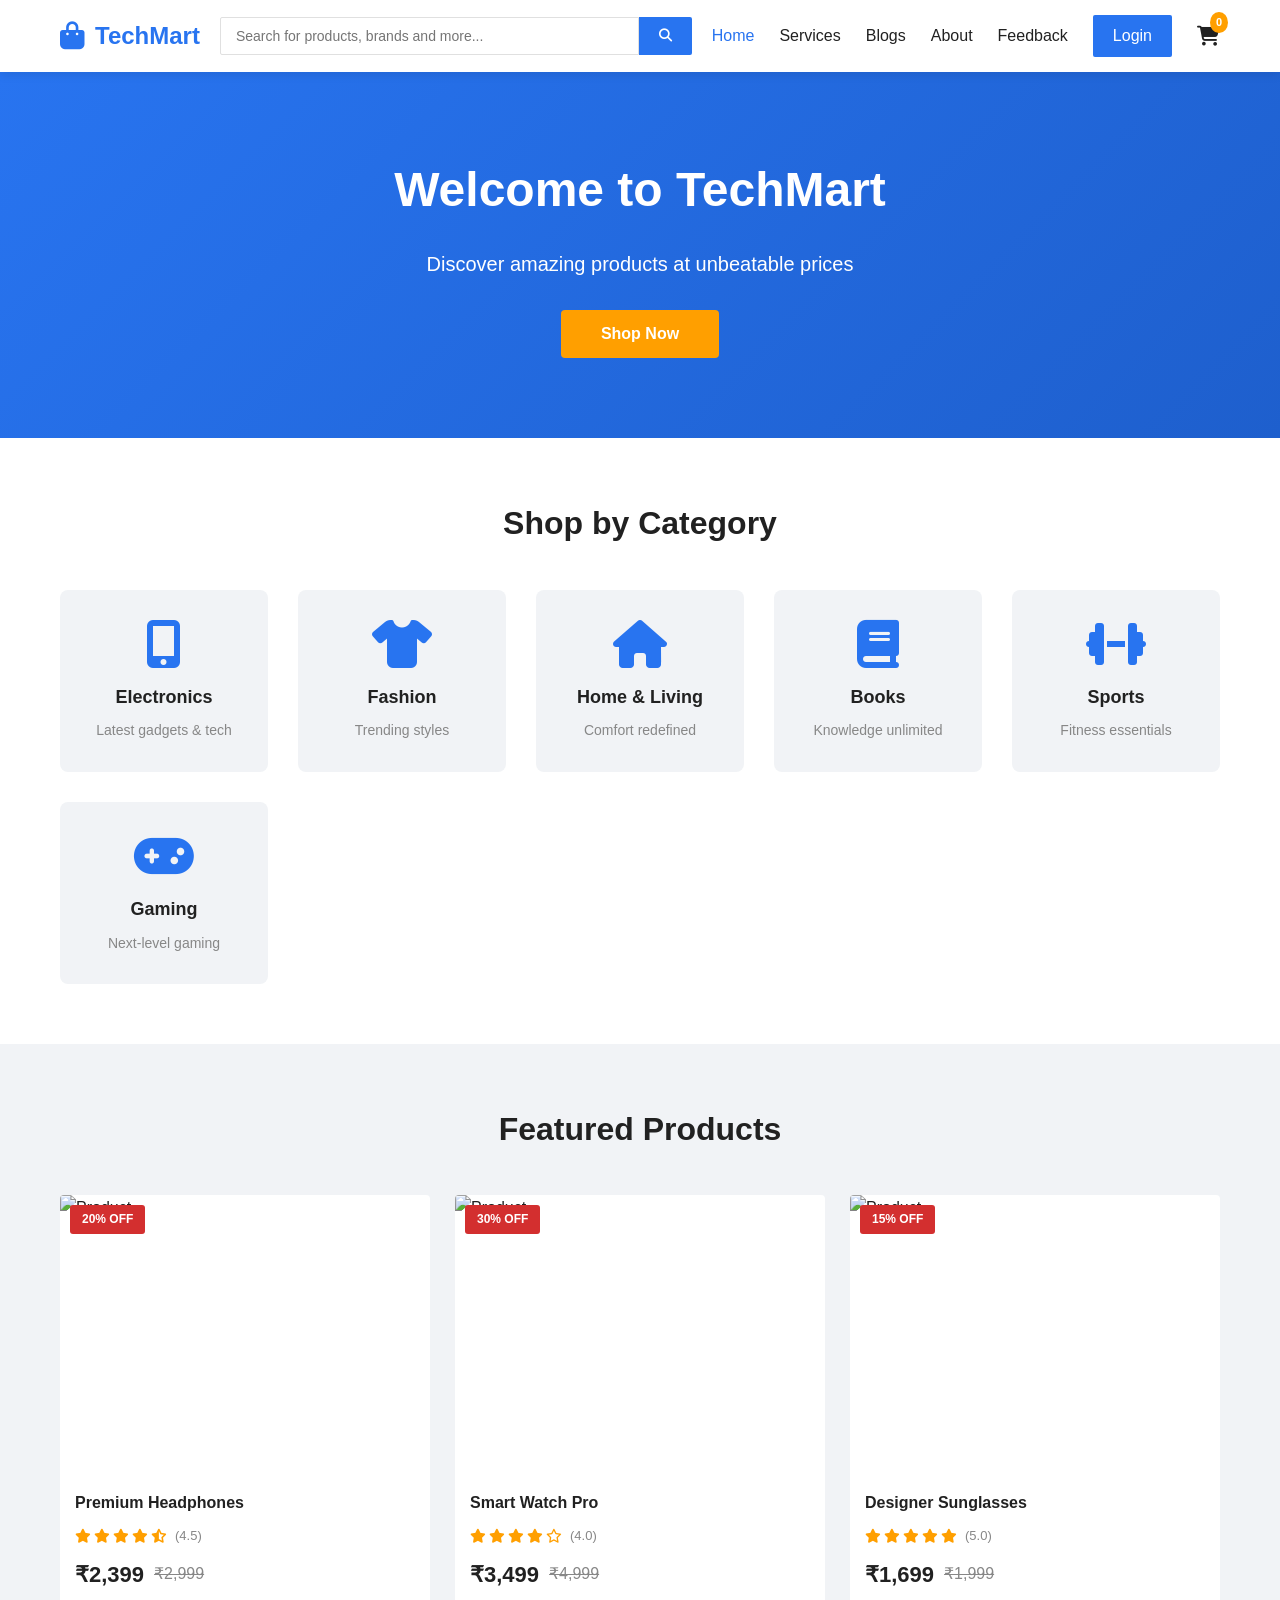
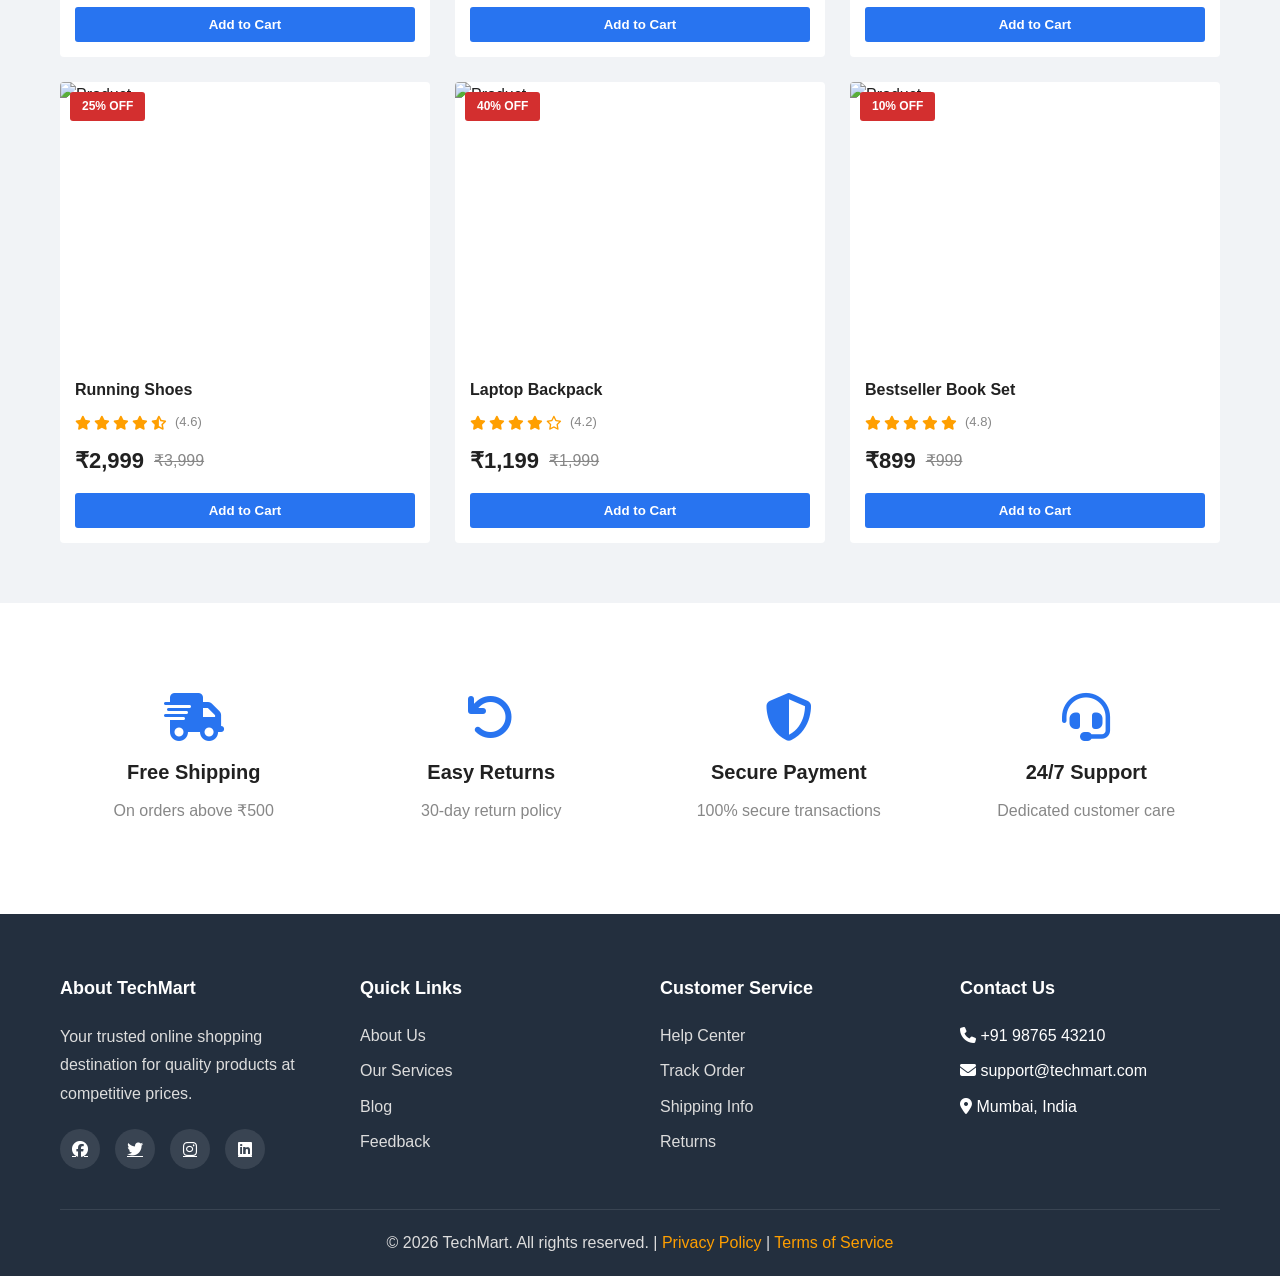
==== index.html @ 2dc1d065 "Add complete professional e-commerce website with all pages and functionality" ====
<!DOCTYPE html>
<html lang="en">
<head>
    <meta charset="UTF-8">
    <meta name="viewport" content="width=device-width, initial-scale=1.0">
    <title>TechMart - Your Ultimate Shopping Destination</title>
    <link rel="stylesheet" href="css/style.css">
    <link rel="stylesheet" href="https://cdnjs.cloudflare.com/ajax/libs/font-awesome/6.4.0/css/all.min.css">
</head>
<body>
    <!-- Navigation -->
    <nav class="navbar">
        <div class="container">
            <div class="nav-wrapper">
                <div class="logo">
                    <i class="fas fa-shopping-bag"></i>
                    <span>TechMart</span>
                </div>
                <div class="search-bar">
                    <input type="text" placeholder="Search for products, brands and more...">
                    <button><i class="fas fa-search"></i></button>
                </div>
                <div class="nav-links">
                    <a href="index.html" class="active">Home</a>
                    <a href="services.html">Services</a>
                    <a href="blogs.html">Blogs</a>
                    <a href="about.html">About</a>
                    <a href="feedback.html">Feedback</a>
                    <a href="login.html" class="login-btn" id="authBtn">Login</a>
                    <a href="#" class="cart-btn"><i class="fas fa-shopping-cart"></i><span class="cart-count">0</span></a>
                </div>
                <div class="hamburger">
                    <span></span>
                    <span></span>
                    <span></span>
                </div>
            </div>
        </div>
    </nav>

    <!-- Hero Section -->
    <section class="hero">
        <div class="container">
            <div class="hero-content">
                <h1>Welcome to TechMart</h1>
                <p>Discover amazing products at unbeatable prices</p>
                <button class="cta-btn">Shop Now</button>
            </div>
        </div>
    </section>

    <!-- Categories -->
    <section class="categories">
        <div class="container">
            <h2 class="section-title">Shop by Category</h2>
            <div class="category-grid">
                <div class="category-card">
                    <i class="fas fa-mobile-alt"></i>
                    <h3>Electronics</h3>
                    <p>Latest gadgets & tech</p>
                </div>
                <div class="category-card">
                    <i class="fas fa-tshirt"></i>
                    <h3>Fashion</h3>
                    <p>Trending styles</p>
                </div>
                <div class="category-card">
                    <i class="fas fa-home"></i>
                    <h3>Home & Living</h3>
                    <p>Comfort redefined</p>
                </div>
                <div class="category-card">
                    <i class="fas fa-book"></i>
                    <h3>Books</h3>
                    <p>Knowledge unlimited</p>
                </div>
                <div class="category-card">
                    <i class="fas fa-dumbbell"></i>
                    <h3>Sports</h3>
                    <p>Fitness essentials</p>
                </div>
                <div class="category-card">
                    <i class="fas fa-gamepad"></i>
                    <h3>Gaming</h3>
                    <p>Next-level gaming</p>
                </div>
            </div>
        </div>
    </section>

    <!-- Featured Products -->
    <section class="products">
        <div class="container">
            <h2 class="section-title">Featured Products</h2>
            <div class="product-grid">
                <div class="product-card">
                    <div class="product-image">
                        <img src="https://images.unsplash.com/photo-1505740420928-5e560c06d30e?w=400&h=400&fit=crop" alt="Product">
                        <span class="discount-badge">20% OFF</span>
                    </div>
                    <div class="product-info">
                        <h3>Premium Headphones</h3>
                        <div class="rating">
                            <i class="fas fa-star"></i>
                            <i class="fas fa-star"></i>
                            <i class="fas fa-star"></i>
                            <i class="fas fa-star"></i>
                            <i class="fas fa-star-half-alt"></i>
                            <span>(4.5)</span>
                        </div>
                        <div class="price">
                            <span class="current-price">₹2,399</span>
                            <span class="original-price">₹2,999</span>
                        </div>
                        <button class="add-to-cart">Add to Cart</button>
                    </div>
                </div>

                <div class="product-card">
                    <div class="product-image">
                        <img src="https://images.unsplash.com/photo-1523275335684-37898b6baf30?w=400&h=400&fit=crop" alt="Product">
                        <span class="discount-badge">30% OFF</span>
                    </div>
                    <div class="product-info">
                        <h3>Smart Watch Pro</h3>
                        <div class="rating">
                            <i class="fas fa-star"></i>
                            <i class="fas fa-star"></i>
                            <i class="fas fa-star"></i>
                            <i class="fas fa-star"></i>
                            <i class="far fa-star"></i>
                            <span>(4.0)</span>
                        </div>
                        <div class="price">
                            <span class="current-price">₹3,499</span>
                            <span class="original-price">₹4,999</span>
                        </div>
                        <button class="add-to-cart">Add to Cart</button>
                    </div>
                </div>

                <div class="product-card">
                    <div class="product-image">
                        <img src="https://images.unsplash.com/photo-1572635196237-14b3f281503f?w=400&h=400&fit=crop" alt="Product">
                        <span class="discount-badge">15% OFF</span>
                    </div>
                    <div class="product-info">
                        <h3>Designer Sunglasses</h3>
                        <div class="rating">
                            <i class="fas fa-star"></i>
                            <i class="fas fa-star"></i>
                            <i class="fas fa-star"></i>
                            <i class="fas fa-star"></i>
                            <i class="fas fa-star"></i>
                            <span>(5.0)</span>
                        </div>
                        <div class="price">
                            <span class="current-price">₹1,699</span>
                            <span class="original-price">₹1,999</span>
                        </div>
                        <button class="add-to-cart">Add to Cart</button>
                    </div>
                </div>

                <div class="product-card">
                    <div class="product-image">
                        <img src="https://images.unsplash.com/photo-1491553895911-0055eca6402d?w=400&h=400&fit=crop" alt="Product">
                        <span class="discount-badge">25% OFF</span>
                    </div>
                    <div class="product-info">
                        <h3>Running Shoes</h3>
                        <div class="rating">
                            <i class="fas fa-star"></i>
                            <i class="fas fa-star"></i>
                            <i class="fas fa-star"></i>
                            <i class="fas fa-star"></i>
                            <i class="fas fa-star-half-alt"></i>
                            <span>(4.6)</span>
                        </div>
                        <div class="price">
                            <span class="current-price">₹2,999</span>
                            <span class="original-price">₹3,999</span>
                        </div>
                        <button class="add-to-cart">Add to Cart</button>
                    </div>
                </div>

                <div class="product-card">
                    <div class="product-image">
                        <img src="https://images.unsplash.com/photo-1585386959984-a4155224a1ad?w=400&h=400&fit=crop" alt="Product">
                        <span class="discount-badge">40% OFF</span>
                    </div>
                    <div class="product-info">
                        <h3>Laptop Backpack</h3>
                        <div class="rating">
                            <i class="fas fa-star"></i>
                            <i class="fas fa-star"></i>
                            <i class="fas fa-star"></i>
                            <i class="fas fa-star"></i>
                            <i class="far fa-star"></i>
                            <span>(4.2)</span>
                        </div>
                        <div class="price">
                            <span class="current-price">₹1,199</span>
                            <span class="original-price">₹1,999</span>
                        </div>
                        <button class="add-to-cart">Add to Cart</button>
                    </div>
                </div>

                <div class="product-card">
                    <div class="product-image">
                        <img src="https://images.unsplash.com/photo-1434494878577-86c23bcb06b9?w=400&h=400&fit=crop" alt="Product">
                        <span class="discount-badge">10% OFF</span>
                    </div>
                    <div class="product-info">
                        <h3>Bestseller Book Set</h3>
                        <div class="rating">
                            <i class="fas fa-star"></i>
                            <i class="fas fa-star"></i>
                            <i class="fas fa-star"></i>
                            <i class="fas fa-star"></i>
                            <i class="fas fa-star"></i>
                            <span>(4.8)</span>
                        </div>
                        <div class="price">
                            <span class="current-price">₹899</span>
                            <span class="original-price">₹999</span>
                        </div>
                        <button class="add-to-cart">Add to Cart</button>
                    </div>
                </div>
            </div>
        </div>
    </section>

    <!-- Features -->
    <section class="features">
        <div class="container">
            <div class="features-grid">
                <div class="feature-card">
                    <i class="fas fa-shipping-fast"></i>
                    <h3>Free Shipping</h3>
                    <p>On orders above ₹500</p>
                </div>
                <div class="feature-card">
                    <i class="fas fa-undo"></i>
                    <h3>Easy Returns</h3>
                    <p>30-day return policy</p>
                </div>
                <div class="feature-card">
                    <i class="fas fa-shield-alt"></i>
                    <h3>Secure Payment</h3>
                    <p>100% secure transactions</p>
                </div>
                <div class="feature-card">
                    <i class="fas fa-headset"></i>
                    <h3>24/7 Support</h3>
                    <p>Dedicated customer care</p>
                </div>
            </div>
        </div>
    </section>

    <!-- Footer -->
    <footer class="footer">
        <div class="container">
            <div class="footer-content">
                <div class="footer-section">
                    <h3>About TechMart</h3>
                    <p>Your trusted online shopping destination for quality products at competitive prices.</p>
                    <div class="social-links">
                        <a href="#"><i class="fab fa-facebook"></i></a>
                        <a href="#"><i class="fab fa-twitter"></i></a>
                        <a href="#"><i class="fab fa-instagram"></i></a>
                        <a href="#"><i class="fab fa-linkedin"></i></a>
                    </div>
                </div>
                <div class="footer-section">
                    <h3>Quick Links</h3>
                    <ul>
                        <li><a href="about.html">About Us</a></li>
                        <li><a href="services.html">Our Services</a></li>
                        <li><a href="blogs.html">Blog</a></li>
                        <li><a href="feedback.html">Feedback</a></li>
                    </ul>
                </div>
                <div class="footer-section">
                    <h3>Customer Service</h3>
                    <ul>
                        <li><a href="#">Help Center</a></li>
                        <li><a href="#">Track Order</a></li>
                        <li><a href="#">Shipping Info</a></li>
                        <li><a href="#">Returns</a></li>
                    </ul>
                </div>
                <div class="footer-section">
                    <h3>Contact Us</h3>
                    <ul>
                        <li><i class="fas fa-phone"></i> +91 98765 43210</li>
                        <li><i class="fas fa-envelope"></i> support@techmart.com</li>
                        <li><i class="fas fa-map-marker-alt"></i> Mumbai, India</li>
                    </ul>
                </div>
            </div>
            <div class="footer-bottom">
                <p>&copy; 2026 TechMart. All rights reserved. | <a href="#">Privacy Policy</a> | <a href="#">Terms of Service</a></p>
            </div>
        </div>
    </footer>

    <script src="js/main.js"></script>
</body>
</html>
---- css/style.css ----
/* Root Variables */
:root {
    --primary-color: #2874f0;
    --secondary-color: #ff9f00;
    --text-dark: #212121;
    --text-light: #878787;
    --bg-light: #f1f3f6;
    --white: #ffffff;
    --success: #388e3c;
    --danger: #d32f2f;
    --shadow: 0 2px 10px rgba(0,0,0,0.1);
    --shadow-lg: 0 4px 20px rgba(0,0,0,0.15);
}

/* Global Styles */
* {
    margin: 0;
    padding: 0;
    box-sizing: border-box;
}

body {
    font-family: 'Segoe UI', Tahoma, Geneva, Verdana, sans-serif;
    color: var(--text-dark);
    line-height: 1.6;
    overflow-x: hidden;
}

.container {
    max-width: 1200px;
    margin: 0 auto;
    padding: 0 20px;
}

/* Navigation */
.navbar {
    background: var(--white);
    box-shadow: var(--shadow);
    position: sticky;
    top: 0;
    z-index: 1000;
}

.nav-wrapper {
    display: flex;
    align-items: center;
    justify-content: space-between;
    padding: 15px 0;
    gap: 20px;
}

.logo {
    display: flex;
    align-items: center;
    gap: 10px;
    font-size: 24px;
    font-weight: bold;
    color: var(--primary-color);
    cursor: pointer;
    text-decoration: none;
}

.logo i {
    font-size: 28px;
}

.search-bar {
    flex: 1;
    max-width: 500px;
    display: flex;
}

.search-bar input {
    flex: 1;
    padding: 10px 15px;
    border: 1px solid #e0e0e0;
    border-radius: 2px 0 0 2px;
    font-size: 14px;
    outline: none;
}

.search-bar button {
    padding: 10px 20px;
    background: var(--primary-color);
    color: var(--white);
    border: none;
    border-radius: 0 2px 2px 0;
    cursor: pointer;
    transition: 0.3s;
}

.search-bar button:hover {
    background: #1e5fcd;
}

.nav-links {
    display: flex;
    align-items: center;
    gap: 25px;
}

.nav-links a {
    text-decoration: none;
    color: var(--text-dark);
    font-weight: 500;
    transition: 0.3s;
    position: relative;
}

.nav-links a:hover,
.nav-links a.active {
    color: var(--primary-color);
}

.login-btn {
    background: var(--primary-color);
    color: var(--white) !important;
    padding: 8px 20px;
    border-radius: 2px;
}

.login-btn:hover {
    background: #1e5fcd;
}

.cart-btn {
    position: relative;
    font-size: 20px;
}

.cart-count {
    position: absolute;
    top: -8px;
    right: -8px;
    background: var(--secondary-color);
    color: var(--white);
    font-size: 11px;
    padding: 2px 6px;
    border-radius: 50%;
    font-weight: bold;
}

.hamburger {
    display: none;
    flex-direction: column;
    gap: 4px;
    cursor: pointer;
}

.hamburger span {
    width: 25px;
    height: 3px;
    background: var(--text-dark);
    border-radius: 2px;
    transition: 0.3s;
}

/* Hero Section */
.hero {
    background: linear-gradient(135deg, var(--primary-color) 0%, #1e5fcd 100%);
    color: var(--white);
    padding: 80px 0;
    text-align: center;
}

.hero-content h1 {
    font-size: 48px;
    margin-bottom: 20px;
    animation: fadeInUp 0.8s;
}

.hero-content p {
    font-size: 20px;
    margin-bottom: 30px;
    animation: fadeInUp 1s;
}

.cta-btn {
    background: var(--secondary-color);
    color: var(--white);
    padding: 15px 40px;
    border: none;
    border-radius: 4px;
    font-size: 16px;
    font-weight: bold;
    cursor: pointer;
    transition: 0.3s;
    text-decoration: none;
    display: inline-block;
    animation: fadeInUp 1.2s;
}

.cta-btn:hover {
    background: #e68f00;
    transform: translateY(-2px);
}

/* Sections */
.section-title {
    text-align: center;
    font-size: 32px;
    margin-bottom: 40px;
    color: var(--text-dark);
}

/* Categories */
.categories {
    padding: 60px 0;
    background: var(--white);
}

.category-grid {
    display: grid;
    grid-template-columns: repeat(auto-fit, minmax(180px, 1fr));
    gap: 30px;
}

.category-card {
    background: var(--bg-light);
    padding: 30px;
    text-align: center;
    border-radius: 8px;
    cursor: pointer;
    transition: 0.3s;
}

.category-card:hover {
    background: var(--white);
    box-shadow: var(--shadow-lg);
    transform: translateY(-5px);
}

.category-card i {
    font-size: 48px;
    color: var(--primary-color);
    margin-bottom: 15px;
}

.category-card h3 {
    font-size: 18px;
    margin-bottom: 8px;
}

.category-card p {
    color: var(--text-light);
    font-size: 14px;
}

/* Products */
.products {
    padding: 60px 0;
    background: var(--bg-light);
}

.product-grid {
    display: grid;
    grid-template-columns: repeat(auto-fill, minmax(280px, 1fr));
    gap: 25px;
}

.product-card {
    background: var(--white);
    border-radius: 4px;
    overflow: hidden;
    transition: 0.3s;
    cursor: pointer;
}

.product-card:hover {
    box-shadow: var(--shadow-lg);
    transform: translateY(-5px);
}

.product-image {
    position: relative;
    overflow: hidden;
    height: 280px;
}

.product-image img {
    width: 100%;
    height: 100%;
    object-fit: cover;
    transition: 0.3s;
}

.product-card:hover .product-image img {
    transform: scale(1.1);
}

.discount-badge {
    position: absolute;
    top: 10px;
    left: 10px;
    background: var(--danger);
    color: var(--white);
    padding: 5px 12px;
    border-radius: 3px;
    font-size: 12px;
    font-weight: bold;
}

.product-info {
    padding: 15px;
}

.product-info h3 {
    font-size: 16px;
    margin-bottom: 10px;
    color: var(--text-dark);
}

.rating {
    display: flex;
    align-items: center;
    gap: 3px;
    margin-bottom: 10px;
}

.rating i {
    color: var(--secondary-color);
    font-size: 14px;
}

.rating span {
    color: var(--text-light);
    font-size: 13px;
    margin-left: 5px;
}

.price {
    display: flex;
    align-items: center;
    gap: 10px;
    margin-bottom: 15px;
}

.current-price {
    font-size: 22px;
    font-weight: bold;
    color: var(--text-dark);
}

.original-price {
    font-size: 16px;
    color: var(--text-light);
    text-decoration: line-through;
}

.add-to-cart {
    width: 100%;
    padding: 10px;
    background: var(--primary-color);
    color: var(--white);
    border: none;
    border-radius: 3px;
    font-weight: bold;
    cursor: pointer;
    transition: 0.3s;
}

.add-to-cart:hover {
    background: #1e5fcd;
}

/* Features */
.features {
    padding: 60px 0;
    background: var(--white);
}

.features-grid {
    display: grid;
    grid-template-columns: repeat(auto-fit, minmax(250px, 1fr));
    gap: 30px;
}

.feature-card {
    text-align: center;
    padding: 30px;
}

.feature-card i {
    font-size: 48px;
    color: var(--primary-color);
    margin-bottom: 15px;
}

.feature-card h3 {
    font-size: 20px;
    margin-bottom: 10px;
}

.feature-card p {
    color: var(--text-light);
}

/* Footer */
.footer {
    background: #232f3e;
    color: var(--white);
    padding: 60px 0 20px;
}

.footer-content {
    display: grid;
    grid-template-columns: repeat(auto-fit, minmax(250px, 1fr));
    gap: 40px;
    margin-bottom: 40px;
}

.footer-section h3 {
    margin-bottom: 20px;
    font-size: 18px;
}

.footer-section p {
    color: #ddd;
    margin-bottom: 20px;
    line-height: 1.8;
}

.footer-section ul {
    list-style: none;
}

.footer-section ul li {
    margin-bottom: 10px;
}

.footer-section ul li a {
    color: #ddd;
    text-decoration: none;
    transition: 0.3s;
}

.footer-section ul li a:hover {
    color: var(--secondary-color);
}

.social-links {
    display: flex;
    gap: 15px;
}

.social-links a {
    width: 40px;
    height: 40px;
    background: rgba(255,255,255,0.1);
    border-radius: 50%;
    display: flex;
    align-items: center;
    justify-content: center;
    color: var(--white);
    transition: 0.3s;
}

.social-links a:hover {
    background: var(--primary-color);
}

.footer-bottom {
    text-align: center;
    padding-top: 20px;
    border-top: 1px solid rgba(255,255,255,0.1);
    color: #ddd;
}

.footer-bottom a {
    color: var(--secondary-color);
    text-decoration: none;
}

/* Page Header */
.page-header {
    background: linear-gradient(135deg, var(--primary-color) 0%, #1e5fcd 100%);
    color: var(--white);
    padding: 60px 0;
    text-align: center;
}

.page-header h1 {
    font-size: 42px;
    margin-bottom: 15px;
}

.page-header p {
    font-size: 18px;
}

/* Animations */
@keyframes fadeInUp {
    from {
        opacity: 0;
        transform: translateY(30px);
    }
    to {
        opacity: 1;
        transform: translateY(0);
    }
}

/* Responsive */
@media (max-width: 768px) {
    .nav-links {
        position: fixed;
        top: 70px;
        right: -100%;
        width: 70%;
        height: calc(100vh - 70px);
        background: var(--white);
        flex-direction: column;
        padding: 30px;
        box-shadow: var(--shadow);
        transition: 0.3s;
        align-items: flex-start;
    }
    
    .nav-links.active {
        right: 0;
    }
    
    .hamburger {
        display: flex;
    }
    
    .search-bar {
        max-width: 300px;
    }
    
    .hero-content h1 {
        font-size: 32px;
    }
    
    .product-grid {
        grid-template-columns: repeat(auto-fill, minmax(200px, 1fr));
    }
}

@media (max-width: 480px) {
    .search-bar {
        display: none;
    }
    
    .logo {
        font-size: 20px;
    }
    
    .hero-content h1 {
        font-size: 28px;
    }
    
    .product-grid {
        grid-template-columns: 1fr;
    }
}

/* Auth Pages */
.auth-section {
    padding: 60px 0;
    background: var(--bg-light);
    min-height: calc(100vh - 200px);
}

.auth-container {
    display: grid;
    grid-template-columns: 1fr 1fr;
    max-width: 1000px;
    margin: 0 auto;
    background: var(--white);
    border-radius: 8px;
    box-shadow: var(--shadow-lg);
    overflow: hidden;
}

.auth-box {
    padding: 50px;
}

.auth-form {
    display: none;
}

.auth-form.active {
    display: block;
    animation: fadeIn 0.5s;
}

.auth-form h2 {
    font-size: 32px;
    margin-bottom: 10px;
    color: var(--text-dark);
}

.subtitle {
    color: var(--text-light);
    margin-bottom: 30px;
}

.form-group {
    margin-bottom: 20px;
}

.form-group label {
    display: block;
    margin-bottom: 8px;
    font-weight: 500;
    color: var(--text-dark);
}

.form-group i {
    margin-right: 5px;
    color: var(--primary-color);
}

.form-group input,
.form-group select,
.form-group textarea {
    width: 100%;
    padding: 12px;
    border: 1px solid #e0e0e0;
    border-radius: 4px;
    font-size: 14px;
    transition: 0.3s;
}

.form-group input:focus,
.form-group select:focus,
.form-group textarea:focus {
    border-color: var(--primary-color);
    outline: none;
}

.form-group small {
    display: block;
    margin-top: 5px;
    color: var(--text-light);
    font-size: 12px;
}

.form-options {
    display: flex;
    justify-content: space-between;
    align-items: center;
    margin-bottom: 25px;
}

.checkbox {
    display: flex;
    align-items: center;
    gap: 8px;
    cursor: pointer;
    font-size: 14px;
}

.checkbox input {
    width: auto;
    cursor: pointer;
}

.forgot-link {
    color: var(--primary-color);
    text-decoration: none;
    font-size: 14px;
}

.forgot-link:hover {
    text-decoration: underline;
}

.auth-btn {
    width: 100%;
    padding: 14px;
    background: var(--primary-color);
    color: var(--white);
    border: none;
    border-radius: 4px;
    font-size: 16px;
    font-weight: bold;
    cursor: pointer;
    transition: 0.3s;
}

.auth-btn:hover {
    background: #1e5fcd;
}

.divider {
    text-align: center;
    margin: 25px 0;
    position: relative;
}

.divider::before {
    content: '';
    position: absolute;
    top: 50%;
    left: 0;
    right: 0;
    height: 1px;
    background: #e0e0e0;
}

.divider span {
    background: var(--white);
    padding: 0 15px;
    position: relative;
    color: var(--text-light);
    font-size: 14px;
}

.social-auth {
    display: flex;
    flex-direction: column;
    gap: 12px;
}

.social-btn {
    width: 100%;
    padding: 12px;
    border: 1px solid #e0e0e0;
    border-radius: 4px;
    background: var(--white);
    font-weight: 500;
    cursor: pointer;
    transition: 0.3s;
    display: flex;
    align-items: center;
    justify-content: center;
    gap: 10px;
}

.social-btn:hover {
    background: var(--bg-light);
}

.google-btn {
    color: #db4437;
}

.facebook-btn {
    color: #4267B2;
}

.switch-form {
    text-align: center;
    margin-top: 25px;
    font-size: 14px;
    color: var(--text-light);
}

.switch-form a {
    color: var(--primary-color);
    text-decoration: none;
    font-weight: 600;
}

.switch-form a:hover {
    text-decoration: underline;
}

.auth-image {
    background: linear-gradient(135deg, var(--primary-color) 0%, #1e5fcd 100%);
    color: var(--white);
    padding: 50px;
    display: flex;
    align-items: center;
}

.auth-content h2 {
    font-size: 28px;
    margin-bottom: 30px;
}

.auth-content ul {
    list-style: none;
}

.auth-content ul li {
    margin-bottom: 20px;
    display: flex;
    align-items: center;
    gap: 15px;
    font-size: 16px;
}

.auth-content ul li i {
    font-size: 20px;
    color: var(--secondary-color);
}

/* Services Page */
.services-section {
    padding: 60px 0;
    background: var(--bg-light);
}

.services-grid {
    display: grid;
    grid-template-columns: repeat(auto-fit, minmax(320px, 1fr));
    gap: 30px;
}

.service-card {
    background: var(--white);
    padding: 40px;
    border-radius: 8px;
    transition: 0.3s;
    box-shadow: var(--shadow);
}

.service-card:hover {
    box-shadow: var(--shadow-lg);
    transform: translateY(-5px);
}

.service-icon {
    width: 70px;
    height: 70px;
    background: linear-gradient(135deg, var(--primary-color) 0%, #1e5fcd 100%);
    border-radius: 50%;
    display: flex;
    align-items: center;
    justify-content: center;
    margin-bottom: 20px;
}

.service-icon i {
    font-size: 32px;
    color: var(--white);
}

.service-card h3 {
    font-size: 22px;
    margin-bottom: 15px;
}

.service-card p {
    color: var(--text-light);
    margin-bottom: 20px;
    line-height: 1.8;
}

.service-features {
    list-style: none;
}

.service-features li {
    margin-bottom: 10px;
    color: var(--text-dark);
    display: flex;
    align-items: center;
    gap: 10px;
}

.service-features li i {
    color: var(--success);
    font-size: 16px;
}

.cta-section {
    padding: 80px 0;
    background: linear-gradient(135deg, var(--primary-color) 0%, #1e5fcd 100%);
    text-align: center;
    color: var(--white);
}

.cta-section h2 {
    font-size: 36px;
    margin-bottom: 15px;
}

.cta-section p {
    font-size: 18px;
    margin-bottom: 30px;
}

/* Registration Page */
.registration-section {
    padding: 60px 0;
    background: var(--bg-light);
}

.registration-container {
    max-width: 900px;
    margin: 0 auto;
    background: var(--white);
    border-radius: 8px;
    padding: 50px;
    box-shadow: var(--shadow-lg);
}

.registration-header {
    text-align: center;
    margin-bottom: 40px;
}

.registration-header h1 {
    font-size: 36px;
    margin-bottom: 15px;
    color: var(--text-dark);
}

.registration-header p {
    color: var(--text-light);
    font-size: 16px;
}

.registration-form {
    max-width: 100%;
}

.form-section {
    margin-bottom: 40px;
    padding-bottom: 30px;
    border-bottom: 2px solid var(--bg-light);
}

.form-section:last-of-type {
    border-bottom: none;
}

.form-section h3 {
    font-size: 20px;
    margin-bottom: 25px;
    color: var(--text-dark);
    display: flex;
    align-items: center;
    gap: 10px;
}

.form-section h3 i {
    color: var(--primary-color);
}

.form-row {
    display: grid;
    grid-template-columns: 1fr 1fr;
    gap: 20px;
}

.submit-btn {
    width: 100%;
    padding: 16px;
    background: var(--success);
    color: var(--white);
    border: none;
    border-radius: 4px;
    font-size: 18px;
    font-weight: bold;
    cursor: pointer;
    transition: 0.3s;
    margin-top: 20px;
}

.submit-btn:hover {
    background: #2e7d32;
}

.form-footer {
    text-align: center;
    margin-top: 20px;
    color: var(--text-light);
}

.form-footer a {
    color: var(--primary-color);
    text-decoration: none;
    font-weight: 600;
}

.checkbox-group {
    display: flex;
    flex-direction: column;
    gap: 15px;
}

/* Blogs Page */
.featured-blog {
    padding: 60px 0;
    background: var(--white);
}

.blog-featured-card {
    display: grid;
    grid-template-columns: 1fr 1fr;
    gap: 40px;
    background: var(--bg-light);
    border-radius: 8px;
    overflow: hidden;
}

.blog-featured-image {
    position: relative;
    height: 400px;
}

.blog-featured-image img {
    width: 100%;
    height: 100%;
    object-fit: cover;
}

.blog-badge {
    position: absolute;
    top: 15px;
    left: 15px;
    background: var(--primary-color);
    color: var(--white);
    padding: 6px 15px;
    border-radius: 20px;
    font-size: 12px;
    font-weight: bold;
}

.blog-badge.featured {
    background: var(--secondary-color);
}

.blog-featured-content {
    padding: 40px;
    display: flex;
    flex-direction: column;
    justify-content: center;
}

.blog-meta {
    display: flex;
    gap: 20px;
    margin-bottom: 20px;
    font-size: 13px;
    color: var(--text-light);
}

.blog-meta i {
    margin-right: 5px;
}

.blog-featured-content h2 {
    font-size: 28px;
    margin-bottom: 15px;
    color: var(--text-dark);
}

.blog-featured-content p {
    color: var(--text-light);
    margin-bottom: 25px;
    line-height: 1.8;
}

.read-more {
    color: var(--primary-color);
    text-decoration: none;
    font-weight: 600;
    display: inline-flex;
    align-items: center;
    gap: 8px;
    transition: 0.3s;
}

.read-more:hover {
    gap: 12px;
}

.blogs-section {
    padding: 60px 0;
    background: var(--bg-light);
}

.blog-filter {
    margin-bottom: 40px;
}

.blog-filter h3 {
    margin-bottom: 15px;
    font-size: 18px;
}

.filter-buttons {
    display: flex;
    gap: 15px;
    flex-wrap: wrap;
}

.filter-btn {
    padding: 10px 20px;
    background: var(--white);
    border: 1px solid #e0e0e0;
    border-radius: 20px;
    cursor: pointer;
    transition: 0.3s;
    font-weight: 500;
}

.filter-btn:hover,
.filter-btn.active {
    background: var(--primary-color);
    color: var(--white);
    border-color: var(--primary-color);
}

.blog-grid {
    display: grid;
    grid-template-columns: repeat(auto-fill, minmax(350px, 1fr));
    gap: 30px;
    margin-bottom: 40px;
}

.blog-card {
    background: var(--white);
    border-radius: 8px;
    overflow: hidden;
    transition: 0.3s;
    cursor: pointer;
}

.blog-card:hover {
    box-shadow: var(--shadow-lg);
    transform: translateY(-5px);
}

.blog-image {
    position: relative;
    height: 220px;
    overflow: hidden;
}

.blog-image img {
    width: 100%;
    height: 100%;
    object-fit: cover;
    transition: 0.3s;
}

.blog-card:hover .blog-image img {
    transform: scale(1.1);
}

.blog-content {
    padding: 25px;
}

.blog-content h3 {
    font-size: 18px;
    margin-bottom: 12px;
    color: var(--text-dark);
}

.blog-content p {
    color: var(--text-light);
    margin-bottom: 20px;
    line-height: 1.6;
}

.pagination {
    display: flex;
    justify-content: center;
    gap: 10px;
}

.page-link {
    width: 40px;
    height: 40px;
    display: flex;
    align-items: center;
    justify-content: center;
    background: var(--white);
    border: 1px solid #e0e0e0;
    border-radius: 4px;
    text-decoration: none;
    color: var(--text-dark);
    transition: 0.3s;
}

.page-link:hover,
.page-link.active {
    background: var(--primary-color);
    color: var(--white);
    border-color: var(--primary-color);
}

.newsletter-section {
    padding: 80px 0;
    background: linear-gradient(135deg, var(--primary-color) 0%, #1e5fcd 100%);
}

.newsletter-content {
    max-width: 600px;
    margin: 0 auto;
    text-align: center;
    color: var(--white);
}

.newsletter-content h2 {
    font-size: 32px;
    margin-bottom: 15px;
}

.newsletter-content p {
    font-size: 16px;
    margin-bottom: 30px;
}

.newsletter-form {
    display: flex;
    gap: 10px;
}

.newsletter-form input {
    flex: 1;
    padding: 15px;
    border: none;
    border-radius: 4px;
    font-size: 14px;
}

.newsletter-form button {
    padding: 15px 30px;
    background: var(--secondary-color);
    color: var(--white);
    border: none;
    border-radius: 4px;
    font-weight: bold;
    cursor: pointer;
    transition: 0.3s;
}

.newsletter-form button:hover {
    background: #e68f00;
}

/* About Page */
.about-section {
    padding: 60px 0;
    background: var(--white);
}

.about-content {
    display: grid;
    grid-template-columns: 1fr 1fr;
    gap: 50px;
    align-items: center;
}

.about-text h2 {
    font-size: 32px;
    margin-bottom: 20px;
    color: var(--text-dark);
}

.about-text p {
    color: var(--text-light);
    margin-bottom: 20px;
    line-height: 1.8;
}

.about-image img {
    width: 100%;
    border-radius: 8px;
    box-shadow: var(--shadow-lg);
}

.stats-section {
    padding: 60px 0;
    background: var(--bg-light);
}

.stats-grid {
    display: grid;
    grid-template-columns: repeat(auto-fit, minmax(250px, 1fr));
    gap: 30px;
}

.stat-card {
    background: var(--white);
    padding: 40px;
    text-align: center;
    border-radius: 8px;
    box-shadow: var(--shadow);
}

.stat-card i {
    font-size: 48px;
    color: var(--primary-color);
    margin-bottom: 20px;
}

.stat-card h3 {
    font-size: 36px;
    color: var(--text-dark);
    margin-bottom: 10px;
    font-weight: bold;
}

.stat-card p {
    color: var(--text-light);
    font-size: 16px;
}

.mission-section {
    padding: 60px 0;
    background: var(--white);
}

.mission-grid {
    display: grid;
    grid-template-columns: repeat(auto-fit, minmax(300px, 1fr));
    gap: 30px;
}

.mission-card {
    padding: 40px;
    text-align: center;
}

.mission-icon {
    width: 80px;
    height: 80px;
    background: linear-gradient(135deg, var(--primary-color) 0%, #1e5fcd 100%);
    border-radius: 50%;
    display: flex;
    align-items: center;
    justify-content: center;
    margin: 0 auto 25px;
}

.mission-icon i {
    font-size: 36px;
    color: var(--white);
}

.mission-card h3 {
    font-size: 24px;
    margin-bottom: 15px;
}

.mission-card p {
    color: var(--text-light);
    line-height: 1.8;
}

.team-section {
    padding: 60px 0;
    background: var(--bg-light);
}

.team-grid {
    display: grid;
    grid-template-columns: repeat(auto-fit, minmax(250px, 1fr));
    gap: 30px;
}

.team-card {
    background: var(--white);
    border-radius: 8px;
    padding: 30px;
    text-align: center;
    transition: 0.3s;
}

.team-card:hover {
    box-shadow: var(--shadow-lg);
    transform: translateY(-5px);
}

.team-image {
    width: 150px;
    height: 150px;
    border-radius: 50%;
    overflow: hidden;
    margin: 0 auto 20px;
}

.team-image img {
    width: 100%;
    height: 100%;
    object-fit: cover;
}

.team-card h3 {
    font-size: 20px;
    margin-bottom: 8px;
}

.team-card p {
    color: var(--text-light);
    margin-bottom: 15px;
}

.team-social {
    display: flex;
    justify-content: center;
    gap: 15px;
}

.team-social a {
    width: 35px;
    height: 35px;
    background: var(--bg-light);
    border-radius: 50%;
    display: flex;
    align-items: center;
    justify-content: center;
    color: var(--primary-color);
    transition: 0.3s;
}

.team-social a:hover {
    background: var(--primary-color);
    color: var(--white);
}

.why-choose-section {
    padding: 60px 0;
    background: var(--white);
}

.why-choose-grid {
    display: grid;
    grid-template-columns: repeat(auto-fit, minmax(300px, 1fr));
    gap: 30px;
}

.why-choose-card {
    display: flex;
    align-items: flex-start;
    gap: 20px;
    padding: 20px;
}

.why-choose-card i {
    font-size: 36px;
    color: var(--primary-color);
    min-width: 40px;
}

.why-choose-card h3 {
    font-size: 18px;
    margin-bottom: 8px;
}

.why-choose-card p {
    color: var(--text-light);
    font-size: 14px;
}

.timeline-section {
    padding: 60px 0;
    background: var(--bg-light);
}

.timeline {
    max-width: 800px;
    margin: 0 auto;
    position: relative;
}

.timeline::before {
    content: '';
    position: absolute;
    left: 50%;
    top: 0;
    bottom: 0;
    width: 2px;
    background: var(--primary-color);
    transform: translateX(-50%);
}

.timeline-item {
    display: grid;
    grid-template-columns: 1fr 1fr;
    gap: 40px;
    margin-bottom: 40px;
    position: relative;
}

.timeline-item:nth-child(even) .timeline-date {
    order: 2;
    text-align: left;
}

.timeline-item:nth-child(even) .timeline-content {
    order: 1;
    text-align: right;
}

.timeline-date {
    font-size: 24px;
    font-weight: bold;
    color: var(--primary-color);
    padding: 10px 0;
}

.timeline-content {
    background: var(--white);
    padding: 20px;
    border-radius: 8px;
    box-shadow: var(--shadow);
}

.timeline-content h3 {
    font-size: 20px;
    margin-bottom: 10px;
}

.timeline-content p {
    color: var(--text-light);
    line-height: 1.6;
}

/* Feedback Page */
.feedback-section {
    padding: 60px 0;
    background: var(--bg-light);
}

.feedback-container {
    display: grid;
    grid-template-columns: 2fr 1fr;
    gap: 40px;
    max-width: 1100px;
    margin: 0 auto;
}

.feedback-form-section {
    background: var(--white);
    padding: 40px;
    border-radius: 8px;
    box-shadow: var(--shadow);
}

.feedback-form-section h2 {
    font-size: 28px;
    margin-bottom: 15px;
}

.feedback-form-section p {
    color: var(--text-light);
    margin-bottom: 30px;
}

.star-rating {
    display: flex;
    gap: 10px;
    font-size: 32px;
    margin-bottom: 10px;
}

.star-rating i {
    color: #ddd;
    cursor: pointer;
    transition: 0.3s;
}

.star-rating i:hover,
.star-rating i.active {
    color: var(--secondary-color);
}

.feedback-info {
    display: flex;
    flex-direction: column;
    gap: 20px;
}

.info-card {
    background: var(--white);
    padding: 30px;
    border-radius: 8px;
    text-align: center;
    box-shadow: var(--shadow);
}

.info-card i {
    font-size: 40px;
    color: var(--primary-color);
    margin-bottom: 15px;
}

.info-card h3 {
    font-size: 18px;
    margin-bottom: 10px;
}

.info-card p {
    color: var(--text-light);
    font-size: 14px;
}

.contact-alternatives {
    background: var(--white);
    padding: 30px;
    border-radius: 8px;
    box-shadow: var(--shadow);
}

.contact-alternatives h3 {
    font-size: 18px;
    margin-bottom: 20px;
}

.contact-option {
    display: flex;
    align-items: center;
    gap: 15px;
    margin-bottom: 20px;
}

.contact-option i {
    font-size: 24px;
    color: var(--primary-color);
    min-width: 30px;
}

.contact-option h4 {
    font-size: 16px;
    margin-bottom: 3px;
}

.contact-option p {
    color: var(--text-light);
    font-size: 14px;
}

.testimonials-section {
    padding: 60px 0;
    background: var(--white);
}

.testimonials-grid {
    display: grid;
    grid-template-columns: repeat(auto-fit, minmax(320px, 1fr));
    gap: 30px;
}

.testimonial-card {
    background: var(--bg-light);
    padding: 30px;
    border-radius: 8px;
}

.testimonial-rating {
    display: flex;
    gap: 5px;
    margin-bottom: 15px;
}

.testimonial-rating i {
    color: var(--secondary-color);
    font-size: 16px;
}

.testimonial-card p {
    color: var(--text-dark);
    margin-bottom: 20px;
    line-height: 1.7;
    font-style: italic;
}

.testimonial-author {
    display: flex;
    align-items: center;
    gap: 15px;
}

.testimonial-author img {
    width: 50px;
    height: 50px;
    border-radius: 50%;
    object-fit: cover;
}

.testimonial-author h4 {
    font-size: 16px;
    margin-bottom: 3px;
}

.testimonial-author span {
    color: var(--text-light);
    font-size: 13px;
}

/* Notification Toast */
.toast {
    position: fixed;
    top: 100px;
    right: 20px;
    background: var(--white);
    padding: 15px 20px;
    border-radius: 4px;
    box-shadow: var(--shadow-lg);
    display: flex;
    align-items: center;
    gap: 15px;
    z-index: 10000;
    animation: slideIn 0.3s;
}

.toast.success {
    border-left: 4px solid var(--success);
}

.toast.error {
    border-left: 4px solid var(--danger);
}

.toast i {
    font-size: 24px;
}

.toast.success i {
    color: var(--success);
}

.toast.error i {
    color: var(--danger);
}

@keyframes slideIn {
    from {
        transform: translateX(400px);
        opacity: 0;
    }
    to {
        transform: translateX(0);
        opacity: 1;
    }
}

@keyframes fadeIn {
    from {
        opacity: 0;
    }
    to {
        opacity: 1;
    }
}

/* Responsive for Auth and Other Pages */
@media (max-width: 768px) {
    .auth-container,
    .blog-featured-card,
    .about-content,
    .feedback-container {
        grid-template-columns: 1fr;
    }
    
    .auth-image {
        display: none;
    }
    
    .form-row {
        grid-template-columns: 1fr;
    }
    
    .timeline::before {
        left: 30px;
    }
    
    .timeline-item {
        grid-template-columns: 1fr;
        padding-left: 60px;
    }
    
    .timeline-date {
        position: absolute;
        left: 0;
        top: 10px;
        font-size: 18px;
    }
    
    .timeline-item:nth-child(even) .timeline-content {
        text-align: left;
    }
    
    .newsletter-form {
        flex-direction: column;
    }
}
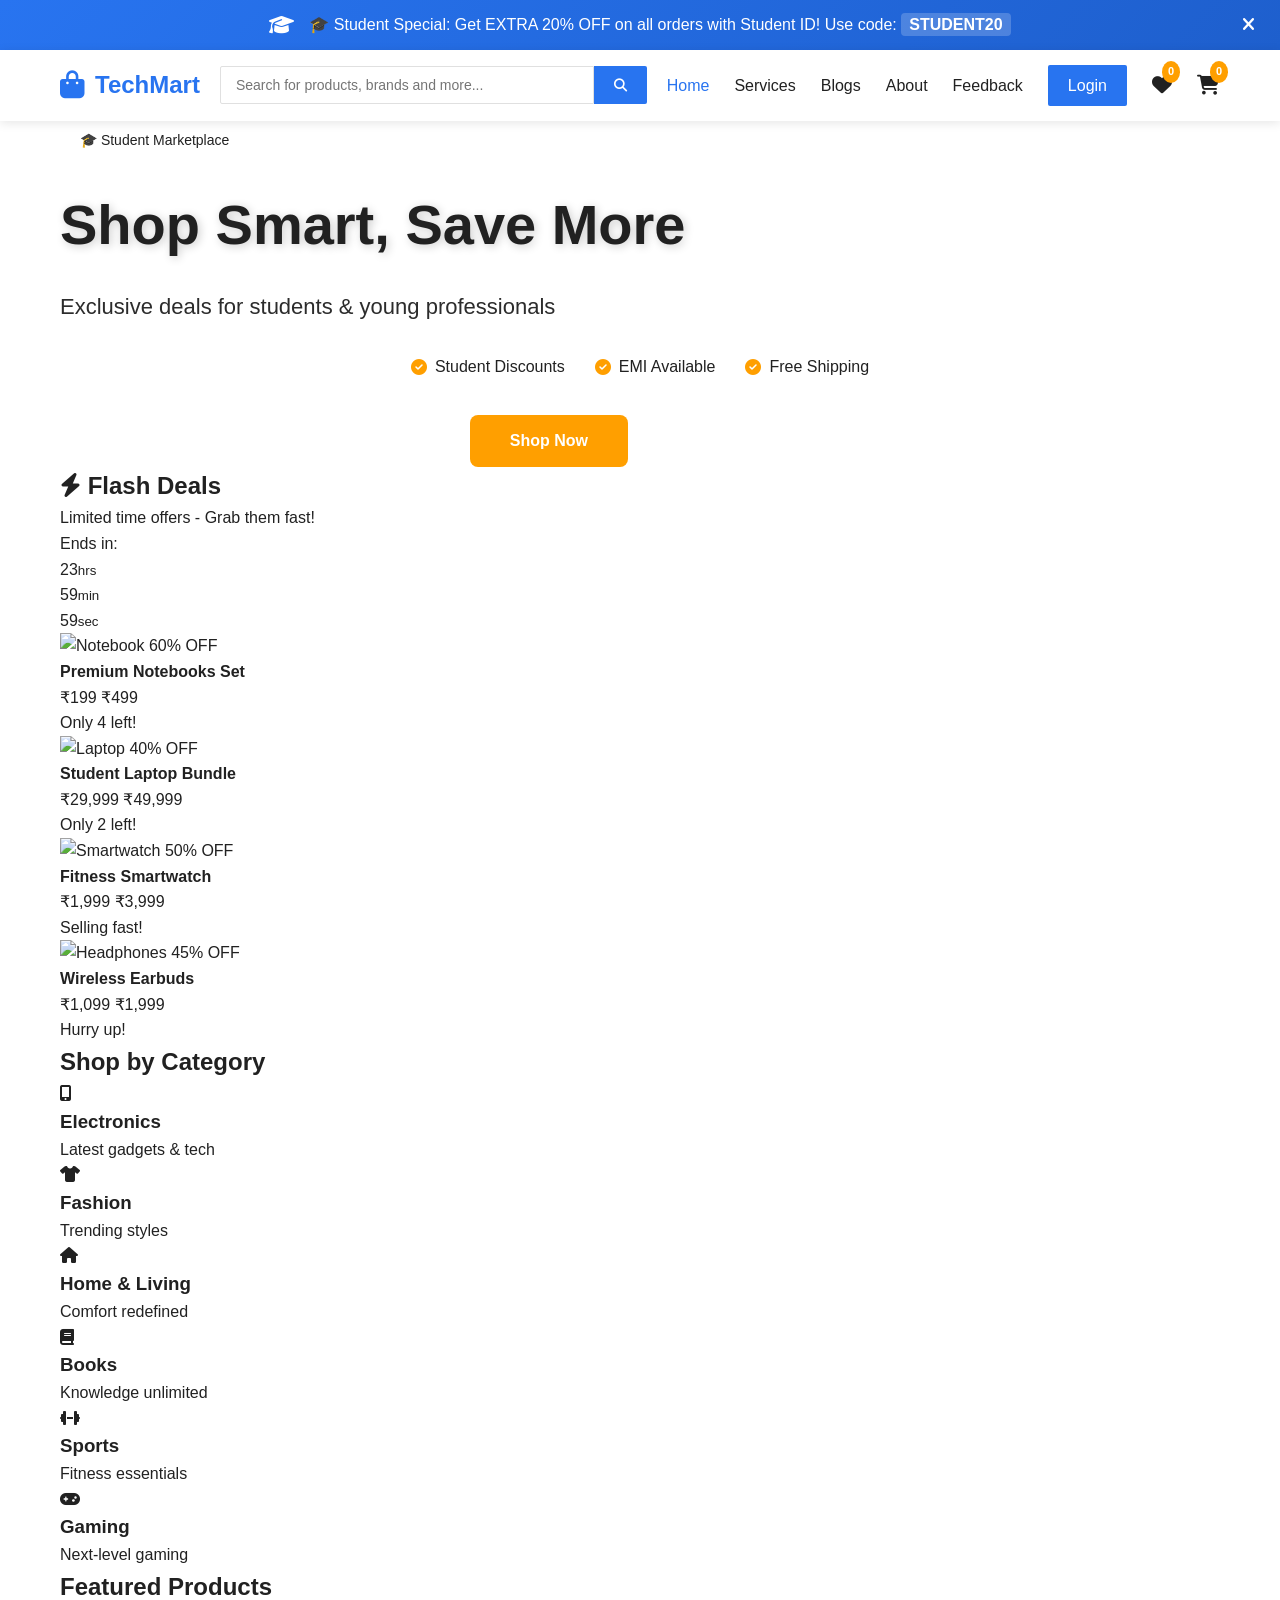
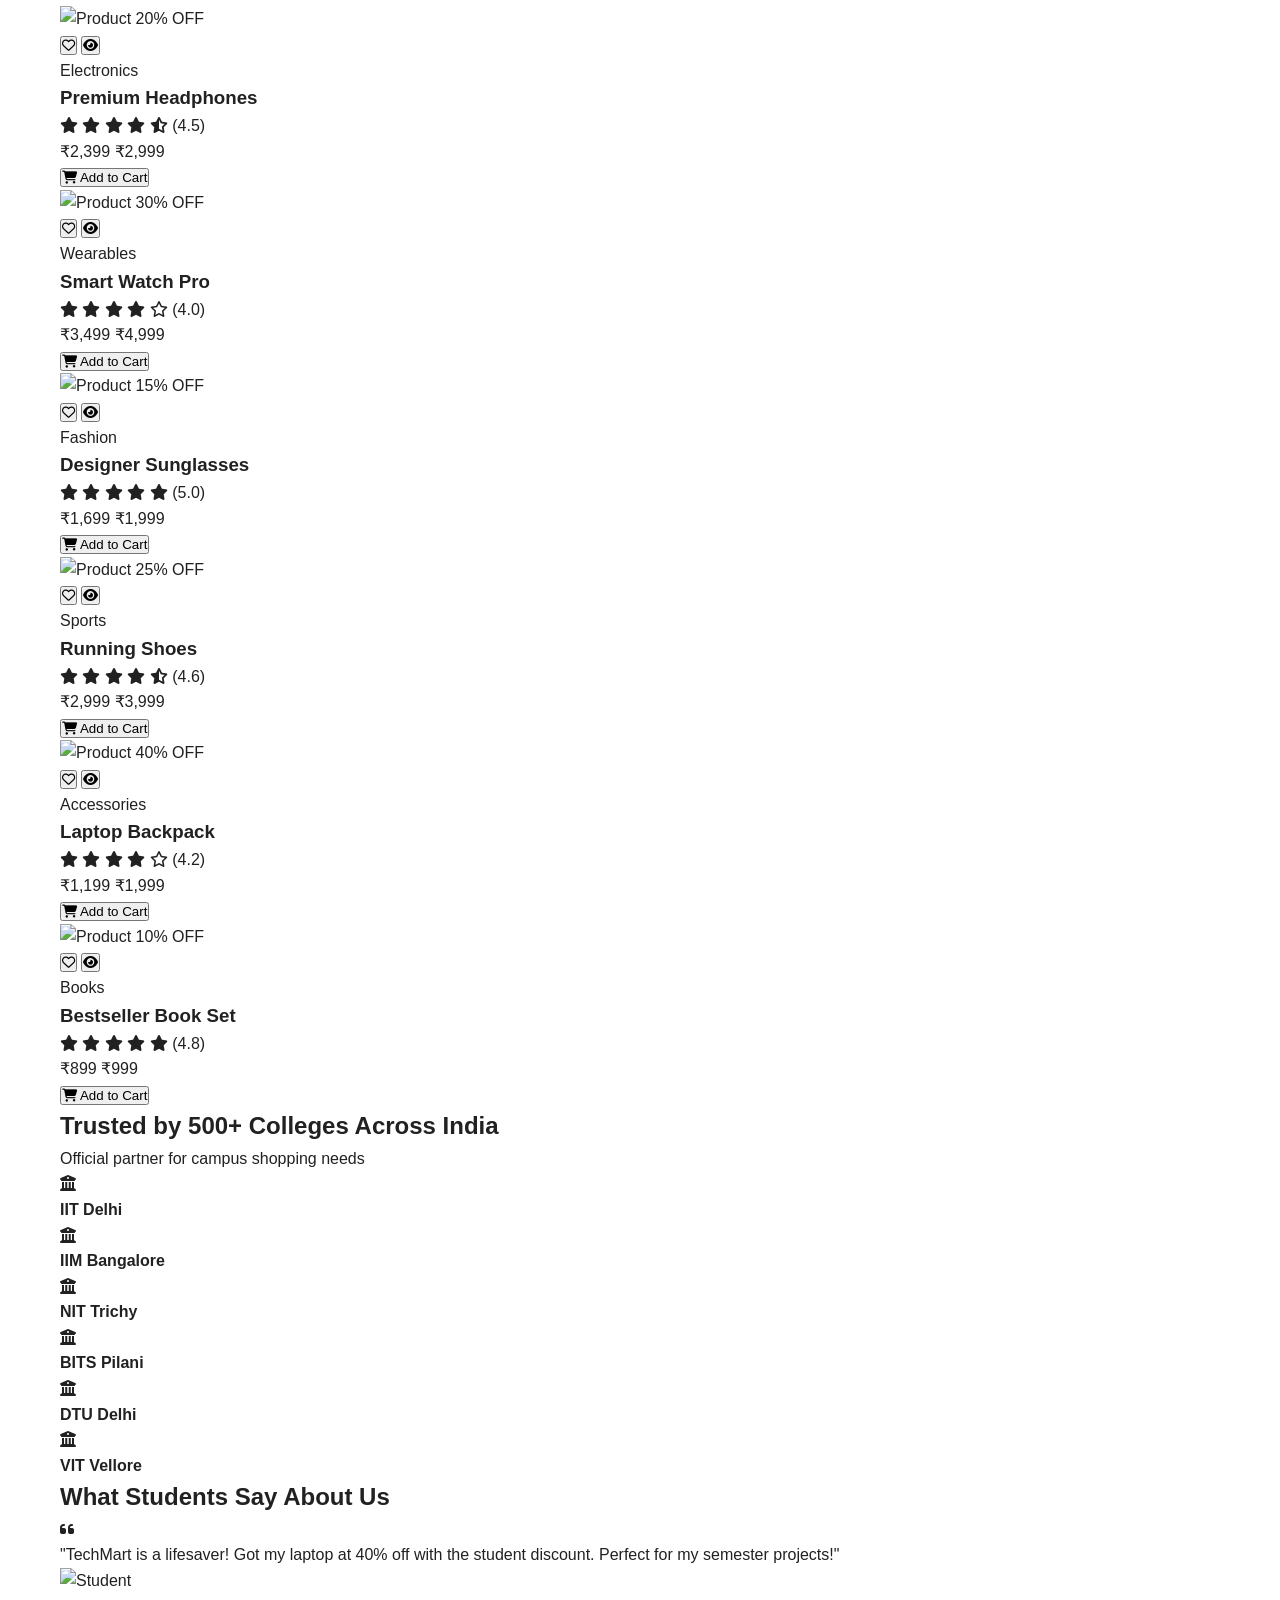
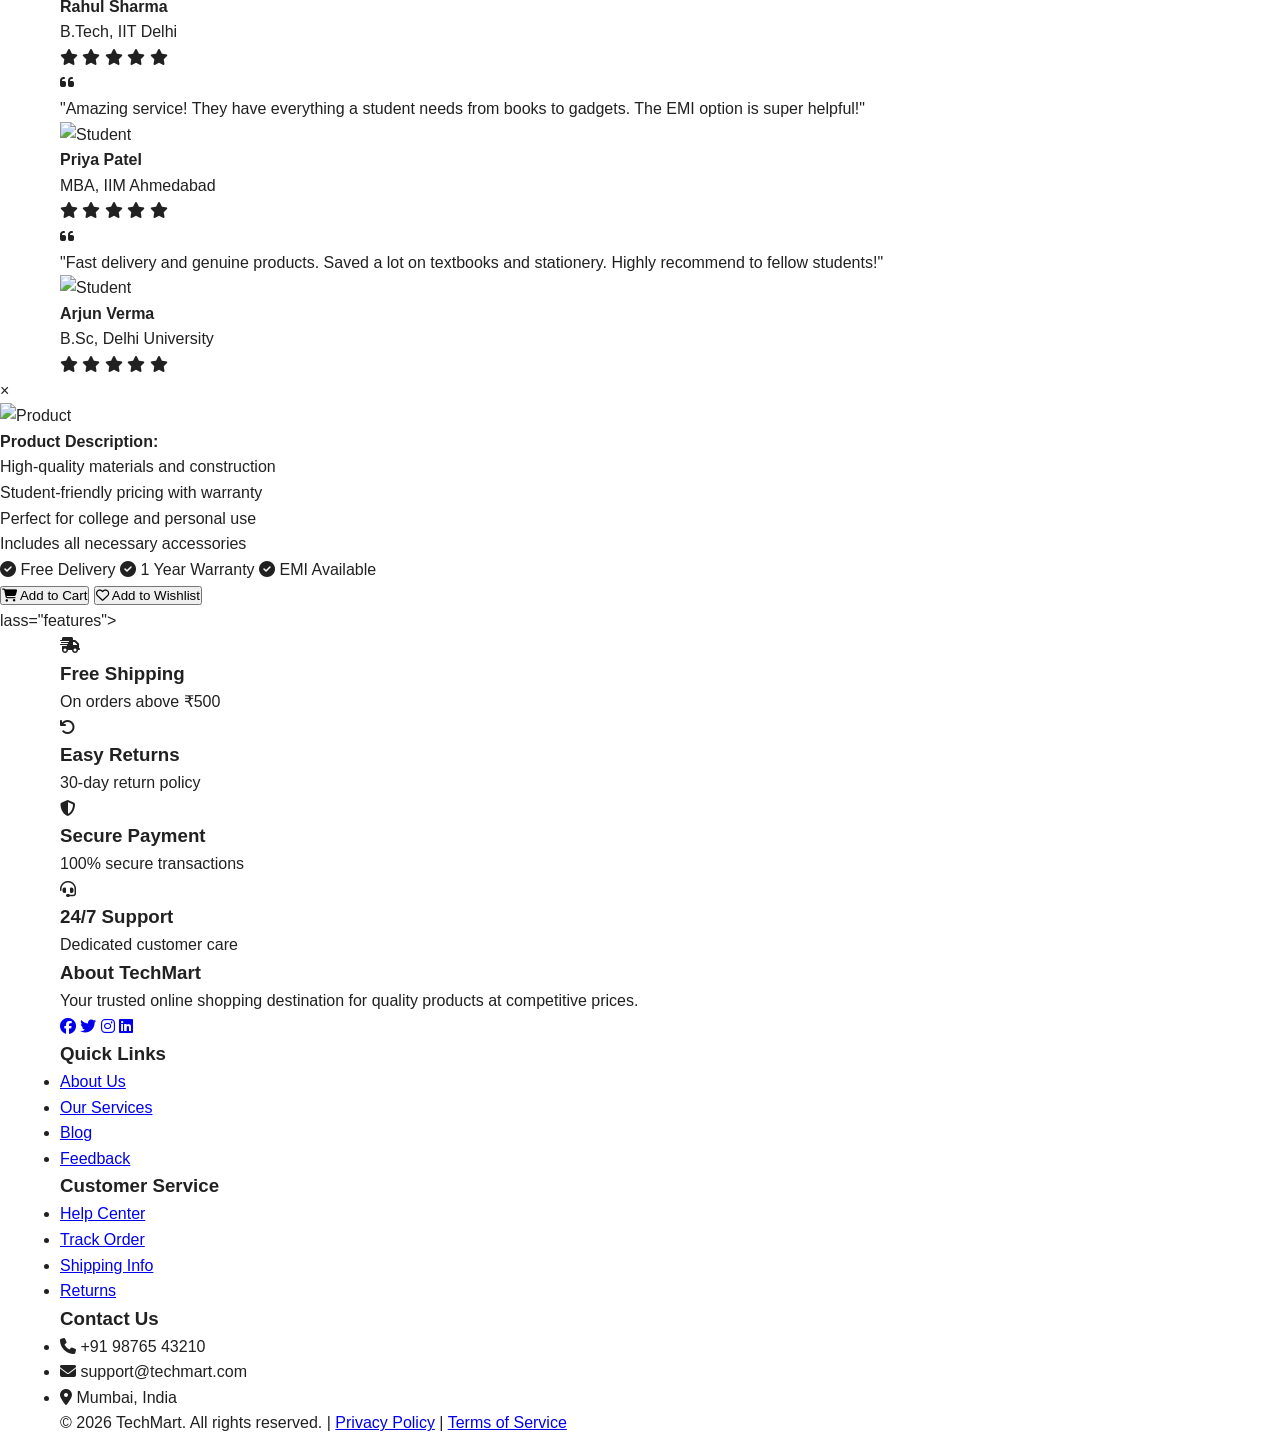
==== commit f1d84fc7: "feat: Add enhanced student-focused features with wishlist, quick view, flash deals, partnerships and" ====
--- a/index.html
+++ b/index.html
@@ -8,6 +8,15 @@
     <link rel="stylesheet" href="https://cdnjs.cloudflare.com/ajax/libs/font-awesome/6.4.0/css/all.min.css">
 </head>
 <body>
+    <!-- Student Discount Banner -->
+    <div class="student-banner">
+        <div class="container">
+            <i class="fas fa-graduation-cap"></i>
+            <span>🎓 Student Special: Get EXTRA 20% OFF on all orders with Student ID! Use code: <strong>STUDENT20</strong></span>
+            <button class="close-banner"><i class="fas fa-times"></i></button>
+        </div>
+    </div>
+
     <!-- Navigation -->
     <nav class="navbar">
         <div class="container">
@@ -27,6 +36,7 @@
                     <a href="about.html">About</a>
                     <a href="feedback.html">Feedback</a>
                     <a href="login.html" class="login-btn" id="authBtn">Login</a>
+                    <a href="#" class="wishlist-btn"><i class="fas fa-heart"></i><span class="wishlist-count">0</span></a>
                     <a href="#" class="cart-btn"><i class="fas fa-shopping-cart"></i><span class="cart-count">0</span></a>
                 </div>
                 <div class="hamburger">
@@ -42,9 +52,92 @@
     <section class="hero">
         <div class="container">
             <div class="hero-content">
-                <h1>Welcome to TechMart</h1>
-                <p>Discover amazing products at unbeatable prices</p>
-                <button class="cta-btn">Shop Now</button>
+                <span class="hero-badge">🎓 Student Marketplace</span>
+                <h1>Shop Smart, Save More</h1>
+                <p>Exclusive deals for students & young professionals</p>
+                <div class="hero-features">
+                    <span><i class="fas fa-check-circle"></i> Student Discounts</span>
+                    <span><i class="fas fa-check-circle"></i> EMI Available</span>
+                    <span><i class="fas fa-check-circle"></i> Free Shipping</span>
+                </div>
+                <div class="hero-buttons">
+                    <button class="cta-btn primary">Shop Now</button>
+                    <button class="cta-btn secondary">View Deals</button>
+                </div>
+            </div>
+        </div>
+    </section>
+
+    <!-- Flash Deals -->
+    <section class="flash-deals">
+        <div class="container">
+            <div class="flash-header">
+                <div>
+                    <h2><i class="fas fa-bolt"></i> Flash Deals</h2>
+                    <p>Limited time offers - Grab them fast!</p>
+                </div>
+                <div class="timer">
+                    <span>Ends in:</span>
+                    <div class="countdown">
+                        <div><span id="hours">12</span><small>hrs</small></div>
+                        <div><span id="minutes">34</span><small>min</small></div>
+                        <div><span id="seconds">56</span><small>sec</small></div>
+                    </div>
+                </div>
+            </div>
+            <div class="flash-products">
+                <div class="flash-product-card">
+                    <img src="https://images.unsplash.com/photo-1588872657578-7efd1f1555ed?w=300&h=300&fit=crop" alt="Notebook">
+                    <span class="flash-badge">60% OFF</span>
+                    <h4>Premium Notebooks Set</h4>
+                    <div class="flash-price">
+                        <span class="current">₹199</span>
+                        <span class="original">₹499</span>
+                    </div>
+                    <div class="stock-bar">
+                        <div class="stock-progress" style="width: 40%"></div>
+                        <span>Only 4 left!</span>
+                    </div>
+                </div>
+                <div class="flash-product-card">
+                    <img src="https://images.unsplash.com/photo-1484788984921-03950022c9ef?w=300&h=300&fit=crop" alt="Laptop">
+                    <span class="flash-badge">40% OFF</span>
+                    <h4>Student Laptop Bundle</h4>
+                    <div class="flash-price">
+                        <span class="current">₹29,999</span>
+                        <span class="original">₹49,999</span>
+                    </div>
+                    <div class="stock-bar">
+                        <div class="stock-progress" style="width: 20%"></div>
+                        <span>Only 2 left!</span>
+                    </div>
+                </div>
+                <div class="flash-product-card">
+                    <img src="https://images.unsplash.com/photo-1546868871-7041f2a55e12?w=300&h=300&fit=crop" alt="Smartwatch">
+                    <span class="flash-badge">50% OFF</span>
+                    <h4>Fitness Smartwatch</h4>
+                    <div class="flash-price">
+                        <span class="current">₹1,999</span>
+                        <span class="original">₹3,999</span>
+                    </div>
+                    <div class="stock-bar">
+                        <div class="stock-progress" style="width: 65%"></div>
+                        <span>Selling fast!</span>
+                    </div>
+                </div>
+                <div class="flash-product-card">
+                    <img src="https://images.unsplash.com/photo-1589492477829-5e65395b66cc?w=300&h=300&fit=crop" alt="Headphones">
+                    <span class="flash-badge">45% OFF</span>
+                    <h4>Wireless Earbuds</h4>
+                    <div class="flash-price">
+                        <span class="current">₹1,099</span>
+                        <span class="original">₹1,999</span>
+                    </div>
+                    <div class="stock-bar">
+                        <div class="stock-progress" style="width: 30%"></div>
+                        <span>Hurry up!</span>
+                    </div>
+                </div>
             </div>
         </div>
     </section>
@@ -93,12 +186,17 @@
         <div class="container">
             <h2 class="section-title">Featured Products</h2>
             <div class="product-grid">
-                <div class="product-card">
+                <div class="product-card" data-product-id="1">
                     <div class="product-image">
                         <img src="https://images.unsplash.com/photo-1505740420928-5e560c06d30e?w=400&h=400&fit=crop" alt="Product">
                         <span class="discount-badge">20% OFF</span>
+                        <div class="product-actions">
+                            <button class="action-btn wishlist-toggle" title="Add to Wishlist"><i class="far fa-heart"></i></button>
+                            <button class="action-btn quick-view" title="Quick View"><i class="fas fa-eye"></i></button>
+                        </div>
                     </div>
                     <div class="product-info">
+                        <span class="product-category">Electronics</span>
                         <h3>Premium Headphones</h3>
                         <div class="rating">
                             <i class="fas fa-star"></i>
@@ -112,16 +210,21 @@
                             <span class="current-price">₹2,399</span>
                             <span class="original-price">₹2,999</span>
                         </div>
-                        <button class="add-to-cart">Add to Cart</button>
-                    </div>
-                </div>
-
-                <div class="product-card">
+                        <button class="add-to-cart"><i class="fas fa-shopping-cart"></i> Add to Cart</button>
+                    </div>
+                </div>
+
+                <div class="product-card" data-product-id="2">
                     <div class="product-image">
                         <img src="https://images.unsplash.com/photo-1523275335684-37898b6baf30?w=400&h=400&fit=crop" alt="Product">
                         <span class="discount-badge">30% OFF</span>
+                        <div class="product-actions">
+                            <button class="action-btn wishlist-toggle" title="Add to Wishlist"><i class="far fa-heart"></i></button>
+                            <button class="action-btn quick-view" title="Quick View"><i class="fas fa-eye"></i></button>
+                        </div>
                     </div>
                     <div class="product-info">
+                        <span class="product-category">Wearables</span>
                         <h3>Smart Watch Pro</h3>
                         <div class="rating">
                             <i class="fas fa-star"></i>
@@ -135,16 +238,21 @@
                             <span class="current-price">₹3,499</span>
                             <span class="original-price">₹4,999</span>
                         </div>
-                        <button class="add-to-cart">Add to Cart</button>
-                    </div>
-                </div>
-
-                <div class="product-card">
+                        <button class="add-to-cart"><i class="fas fa-shopping-cart"></i> Add to Cart</button>
+                    </div>
+                </div>
+
+                <div class="product-card" data-product-id="3">
                     <div class="product-image">
                         <img src="https://images.unsplash.com/photo-1572635196237-14b3f281503f?w=400&h=400&fit=crop" alt="Product">
                         <span class="discount-badge">15% OFF</span>
+                        <div class="product-actions">
+                            <button class="action-btn wishlist-toggle" title="Add to Wishlist"><i class="far fa-heart"></i></button>
+                            <button class="action-btn quick-view" title="Quick View"><i class="fas fa-eye"></i></button>
+                        </div>
                     </div>
                     <div class="product-info">
+                        <span class="product-category">Fashion</span>
                         <h3>Designer Sunglasses</h3>
                         <div class="rating">
                             <i class="fas fa-star"></i>
@@ -158,16 +266,21 @@
                             <span class="current-price">₹1,699</span>
                             <span class="original-price">₹1,999</span>
                         </div>
-                        <button class="add-to-cart">Add to Cart</button>
-                    </div>
-                </div>
-
-                <div class="product-card">
+                        <button class="add-to-cart"><i class="fas fa-shopping-cart"></i> Add to Cart</button>
+                    </div>
+                </div>
+
+                <div class="product-card" data-product-id="4">
                     <div class="product-image">
                         <img src="https://images.unsplash.com/photo-1491553895911-0055eca6402d?w=400&h=400&fit=crop" alt="Product">
                         <span class="discount-badge">25% OFF</span>
+                        <div class="product-actions">
+                            <button class="action-btn wishlist-toggle" title="Add to Wishlist"><i class="far fa-heart"></i></button>
+                            <button class="action-btn quick-view" title="Quick View"><i class="fas fa-eye"></i></button>
+                        </div>
                     </div>
                     <div class="product-info">
+                        <span class="product-category">Sports</span>
                         <h3>Running Shoes</h3>
                         <div class="rating">
                             <i class="fas fa-star"></i>
@@ -181,16 +294,21 @@
                             <span class="current-price">₹2,999</span>
                             <span class="original-price">₹3,999</span>
                         </div>
-                        <button class="add-to-cart">Add to Cart</button>
-                    </div>
-                </div>
-
-                <div class="product-card">
+                        <button class="add-to-cart"><i class="fas fa-shopping-cart"></i> Add to Cart</button>
+                    </div>
+                </div>
+
+                <div class="product-card" data-product-id="5">
                     <div class="product-image">
                         <img src="https://images.unsplash.com/photo-1585386959984-a4155224a1ad?w=400&h=400&fit=crop" alt="Product">
                         <span class="discount-badge">40% OFF</span>
+                        <div class="product-actions">
+                            <button class="action-btn wishlist-toggle" title="Add to Wishlist"><i class="far fa-heart"></i></button>
+                            <button class="action-btn quick-view" title="Quick View"><i class="fas fa-eye"></i></button>
+                        </div>
                     </div>
                     <div class="product-info">
+                        <span class="product-category">Accessories</span>
                         <h3>Laptop Backpack</h3>
                         <div class="rating">
                             <i class="fas fa-star"></i>
@@ -204,16 +322,21 @@
                             <span class="current-price">₹1,199</span>
                             <span class="original-price">₹1,999</span>
                         </div>
-                        <button class="add-to-cart">Add to Cart</button>
-                    </div>
-                </div>
-
-                <div class="product-card">
+                        <button class="add-to-cart"><i class="fas fa-shopping-cart"></i> Add to Cart</button>
+                    </div>
+                </div>
+
+                <div class="product-card" data-product-id="6">
                     <div class="product-image">
                         <img src="https://images.unsplash.com/photo-1434494878577-86c23bcb06b9?w=400&h=400&fit=crop" alt="Product">
                         <span class="discount-badge">10% OFF</span>
+                        <div class="product-actions">
+                            <button class="action-btn wishlist-toggle" title="Add to Wishlist"><i class="far fa-heart"></i></button>
+                            <button class="action-btn quick-view" title="Quick View"><i class="fas fa-eye"></i></button>
+                        </div>
                     </div>
                     <div class="product-info">
+                        <span class="product-category">Books</span>
                         <h3>Bestseller Book Set</h3>
                         <div class="rating">
                             <i class="fas fa-star"></i>
@@ -227,7 +350,7 @@
                             <span class="current-price">₹899</span>
                             <span class="original-price">₹999</span>
                         </div>
-                        <button class="add-to-cart">Add to Cart</button>
+                        <button class="add-to-cart"><i class="fas fa-shopping-cart"></i> Add to Cart</button>
                     </div>
                 </div>
             </div>
@@ -235,7 +358,149 @@
     </section>
 
     <!-- Features -->
-    <section class="features">
+    <section c
+
+    <!-- College Partnerships -->
+    <section class="partnerships">
+        <div class="container">
+            <h2 class="section-title">Trusted by 500+ Colleges Across India</h2>
+            <p class="section-subtitle">Official partner for campus shopping needs</p>
+            <div class="partners-grid">
+                <div class="partner-card">
+                    <i class="fas fa-university"></i>
+                    <h4>IIT Delhi</h4>
+                </div>
+                <div class="partner-card">
+                    <i class="fas fa-university"></i>
+                    <h4>IIM Bangalore</h4>
+                </div>
+                <div class="partner-card">
+                    <i class="fas fa-university"></i>
+                    <h4>NIT Trichy</h4>
+                </div>
+                <div class="partner-card">
+                    <i class="fas fa-university"></i>
+                    <h4>BITS Pilani</h4>
+                </div>
+                <div class="partner-card">
+                    <i class="fas fa-university"></i>
+                    <h4>DTU Delhi</h4>
+                </div>
+                <div class="partner-card">
+                    <i class="fas fa-university"></i>
+                    <h4>VIT Vellore</h4>
+                </div>
+            </div>
+        </div>
+    </section>
+
+    <!-- Student Testimonials -->
+    <section class="student-testimonials">
+        <div class="container">
+            <h2 class="section-title">What Students Say About Us</h2>
+            <div class="testimonials-slider">
+                <div class="testimonial-item">
+                    <div class="testimonial-content">
+                        <div class="quote-icon"><i class="fas fa-quote-left"></i></div>
+                        <p>"TechMart is a lifesaver! Got my laptop at 40% off with the student discount. Perfect for my semester projects!"</p>
+                        <div class="student-info">
+                            <img src="https://images.unsplash.com/photo-1507003211169-0a1dd7228f2d?w=80&h=80&fit=crop" alt="Student">
+                            <div>
+                                <h4>Rahul Sharma</h4>
+                                <span>B.Tech, IIT Delhi</span>
+                                <div class="rating-small">
+                                    <i class="fas fa-star"></i>
+                                    <i class="fas fa-star"></i>
+                                    <i class="fas fa-star"></i>
+                                    <i class="fas fa-star"></i>
+                                    <i class="fas fa-star"></i>
+                                </div>
+                            </div>
+                        </div>
+                    </div>
+                </div>
+                <div class="testimonial-item">
+                    <div class="testimonial-content">
+                        <div class="quote-icon"><i class="fas fa-quote-left"></i></div>
+                        <p>"Amazing service! They have everything a student needs from books to gadgets. The EMI option is super helpful!"</p>
+                        <div class="student-info">
+                            <img src="https://images.unsplash.com/photo-1494790108377-be9c29b29330?w=80&h=80&fit=crop" alt="Student">
+                            <div>
+                                <h4>Priya Patel</h4>
+                                <span>MBA, IIM Ahmedabad</span>
+                                <div class="rating-small">
+                                    <i class="fas fa-star"></i>
+                                    <i class="fas fa-star"></i>
+                                    <i class="fas fa-star"></i>
+                                    <i class="fas fa-star"></i>
+                                    <i class="fas fa-star"></i>
+                                </div>
+                            </div>
+                        </div>
+                    </div>
+                </div>
+                <div class="testimonial-item">
+                    <div class="testimonial-content">
+                        <div class="quote-icon"><i class="fas fa-quote-left"></i></div>
+                        <p>"Fast delivery and genuine products. Saved a lot on textbooks and stationery. Highly recommend to fellow students!"</p>
+                        <div class="student-info">
+                            <img src="https://images.unsplash.com/photo-1506794778202-cad84cf45f1d?w=80&h=80&fit=crop" alt="Student">
+                            <div>
+                                <h4>Arjun Verma</h4>
+                                <span>B.Sc, Delhi University</span>
+                                <div class="rating-small">
+                                    <i class="fas fa-star"></i>
+                                    <i class="fas fa-star"></i>
+                                    <i class="fas fa-star"></i>
+                                    <i class="fas fa-star"></i>
+                                    <i class="fas fa-star"></i>
+                                </div>
+                            </div>
+                        </div>
+                    </div>
+                </div>
+            </div>
+        </div>
+    </section>
+
+    <!-- Product Quick View Modal -->
+    <div id="quickViewModal" class="modal">
+        <div class="modal-content">
+            <span class="modal-close">&times;</span>
+            <div class="modal-body">
+                <div class="modal-image">
+                    <img id="modalImage" src="" alt="Product">
+                </div>
+                <div class="modal-details">
+                    <span class="modal-category" id="modalCategory"></span>
+                    <h2 id="modalTitle"></h2>
+                    <div class="modal-rating" id="modalRating"></div>
+                    <div class="modal-price">
+                        <span class="modal-current-price" id="modalCurrentPrice"></span>
+                        <span class="modal-original-price" id="modalOriginalPrice"></span>
+                    </div>
+                    <div class="product-description">
+                        <h4>Product Description:</h4>
+                        <ul>
+                            <li>High-quality materials and construction</li>
+                            <li>Student-friendly pricing with warranty</li>
+                            <li>Perfect for college and personal use</li>
+                            <li>Includes all necessary accessories</li>
+                        </ul>
+                    </div>
+                    <div class="product-features">
+                        <span><i class="fas fa-check-circle"></i> Free Delivery</span>
+                        <span><i class="fas fa-check-circle"></i> 1 Year Warranty</span>
+                        <span><i class="fas fa-check-circle"></i> EMI Available</span>
+                    </div>
+                    <div class="modal-buttons">
+                        <button class="btn-primary modal-add-cart"><i class="fas fa-shopping-cart"></i> Add to Cart</button>
+                        <button class="btn-secondary modal-add-wishlist"><i class="far fa-heart"></i> Add to Wishlist</button>
+                    </div>
+                </div>
+            </div>
+        </div>
+    </div>lass="features">
         <div class="container">
             <div class="features-grid">
                 <div class="feature-card">
@@ -310,5 +575,6 @@
     </footer>
 
     <script src="js/main.js"></script>
+    <script src="js/enhanced.js"></script>
 </body>
 </html>
--- a/css/style.css
+++ b/css/style.css
@@ -10,6 +10,7 @@
     --danger: #d32f2f;
     --shadow: 0 2px 10px rgba(0,0,0,0.1);
     --shadow-lg: 0 4px 20px rgba(0,0,0,0.15);
+    --gradient-primary: linear-gradient(135deg, var(--primary-color) 0%, #1e5fcd 100%);
 }
 
 /* Global Styles */
@@ -30,6 +31,57 @@
     max-width: 1200px;
     margin: 0 auto;
     padding: 0 20px;
+}
+
+/* Student Discount Banner */
+.student-banner {
+    background: var(--gradient-primary);
+    color: var(--white);
+    padding: 12px 0;
+    text-align: center;
+    position: relative;
+    animation: slideDown 0.5s ease;
+}
+
+.student-banner .container {
+    display: flex;
+    align-items: center;
+    justify-content: center;
+    gap: 15px;
+}
+
+.student-banner i.fa-graduation-cap {
+    font-size: 20px;
+}
+
+.student-banner strong {
+    background: rgba(255,255,255,0.2);
+    padding: 3px 8px;
+    border-radius: 4px;
+}
+
+.close-banner {
+    position: absolute;
+    right: 20px;
+    top: 50%;
+    transform: translateY(-50%);
+    background: transparent;
+    border: none;
+    color: var(--white);
+    font-size: 18px;
+    cursor: pointer;
+    padding: 5px;
+}
+
+@keyframes slideDown {
+    from {
+        transform: translateY(-100%);
+        opacity: 0;
+    }
+    to {
+        transform: translateY(0);
+        opacity: 1;
+    }
 }
 
 /* Navigation */
@@ -128,7 +180,8 @@
     font-size: 20px;
 }
 
-.cart-count {
+.cart-count,
+.wishlist-count {
     position: absolute;
     top: -8px;
     right: -8px;
@@ -138,6 +191,16 @@
     padding: 2px 6px;
     border-radius: 50%;
     font-weight: bold;
+}
+
+.wishlist-btn {
+    position: relative;
+    font-size: 20px;
+    color: var(--text-dark);
+}
+
+.wishlist-btn:hover {
+    color: var(--danger);
 }
 
 .hamburger {
@@ -146,42 +209,115 @@
     gap: 4px;
     cursor: pointer;
 }
-
-.hamburger span {
-    width: 25px;
-    height: 3px;
-    background: var(--text-dark);
-    border-radius: 2px;
-    transition: 0.3s;
-}
-
-/* Hero Section */
-.hero {
-    background: linear-gradient(135deg, var(--primary-color) 0%, #1e5fcd 100%);
-    color: var(--white);
-    padding: 80px 0;
+var(--gradient-primary);
+    color: var(--white);
+    padding: 100px 0;
     text-align: center;
+    position: relative;
+    overflow: hidden;
+}
+
+.hero::before {
+    content: '';
+    position: absolute;
+    top: 0;
+    left: 0;
+    right: 0;
+    bottom: 0;
+    background: url('data:image/svg+xml,<svg xmlns="http://www.w3.org/2000/svg" viewBox="0 0 1440 320"><path fill="rgba(255,255,255,0.1)" d="M0,96L48,112C96,128,192,160,288,160C384,160,480,128,576,122.7C672,117,768,139,864,154.7C960,171,1056,181,1152,165.3C1248,149,1344,107,1392,85.3L1440,64L1440,320L1392,320C1344,320,1248,320,1152,320C1056,320,960,320,864,320C768,320,672,320,576,320C480,320,384,320,288,320C192,320,96,320,48,320L0,320Z"></path></svg>') bottom center no-repeat;
+    background-size: cover;
+}
+
+.hero-content {
+    position: relative;
+    z-index: 1;
+}
+
+.hero-badge {
+    background: rgba(255,255,255,0.2);
+    padding: 8px 20px;
+    border-radius: 25px;
+    font-size: 14px;
+    display: inline-block;
+    margin-bottom: 20px;
+    animation: fadeInDown 0.8s;
 }
 
 .hero-content h1 {
-    font-size: 48px;
+    font-size: 56px;
     margin-bottom: 20px;
     animation: fadeInUp 0.8s;
+    text-shadow: 2px 2px 10px rgba(0,0,0,0.2);
 }
 
 .hero-content p {
-    font-size: 20px;
+    font-size: 22px;
     margin-bottom: 30px;
     animation: fadeInUp 1s;
+    opacity: 0.95;
+}
+
+.hero-features {
+    display: flex;
+    justify-content: center;
+    gap: 30px;
+    margin-bottom: 35px;
+    flex-wrap: wrap;
+    animation: fadeInUp 1.2s;
+}
+
+.hero-features span {
+    display: flex;
+    align-items: center;
+    gap: 8px;
+    font-size: 16px;
+}
+
+.hero-features i {
+    color: var(--secondary-color);
+}
+
+.hero-buttons {
+    display: flex;
+    justify-content: center;
+    gap: 15px;
+    flex-wrap: wrap;
+    animation: fadeInUp 1.4s;
 }
 
 .cta-btn {
-    background: var(--secondary-color);
-    color: var(--white);
     padding: 15px 40px;
     border: none;
-    border-radius: 4px;
+    border-radius: 8px;
     font-size: 16px;
+    font-weight: bold;
+    cursor: pointer;
+    transition: all 0.3s;
+    text-decoration: none;
+    display: inline-block;
+}
+
+.cta-btn.primary {
+    background: var(--secondary-color);
+    color: var(--white);
+}
+
+.cta-btn.primary:hover {
+    background: #e68f00;
+    transform: translateY(-3px);
+    box-shadow: 0 5px 20px rgba(255,159,0,0.4);
+}
+
+.cta-btn.secondary {
+    background: transparent;
+    color: var(--white);
+    border: 2px solid var(--white);
+}
+
+.cta-btn.secondary:hover {
+    background: var(--white);
+    color: var(--primary-color);
+    transform: translateY(-3
     font-weight: bold;
     cursor: pointer;
     transition: 0.3s;
@@ -260,10 +396,11 @@
 
 .product-card {
     background: var(--white);
-    border-radius: 4px;
+    border-radius: 8px;
     overflow: hidden;
     transition: 0.3s;
     cursor: pointer;
+    position: relative;
 }
 
 .product-card:hover {
@@ -286,6 +423,52 @@
 
 .product-card:hover .product-image img {
     transform: scale(1.1);
+}
+
+.product-actions {
+    position: absolute;
+    top: 10px;
+    right: 10px;
+    display: flex;
+    flex-direction: column;
+    gap: 8px;
+    opacity: 0;
+    transform: translateX(20px);
+    transition: all 0.3s;
+}
+
+.product-card:hover .product-actions {
+    opacity: 1;
+    transform: translateX(0);
+}
+
+.action-btn {
+    width: 40px;
+    height: 40px;
+    background: var(--white);
+    border: none;
+    border-radius: 50%;
+    display: flex;
+    align-items: center;
+    justify-content: center;
+    cursor: pointer;
+    transition: 0.3s;
+    box-shadow: var(--shadow);
+}
+
+.action-btn:hover {
+    background: var(--primary-color);
+    color: var(--white);
+    transform: scale(1.1);
+}
+
+.action-btn.wishlist-toggle.active {
+    background: var(--danger);
+    color: var(--white);
+}
+
+.action-btn.wishlist-toggle.active i {
+    font-weight: 900;
 }
 
 .discount-badge {
@@ -298,16 +481,29 @@
     border-radius: 3px;
     font-size: 12px;
     font-weight: bold;
+    z-index: 2;
 }
 
 .product-info {
     padding: 15px;
+}
+
+.product-category {
+    display: inline-block;
+    font-size: 12px;
+    color: var(--text-light);
+    text-transform: uppercase;
+    margin-bottom: 5px;
 }
 
 .product-info h3 {
     font-size: 16px;
     margin-bottom: 10px;
     color: var(--text-dark);
+    display: -webkit-box;
+    -webkit-line-clamp: 2;
+    -webkit-box-orient: vertical;
+    overflow: hidden;
 }
 
 .rating {
@@ -353,14 +549,191 @@
     background: var(--primary-color);
     color: var(--white);
     border: none;
-    border-radius: 3px;
+    border-radius: 6px;
     font-weight: bold;
     cursor: pointer;
     transition: 0.3s;
+    display: flex;
+    align-items: center;
+    justify-content: center;
+    gap: 8px;
 }
 
 .add-to-cart:hover {
     background: #1e5fcd;
+    transform: scale(1.02);
+}
+
+/* Flash Deals Section */
+.flash-deals {
+    padding: 60px 0;
+    background: var(--white);
+}
+
+.flash-header {
+    display: flex;
+    justify-content: space-between;
+    align-items: center;
+    margin-bottom: 30px;
+    flex-wrap: wrap;
+    gap: 20px;
+}
+
+.flash-header h2 {
+    font-size: 32px;
+    display: flex;
+    align-items: center;
+    gap: 15px;
+    color: var(--text-dark);
+}
+
+.flash-header h2 i {
+    color: var(--secondary-color);
+    animation: pulse 2s infinite;
+}
+
+@keyframes pulse {
+    0%, 100% { transform: scale(1); }
+    50% { transform: scale(1.2); }
+}
+
+.flash-header p {
+    color: var(--text-light);
+    margin-top: 5px;
+}
+
+.timer {
+    display: flex;
+    align-items: center;
+    gap: 15px;
+}
+
+.timer > span {
+    font-weight: 600;
+    color: var(--text-dark);
+}
+
+.countdown {
+    display: flex;
+    gap: 10px;
+}
+
+.countdown > div {
+    background: var(--gradient-primary);
+    color: var(--white);
+    padding: 10px 15px;
+    border-radius: 8px;
+    text-align: center;
+    min-width: 60px;
+}
+
+.countdown span {
+    display: block;
+    font-size: 24px;
+    font-weight: bold;
+}
+
+.countdown small {
+    font-size: 11px;
+    opacity: 0.9;
+}
+
+.flash-products {
+    display: grid;
+    grid-template-columns: repeat(auto-fit, minmax(250px, 1fr));
+    gap: 20px;
+}
+
+.flash-product-card {
+    background: var(--bg-light);
+    border-radius: 12px;
+    padding: 20px;
+    text-align: center;
+    transition: 0.3s;
+    cursor: pointer;
+}
+
+.flash-product-card:hover {
+    transform: translateY(-10px);
+    box-shadow: var(--shadow-lg);
+    background: var(--white);
+}
+
+.flash-product-card img {
+    width: 100%;
+    height: 200px;
+    object-fit: cover;
+    border-radius: 8px;
+    margin-bottom: 15px;
+}
+
+.flash-badge {
+    display: inline-block;
+    background: var(--danger);
+    color: var(--white);
+    padding: 5px 15px;
+    border-radius: 20px;
+    font-size: 13px;
+    font-weight: bold;
+    margin-bottom: 10px;
+    animation: shake 1s infinite;
+}
+
+@keyframes shake {
+    0%, 100% { transform: rotate(0deg); }
+    25% { transform: rotate(-5deg); }
+    75% { transform: rotate(5deg); }
+}
+
+.flash-product-card h4 {
+    font-size: 16px;
+    margin-bottom: 12px;
+    color: var(--text-dark);
+}
+
+.flash-price {
+    display: flex;
+    justify-content: center;
+    align-items: center;
+    gap: 10px;
+    margin-bottom: 15px;
+}
+
+.flash-price .current {
+    font-size: 24px;
+    font-weight: bold;
+    color: var(--success);
+}
+
+.flash-price .original {
+    font-size: 16px;
+    color: var(--text-light);
+    text-decoration: line-through;
+}
+
+.stock-bar {
+    background: #e0e0e0;
+    border-radius: 10px;
+    height: 8px;
+    position: relative;
+    overflow: hidden;
+    margin-bottom: 8px;
+}
+
+.stock-progress {
+    position: absolute;
+    height: 100%;
+    background: linear-gradient(90deg, var(--secondary-color), var(--danger));
+    border-radius: 10px;
+    transition: width 0.3s;
+}
+
+.stock-bar span {
+    display: block;
+    font-size: 12px;
+    color: var(--danger);
+    font-weight: 600;
+    margin-top: 5px;
 }
 
 /* Features */
@@ -393,6 +766,330 @@
 
 .feature-card p {
     color: var(--text-light);
+}
+
+/* College Partnerships */
+.partnerships {
+    padding: 60px 0;
+    background: var(--bg-light);
+    text-align: center;
+}
+
+.section-subtitle {
+    color: var(--text-light);
+    font-size: 16px;
+    margin-bottom: 40px;
+}
+
+.partners-grid {
+    display: grid;
+    grid-template-columns: repeat(auto-fit, minmax(180px, 1fr));
+    gap: 25px;
+    max-width: 1000px;
+    margin: 0 auto;
+}
+
+.partner-card {
+    background: var(--white);
+    padding: 30px 20px;
+    border-radius: 12px;
+    transition: 0.3s;
+    cursor: pointer;
+}
+
+.partner-card:hover {
+    transform: translateY(-8px);
+    box-shadow: var(--shadow-lg);
+}
+
+.partner-card i {
+    font-size: 40px;
+    color: var(--primary-color);
+    margin-bottom: 15px;
+}
+
+.partner-card h4 {
+    font-size: 16px;
+    color: var(--text-dark);
+}
+
+/* Student Testimonials */
+.student-testimonials {
+    padding: 80px 0;
+    background: var(--white);
+}
+
+.testimonials-slider {
+    display: grid;
+    grid-template-columns: repeat(auto-fit, minmax(320px, 1fr));
+    gap: 30px;
+    margin-top: 40px;
+}
+
+.testimonial-item {
+    animation: fadeIn 0.8s;
+}
+
+.testimonial-content {
+    background: var(--bg-light);
+    padding: 35px;
+    border-radius: 16px;
+    position: relative;
+    transition: 0.3s;
+}
+
+.testimonial-content:hover {
+    transform: translateY(-5px);
+    box-shadow: var(--shadow-lg);
+    background: var(--white);
+}
+
+.quote-icon {
+    font-size: 36px;
+    color: var(--primary-color);
+    opacity: 0.2;
+    margin-bottom: 15px;
+}
+
+.testimonial-content p {
+    font-size: 16px;
+    line-height: 1.8;
+    color: var(--text-dark);
+    margin-bottom: 25px;
+    font-style: italic;
+}
+
+.student-info {
+    display: flex;
+    align-items: center;
+    gap: 15px;
+    padding-top: 20px;
+    border-top: 2px solid #e0e0e0;
+}
+
+.student-info img {
+    width: 60px;
+    height: 60px;
+    border-radius: 50%;
+    object-fit: cover;
+    border: 3px solid var(--primary-color);
+}
+
+.student-info h4 {
+    font-size: 16px;
+    margin-bottom: 3px;
+    color: var(--text-dark);
+}
+
+.student-info span {
+    font-size: 13px;
+    color: var(--text-light);
+    display: block;
+    margin-bottom: 5px;
+}
+
+.rating-small {
+    display: flex;
+    gap: 3px;
+}
+
+.rating-small i {
+    font-size: 12px;
+    color: var(--secondary-color);
+}
+
+/* Product Quick View Modal */
+.modal {
+    display: none;
+    position: fixed;
+    z-index: 10000;
+    left: 0;
+    top: 0;
+    width: 100%;
+    height: 100%;
+    background: rgba(0,0,0,0.7);
+    animation: fadeIn 0.3s;
+}
+
+.modal-content {
+    background: var(--white);
+    margin: 5% auto;
+    max-width: 900px;
+    border-radius: 16px;
+    position: relative;
+    animation: slideInUp 0.4s;
+}
+
+@keyframes slideInUp {
+    from {
+        transform: translateY(50px);
+        opacity: 0;
+    }
+    to {
+        transform: translateY(0);
+        opacity: 1;
+    }
+}
+
+.modal-close {
+    position: absolute;
+    top: 20px;
+    right: 25px;
+    font-size: 32px;
+    font-weight: bold;
+    color: var(--text-light);
+    cursor: pointer;
+    z-index: 1;
+}
+
+.modal-close:hover {
+    color: var(--danger);
+}
+
+.modal-body {
+    display: grid;
+    grid-template-columns: 1fr 1fr;
+    gap: 40px;
+    padding: 40px;
+}
+
+.modal-image img {
+    width: 100%;
+    border-radius: 12px;
+    box-shadow: var(--shadow);
+}
+
+.modal-details {
+    display: flex;
+    flex-direction: column;
+}
+
+.modal-category {
+    font-size: 12px;
+    color: var(--text-light);
+    text-transform: uppercase;
+    margin-bottom: 10px;
+}
+
+.modal-details h2 {
+    font-size: 28px;
+    margin-bottom: 15px;
+    color: var(--text-dark);
+}
+
+.modal-rating {
+    margin-bottom: 20px;
+}
+
+.modal-price {
+    margin-bottom: 25px;
+}
+
+.modal-current-price {
+    font-size: 32px;
+    font-weight: bold;
+    color: var(--success);
+    margin-right: 15px;
+}
+
+.modal-original-price {
+    font-size: 22px;
+    color: var(--text-light);
+    text-decoration: line-through;
+}
+
+.product-description {
+    background: var(--bg-light);
+    padding: 20px;
+    border-radius: 8px;
+    margin-bottom: 20px;
+}
+
+.product-description h4 {
+    font-size: 16px;
+    margin-bottom: 12px;
+    color: var(--text-dark);
+}
+
+.product-description ul {
+    list-style: none;
+    padding-left: 0;
+}
+
+.product-description li {
+    padding: 6px 0;
+    color: var(--text-dark);
+    position: relative;
+    padding-left: 20px;
+}
+
+.product-description li::before {
+    content: '✓';
+    position: absolute;
+    left: 0;
+    color: var(--success);
+    font-weight: bold;
+}
+
+.product-features {
+    display: flex;
+    gap: 15px;
+    flex-wrap: wrap;
+    margin-bottom: 25px;
+}
+
+.product-features span {
+    display: flex;
+    align-items: center;
+    gap: 6px;
+    font-size: 13px;
+    color: var(--text-dark);
+}
+
+.product-features i {
+    color: var(--success);
+}
+
+.modal-buttons {
+    display: flex;
+    gap: 12px;
+}
+
+.btn-primary,
+.btn-secondary {
+    flex: 1;
+    padding: 14px 20px;
+    border: none;
+    border-radius: 8px;
+    font-weight: bold;
+    cursor: pointer;
+    transition: 0.3s;
+    display: flex;
+    align-items: center;
+    justify-content: center;
+    gap: 8px;
+}
+
+.btn-primary {
+    background: var(--primary-color);
+    color: var(--white);
+}
+
+.btn-primary:hover {
+    background: #1e5fcd;
+    transform: translateY(-2px);
+    box-shadow: 0 5px 15px rgba(40,116,240,0.3);
+}
+
+.btn-secondary {
+    background: transparent;
+    color: var(--primary-color);
+    border: 2px solid var(--primary-color);
+}
+
+.btn-secondary:hover {
+    background: var(--primary-color);
+    color: var(--white);
 }
 
 /* Footer */
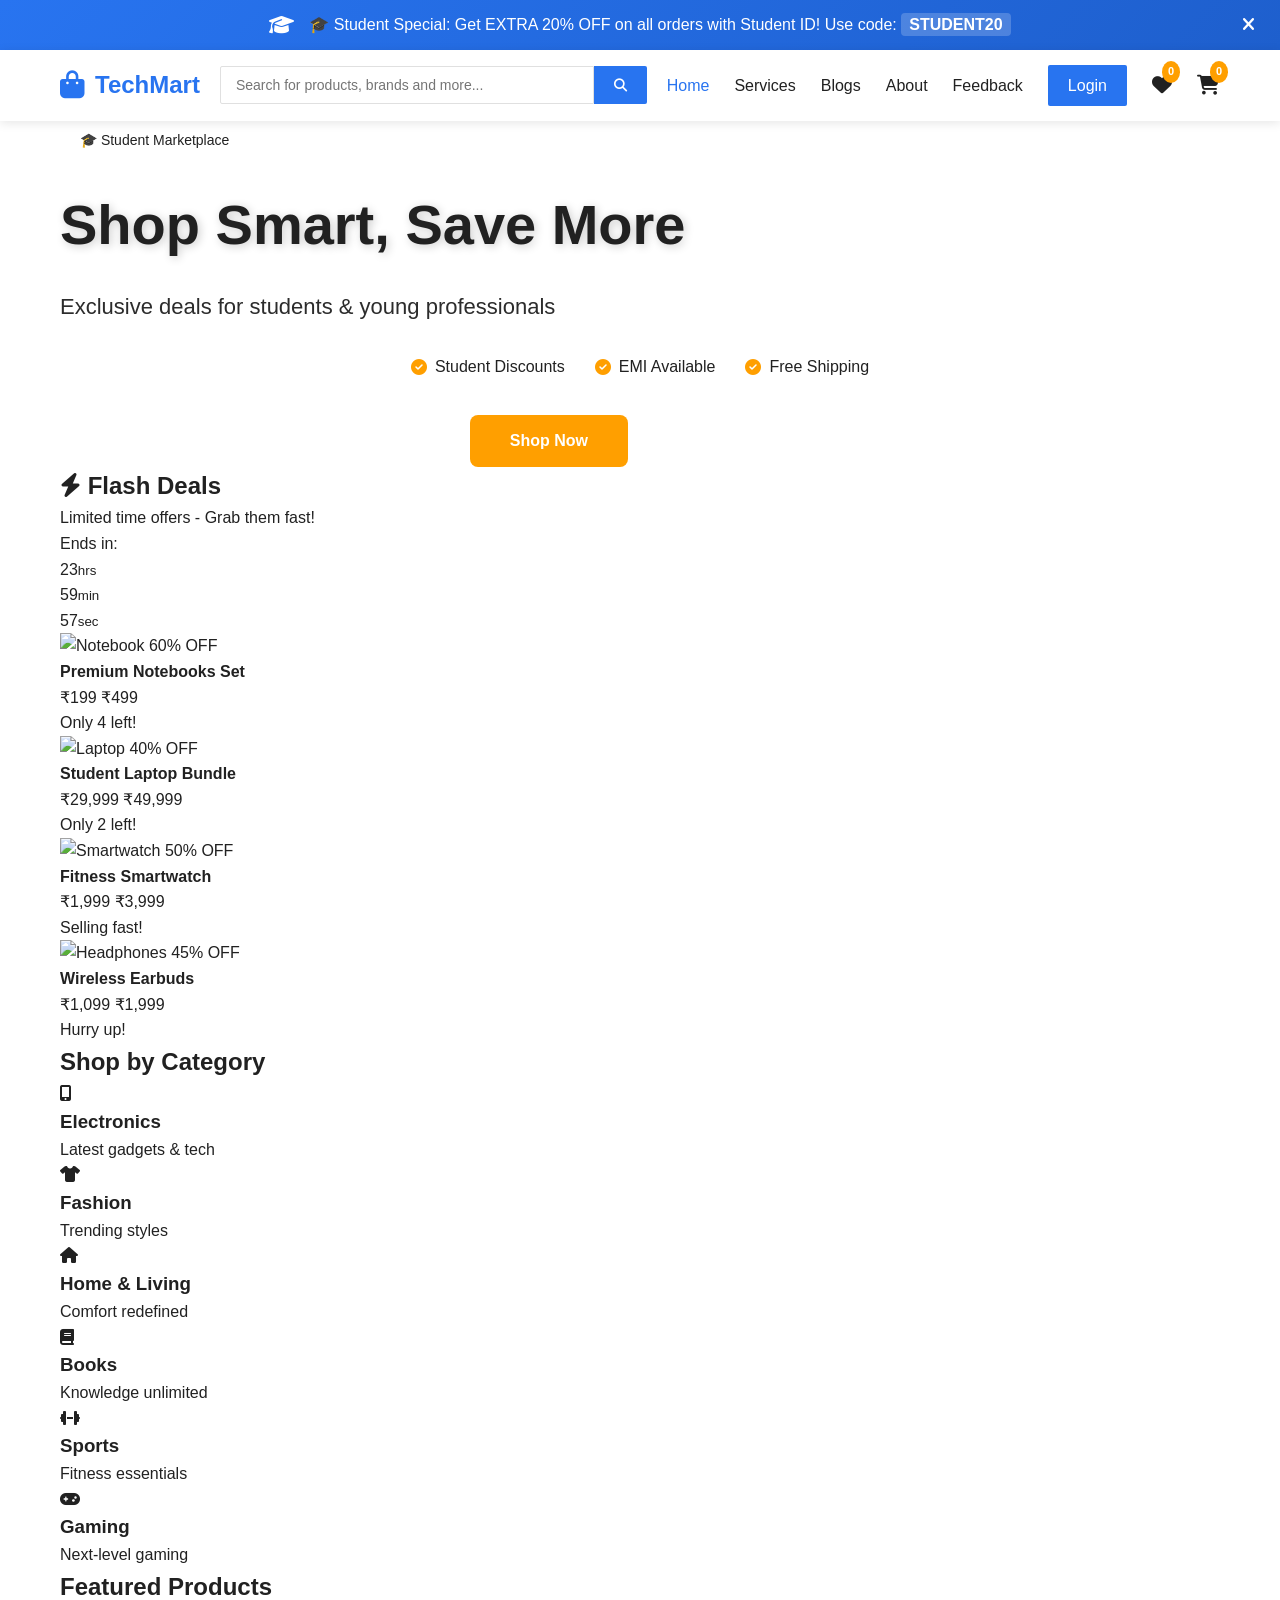
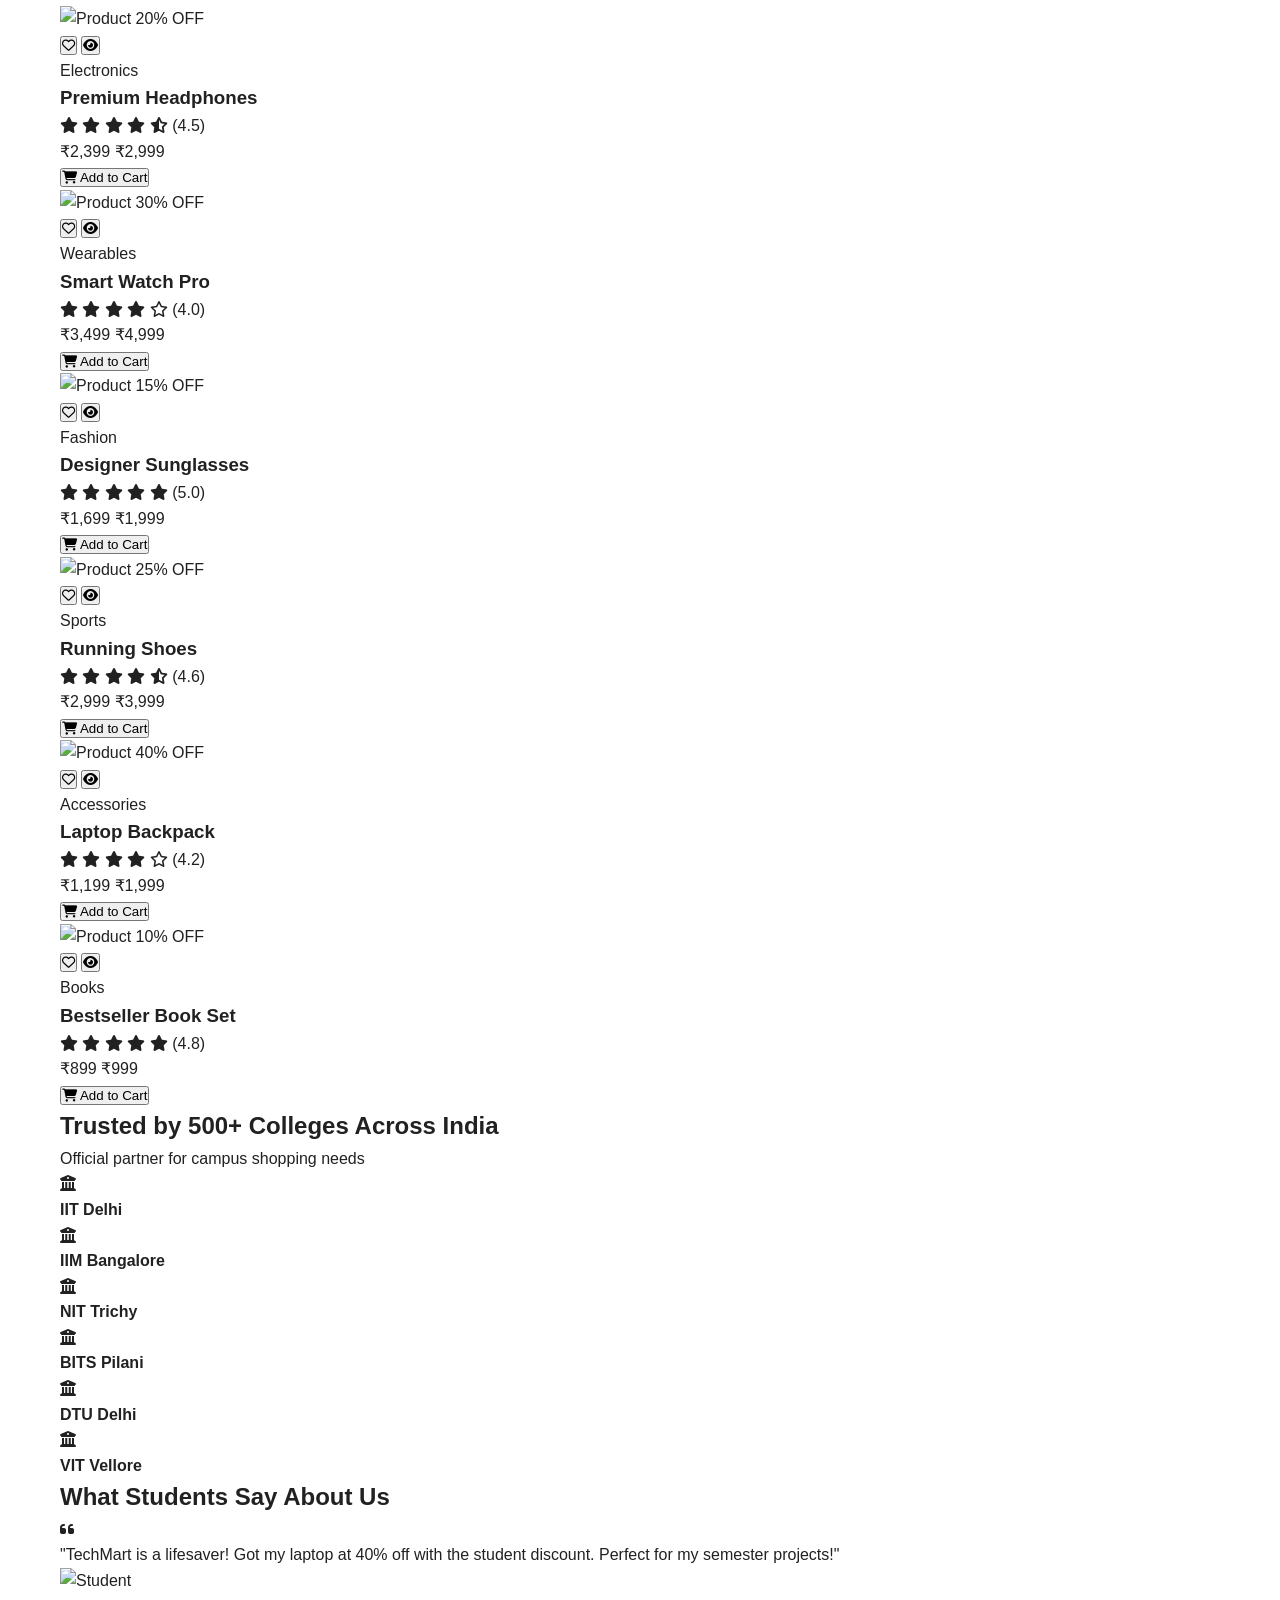
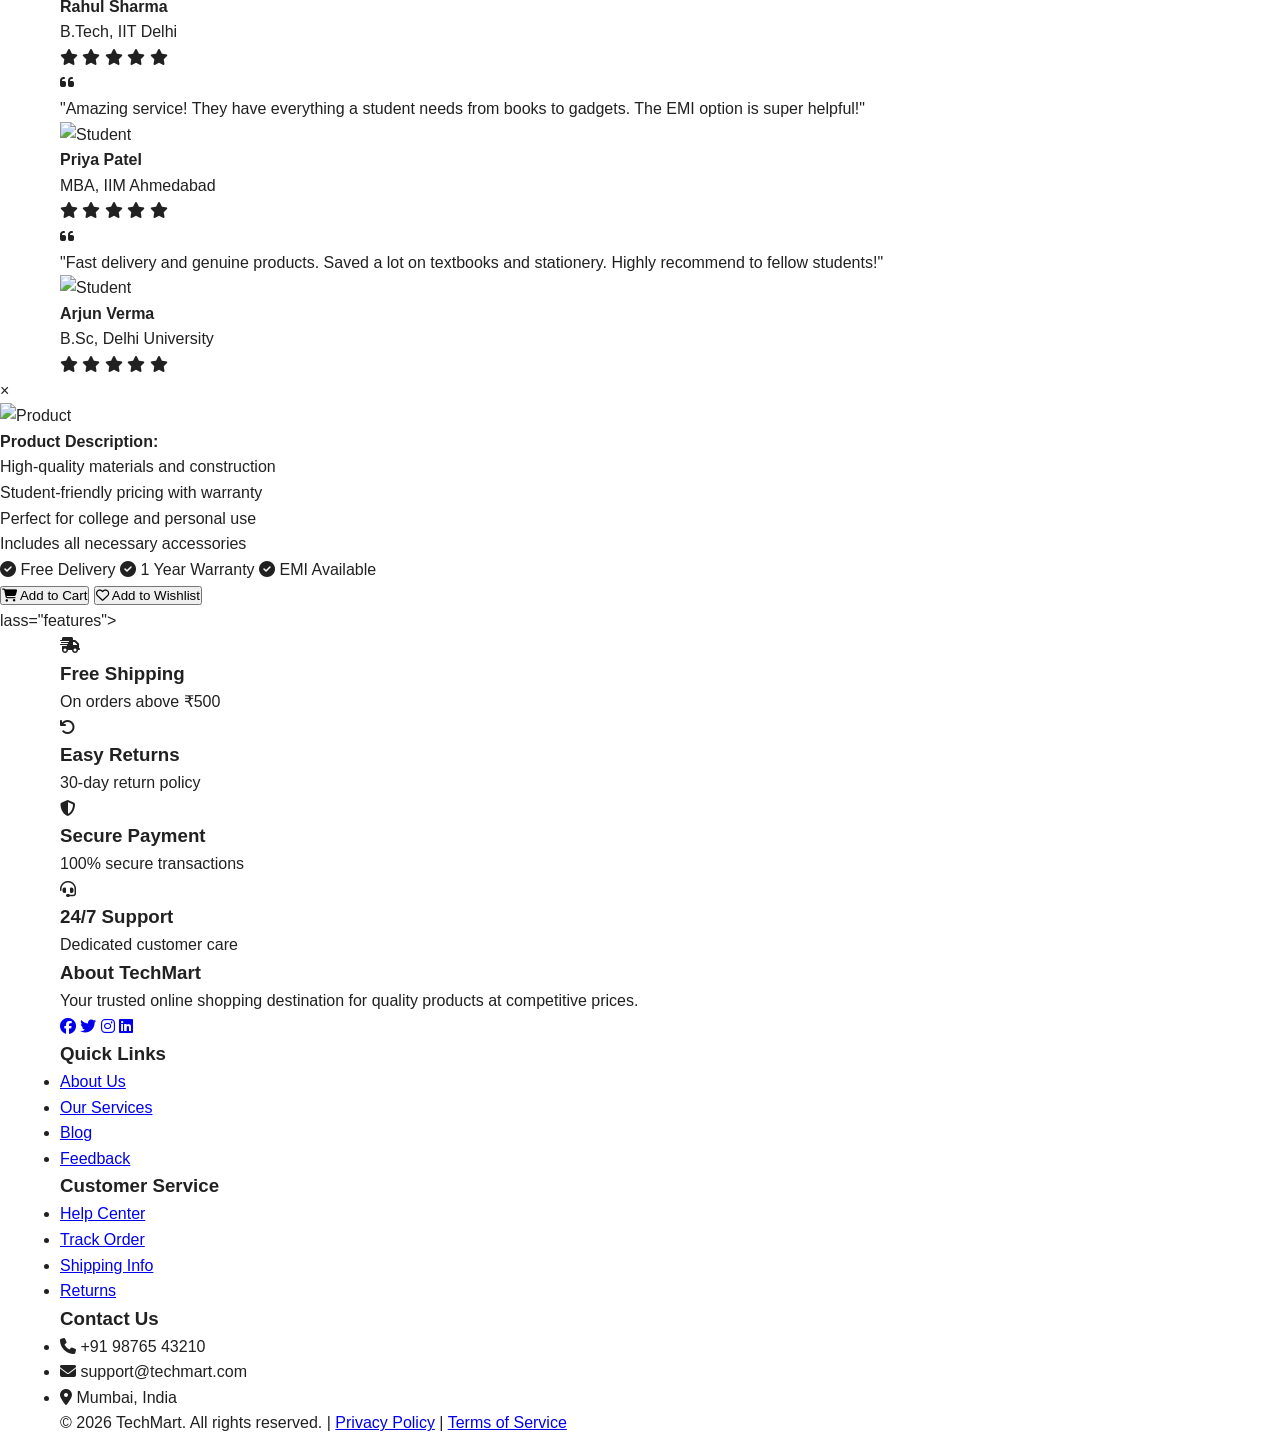
==== commit bac1191f: "feat: Add complete wishlist page with add/remove functionality and enhanced UI" ====
--- a/index.html
+++ b/index.html
@@ -36,7 +36,7 @@
                     <a href="about.html">About</a>
                     <a href="feedback.html">Feedback</a>
                     <a href="login.html" class="login-btn" id="authBtn">Login</a>
-                    <a href="#" class="wishlist-btn"><i class="fas fa-heart"></i><span class="wishlist-count">0</span></a>
+                    <a href="wishlist.html" class="wishlist-btn"><i class="fas fa-heart"></i><span class="wishlist-count">0</span></a>
                     <a href="#" class="cart-btn"><i class="fas fa-shopping-cart"></i><span class="cart-count">0</span></a>
                 </div>
                 <div class="hamburger">
--- a/css/style.css
+++ b/css/style.css
@@ -2474,3 +2474,208 @@
         flex-direction: column;
     }
 }
+
+/* Wishlist Page Styles */
+.wishlist-page {
+    min-height: calc(100vh - 400px);
+    padding: 80px 0;
+    background: var(--bg-light);
+}
+
+.wishlist-page .page-header {
+    text-align: center;
+    margin-bottom: 50px;
+}
+
+.wishlist-page .page-header h1 {
+    font-size: 38px;
+    color: var(--text-dark);
+    margin-bottom: 10px;
+    display: flex;
+    align-items: center;
+    justify-content: center;
+    gap: 15px;
+}
+
+.wishlist-page .page-header h1 i {
+    color: var(--danger);
+}
+
+.wishlist-page .page-header p {
+    font-size: 16px;
+    color: var(--text-light);
+}
+
+/* Empty Wishlist */
+.empty-wishlist {
+    display: flex;
+    flex-direction: column;
+    align-items: center;
+    justify-content: center;
+    padding: 80px 20px;
+    text-align: center;
+}
+
+.empty-wishlist i {
+    font-size: 120px;
+    color: var(--text-light);
+    margin-bottom: 25px;
+    opacity: 0.5;
+}
+
+.empty-wishlist h2 {
+    font-size: 28px;
+    color: var(--text-dark);
+    margin-bottom: 12px;
+}
+
+.empty-wishlist p {
+    font-size: 16px;
+    color: var(--text-light);
+    margin-bottom: 30px;
+}
+
+/* Wishlist Items */
+.wishlist-items {
+    display: grid;
+    grid-template-columns: repeat(auto-fill, minmax(300px, 1fr));
+    gap: 25px;
+    margin-bottom: 40px;
+}
+
+.wishlist-item {
+    background: white;
+    border-radius: 12px;
+    overflow: hidden;
+    box-shadow: 0 2px 8px rgba(0,0,0,0.08);
+    transition: all 0.3s ease;
+    display: flex;
+    flex-direction: column;
+}
+
+.wishlist-item:hover {
+    box-shadow: 0 5px 20px rgba(0,0,0,0.12);
+    transform: translateY(-3px);
+}
+
+.wishlist-item-image {
+    width: 100%;
+    height: 250px;
+    overflow: hidden;
+    background: var(--bg-light);
+}
+
+.wishlist-item-image img {
+    width: 100%;
+    height: 100%;
+    object-fit: cover;
+    transition: transform 0.3s ease;
+}
+
+.wishlist-item:hover .wishlist-item-image img {
+    transform: scale(1.05);
+}
+
+.wishlist-item-details {
+    padding: 20px;
+    display: flex;
+    flex-direction: column;
+    gap: 12px;
+}
+
+.wishlist-item-details h3 {
+    font-size: 18px;
+    color: var(--text-dark);
+    margin: 0;
+    line-height: 1.4;
+}
+
+.wishlist-item-price {
+    display: flex;
+    align-items: center;
+    gap: 10px;
+}
+
+.wishlist-item-price .price {
+    font-size: 24px;
+    font-weight: bold;
+    color: var(--primary);
+}
+
+.wishlist-item-actions {
+    display: flex;
+    gap: 10px;
+    margin-top: 8px;
+}
+
+.wishlist-item-actions .btn-primary {
+    flex: 1;
+    padding: 12px;
+    font-size: 14px;
+    display: flex;
+    align-items: center;
+    justify-content: center;
+    gap: 8px;
+}
+
+.wishlist-item-actions .btn-remove {
+    background: transparent;
+    color: var(--danger);
+    border: 2px solid var(--danger);
+    padding: 12px 18px;
+    border-radius: 8px;
+    font-size: 14px;
+    cursor: pointer;
+    transition: all 0.3s ease;
+    display: flex;
+    align-items: center;
+    gap: 6px;
+}
+
+.wishlist-item-actions .btn-remove:hover {
+    background: var(--danger);
+    color: white;
+}
+
+/* Wishlist Actions */
+.wishlist-actions {
+    display: flex;
+    gap: 15px;
+    justify-content: center;
+    padding: 30px 0;
+}
+
+.wishlist-actions button,
+.wishlist-actions a {
+    padding: 14px 30px;
+    font-size: 16px;
+    display: flex;
+    align-items: center;
+    gap: 10px;
+}
+
+/* Responsive Wishlist */
+@media (max-width: 768px) {
+    .wishlist-items {
+        grid-template-columns: 1fr;
+    }
+    
+    .wishlist-page .page-header h1 {
+        font-size: 28px;
+    }
+    
+    .empty-wishlist i {
+        font-size: 80px;
+    }
+    
+    .wishlist-actions {
+        flex-direction: column;
+        width: 100%;
+    }
+    
+    .wishlist-actions button,
+    .wishlist-actions a {
+        width: 100%;
+        justify-content: center;
+    }
+}
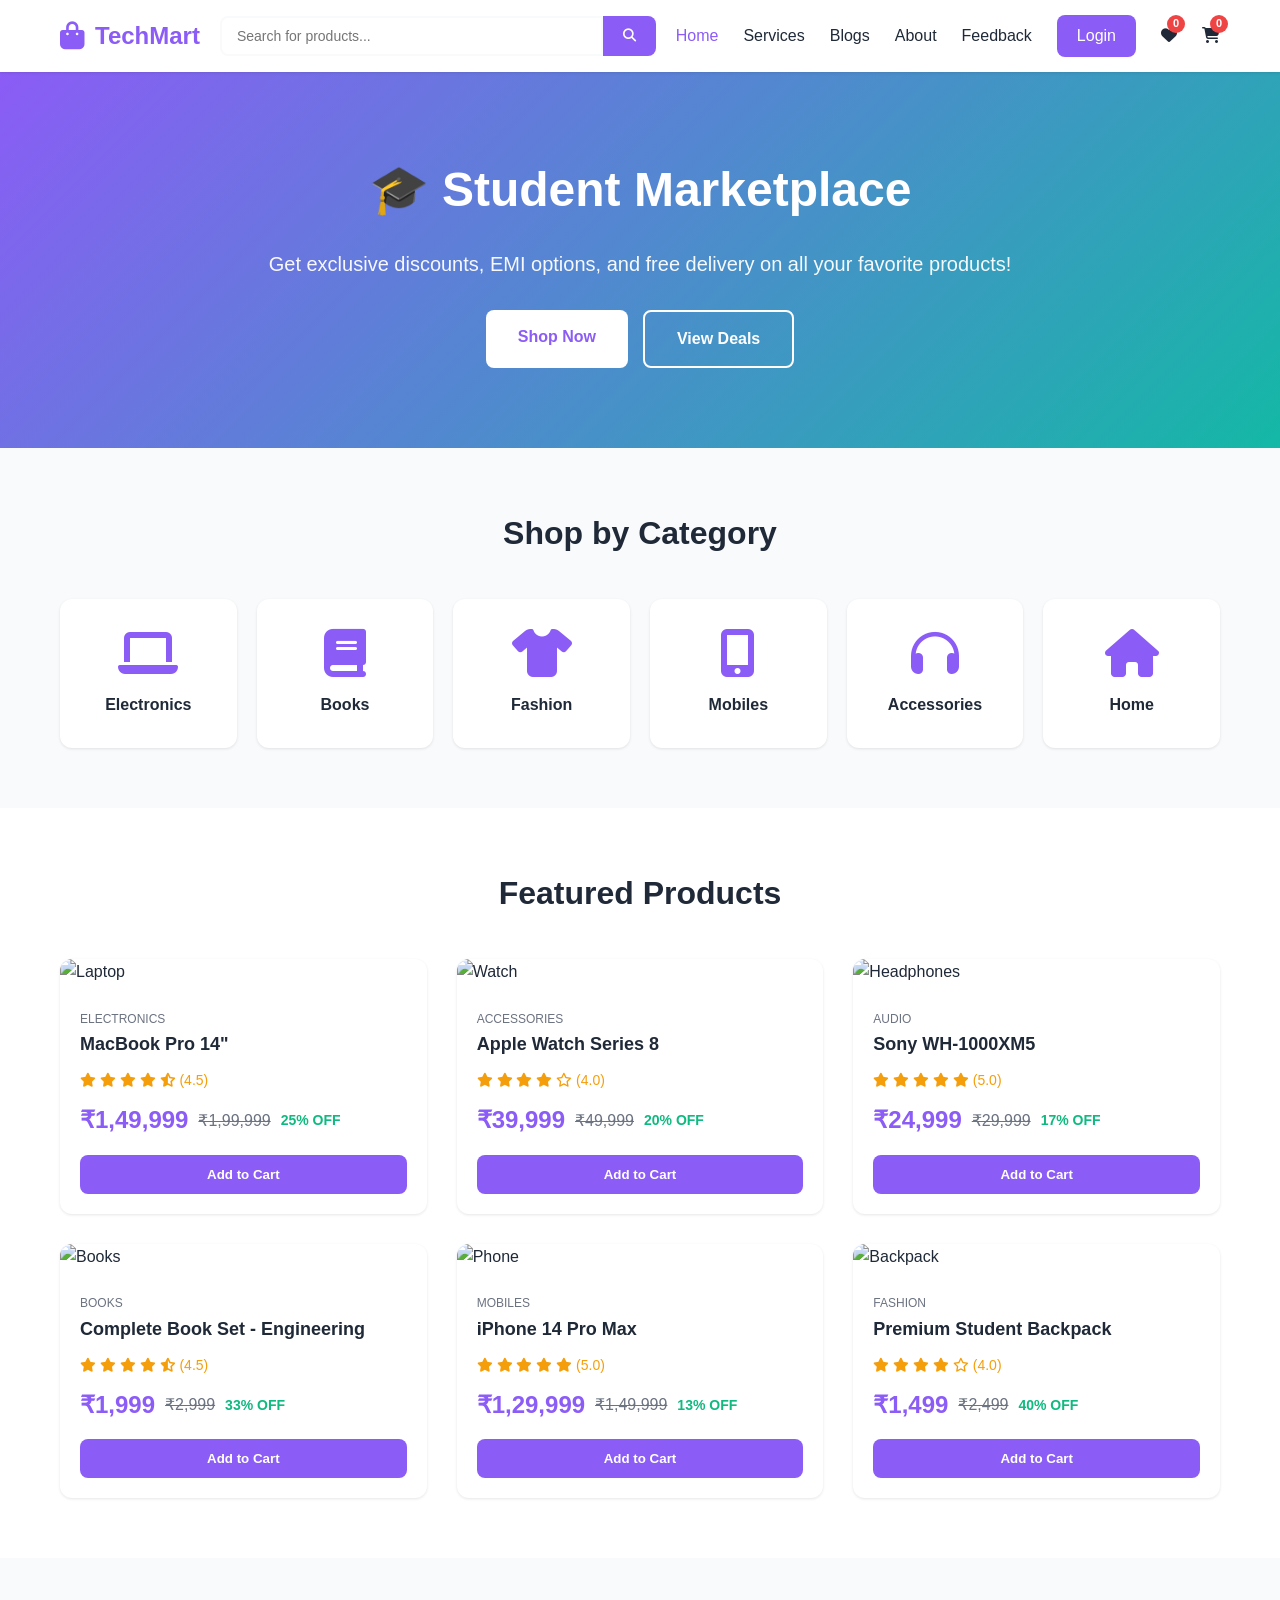
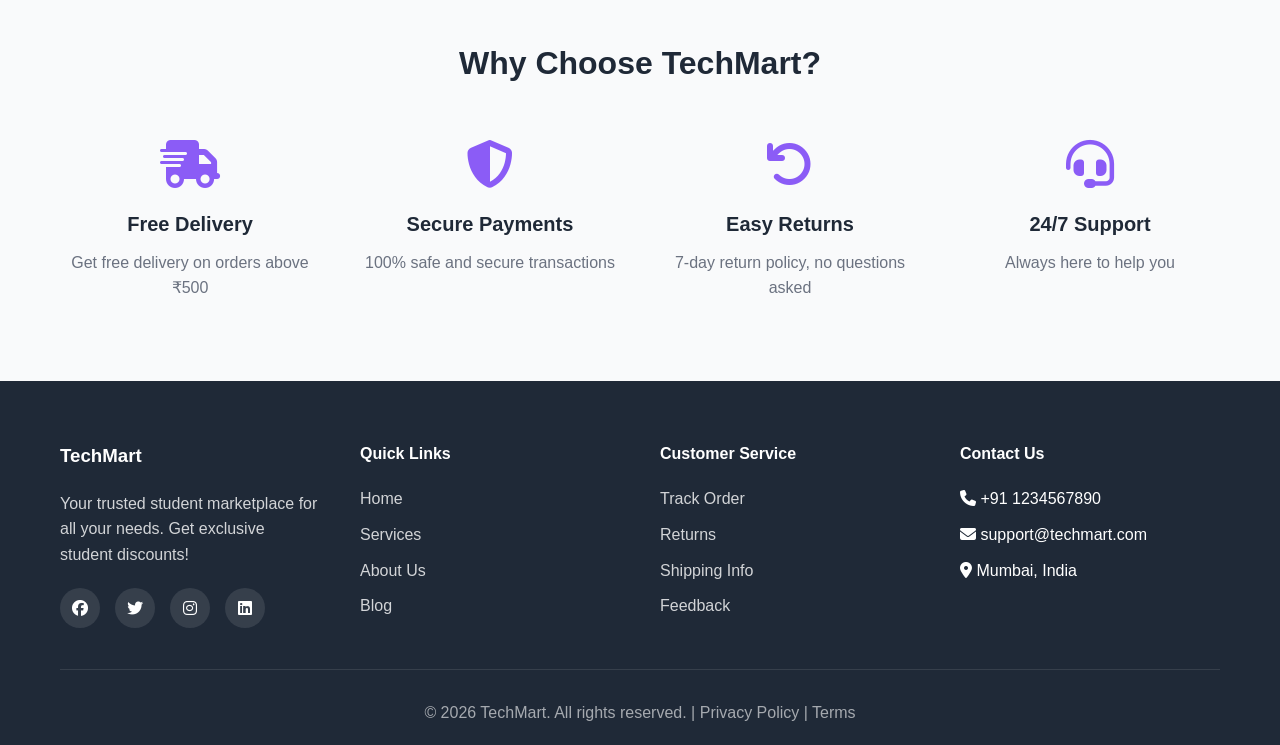
==== commit f9fbf090: "fix: Complete redesign with Gen Z colors (purple/teal/pink), clean layout, working features" ====
--- a/index.html
+++ b/index.html
@@ -3,20 +3,11 @@
 <head>
     <meta charset="UTF-8">
     <meta name="viewport" content="width=device-width, initial-scale=1.0">
-    <title>TechMart - Your Ultimate Shopping Destination</title>
+    <title>TechMart - Student Marketplace</title>
     <link rel="stylesheet" href="css/style.css">
     <link rel="stylesheet" href="https://cdnjs.cloudflare.com/ajax/libs/font-awesome/6.4.0/css/all.min.css">
 </head>
 <body>
-    <!-- Student Discount Banner -->
-    <div class="student-banner">
-        <div class="container">
-            <i class="fas fa-graduation-cap"></i>
-            <span>🎓 Student Special: Get EXTRA 20% OFF on all orders with Student ID! Use code: <strong>STUDENT20</strong></span>
-            <button class="close-banner"><i class="fas fa-times"></i></button>
-        </div>
-    </div>
-
     <!-- Navigation -->
     <nav class="navbar">
         <div class="container">
@@ -26,7 +17,7 @@
                     <span>TechMart</span>
                 </div>
                 <div class="search-bar">
-                    <input type="text" placeholder="Search for products, brands and more...">
+                    <input type="text" placeholder="Search for products...">
                     <button><i class="fas fa-search"></i></button>
                 </div>
                 <div class="nav-links">
@@ -36,8 +27,14 @@
                     <a href="about.html">About</a>
                     <a href="feedback.html">Feedback</a>
                     <a href="login.html" class="login-btn" id="authBtn">Login</a>
-                    <a href="wishlist.html" class="wishlist-btn"><i class="fas fa-heart"></i><span class="wishlist-count">0</span></a>
-                    <a href="#" class="cart-btn"><i class="fas fa-shopping-cart"></i><span class="cart-count">0</span></a>
+                    <a href="wishlist.html" class="wishlist-btn">
+                        <i class="fas fa-heart"></i>
+                        <span class="wishlist-count">0</span>
+                    </a>
+                    <a href="#" class="cart-btn">
+                        <i class="fas fa-shopping-cart"></i>
+                        <span class="cart-count">0</span>
+                    </a>
                 </div>
                 <div class="hamburger">
                     <span></span>
@@ -52,91 +49,11 @@
     <section class="hero">
         <div class="container">
             <div class="hero-content">
-                <span class="hero-badge">🎓 Student Marketplace</span>
-                <h1>Shop Smart, Save More</h1>
-                <p>Exclusive deals for students & young professionals</p>
-                <div class="hero-features">
-                    <span><i class="fas fa-check-circle"></i> Student Discounts</span>
-                    <span><i class="fas fa-check-circle"></i> EMI Available</span>
-                    <span><i class="fas fa-check-circle"></i> Free Shipping</span>
-                </div>
+                <h1>🎓 Student Marketplace</h1>
+                <p>Get exclusive discounts, EMI options, and free delivery on all your favorite products!</p>
                 <div class="hero-buttons">
-                    <button class="cta-btn primary">Shop Now</button>
-                    <button class="cta-btn secondary">View Deals</button>
-                </div>
-            </div>
-        </div>
-    </section>
-
-    <!-- Flash Deals -->
-    <section class="flash-deals">
-        <div class="container">
-            <div class="flash-header">
-                <div>
-                    <h2><i class="fas fa-bolt"></i> Flash Deals</h2>
-                    <p>Limited time offers - Grab them fast!</p>
-                </div>
-                <div class="timer">
-                    <span>Ends in:</span>
-                    <div class="countdown">
-                        <div><span id="hours">12</span><small>hrs</small></div>
-                        <div><span id="minutes">34</span><small>min</small></div>
-                        <div><span id="seconds">56</span><small>sec</small></div>
-                    </div>
-                </div>
-            </div>
-            <div class="flash-products">
-                <div class="flash-product-card">
-                    <img src="https://images.unsplash.com/photo-1588872657578-7efd1f1555ed?w=300&h=300&fit=crop" alt="Notebook">
-                    <span class="flash-badge">60% OFF</span>
-                    <h4>Premium Notebooks Set</h4>
-                    <div class="flash-price">
-                        <span class="current">₹199</span>
-                        <span class="original">₹499</span>
-                    </div>
-                    <div class="stock-bar">
-                        <div class="stock-progress" style="width: 40%"></div>
-                        <span>Only 4 left!</span>
-                    </div>
-                </div>
-                <div class="flash-product-card">
-                    <img src="https://images.unsplash.com/photo-1484788984921-03950022c9ef?w=300&h=300&fit=crop" alt="Laptop">
-                    <span class="flash-badge">40% OFF</span>
-                    <h4>Student Laptop Bundle</h4>
-                    <div class="flash-price">
-                        <span class="current">₹29,999</span>
-                        <span class="original">₹49,999</span>
-                    </div>
-                    <div class="stock-bar">
-                        <div class="stock-progress" style="width: 20%"></div>
-                        <span>Only 2 left!</span>
-                    </div>
-                </div>
-                <div class="flash-product-card">
-                    <img src="https://images.unsplash.com/photo-1546868871-7041f2a55e12?w=300&h=300&fit=crop" alt="Smartwatch">
-                    <span class="flash-badge">50% OFF</span>
-                    <h4>Fitness Smartwatch</h4>
-                    <div class="flash-price">
-                        <span class="current">₹1,999</span>
-                        <span class="original">₹3,999</span>
-                    </div>
-                    <div class="stock-bar">
-                        <div class="stock-progress" style="width: 65%"></div>
-                        <span>Selling fast!</span>
-                    </div>
-                </div>
-                <div class="flash-product-card">
-                    <img src="https://images.unsplash.com/photo-1589492477829-5e65395b66cc?w=300&h=300&fit=crop" alt="Headphones">
-                    <span class="flash-badge">45% OFF</span>
-                    <h4>Wireless Earbuds</h4>
-                    <div class="flash-price">
-                        <span class="current">₹1,099</span>
-                        <span class="original">₹1,999</span>
-                    </div>
-                    <div class="stock-bar">
-                        <div class="stock-progress" style="width: 30%"></div>
-                        <span>Hurry up!</span>
-                    </div>
+                    <a href="#products" class="btn-primary">Shop Now</a>
+                    <a href="deals.html" class="btn-secondary">View Deals</a>
                 </div>
             </div>
         </div>
@@ -145,59 +62,50 @@
     <!-- Categories -->
     <section class="categories">
         <div class="container">
-            <h2 class="section-title">Shop by Category</h2>
+            <h2>Shop by Category</h2>
             <div class="category-grid">
                 <div class="category-card">
-                    <i class="fas fa-mobile-alt"></i>
+                    <i class="fas fa-laptop"></i>
                     <h3>Electronics</h3>
-                    <p>Latest gadgets & tech</p>
+                </div>
+                <div class="category-card">
+                    <i class="fas fa-book"></i>
+                    <h3>Books</h3>
                 </div>
                 <div class="category-card">
                     <i class="fas fa-tshirt"></i>
                     <h3>Fashion</h3>
-                    <p>Trending styles</p>
+                </div>
+                <div class="category-card">
+                    <i class="fas fa-mobile-alt"></i>
+                    <h3>Mobiles</h3>
+                </div>
+                <div class="category-card">
+                    <i class="fas fa-headphones"></i>
+                    <h3>Accessories</h3>
                 </div>
                 <div class="category-card">
                     <i class="fas fa-home"></i>
-                    <h3>Home & Living</h3>
-                    <p>Comfort redefined</p>
-                </div>
-                <div class="category-card">
-                    <i class="fas fa-book"></i>
-                    <h3>Books</h3>
-                    <p>Knowledge unlimited</p>
-                </div>
-                <div class="category-card">
-                    <i class="fas fa-dumbbell"></i>
-                    <h3>Sports</h3>
-                    <p>Fitness essentials</p>
-                </div>
-                <div class="category-card">
-                    <i class="fas fa-gamepad"></i>
-                    <h3>Gaming</h3>
-                    <p>Next-level gaming</p>
+                    <h3>Home</h3>
                 </div>
             </div>
         </div>
     </section>
 
     <!-- Featured Products -->
-    <section class="products">
-        <div class="container">
-            <h2 class="section-title">Featured Products</h2>
-            <div class="product-grid">
+    <section class="products" id="products">
+        <div class="container">
+            <h2>Featured Products</h2>
+            <div class="products-grid">
                 <div class="product-card" data-product-id="1">
-                    <div class="product-image">
-                        <img src="https://images.unsplash.com/photo-1505740420928-5e560c06d30e?w=400&h=400&fit=crop" alt="Product">
-                        <span class="discount-badge">20% OFF</span>
-                        <div class="product-actions">
-                            <button class="action-btn wishlist-toggle" title="Add to Wishlist"><i class="far fa-heart"></i></button>
-                            <button class="action-btn quick-view" title="Quick View"><i class="fas fa-eye"></i></button>
-                        </div>
-                    </div>
+                    <div class="product-actions">
+                        <button class="wishlist-toggle"><i class="far fa-heart"></i></button>
+                        <button class="quick-view"><i class="fas fa-eye"></i></button>
+                    </div>
+                    <img src="https://images.unsplash.com/photo-1517336714731-489689fd1ca8?w=400" alt="Laptop">
                     <div class="product-info">
                         <span class="product-category">Electronics</span>
-                        <h3>Premium Headphones</h3>
+                        <h3>MacBook Pro 14"</h3>
                         <div class="rating">
                             <i class="fas fa-star"></i>
                             <i class="fas fa-star"></i>
@@ -207,25 +115,23 @@
                             <span>(4.5)</span>
                         </div>
                         <div class="price">
-                            <span class="current-price">₹2,399</span>
-                            <span class="original-price">₹2,999</span>
-                        </div>
-                        <button class="add-to-cart"><i class="fas fa-shopping-cart"></i> Add to Cart</button>
+                            <span class="current-price">₹1,49,999</span>
+                            <span class="original-price">₹1,99,999</span>
+                            <span class="discount">25% OFF</span>
+                        </div>
+                        <button class="add-to-cart">Add to Cart</button>
                     </div>
                 </div>
 
                 <div class="product-card" data-product-id="2">
-                    <div class="product-image">
-                        <img src="https://images.unsplash.com/photo-1523275335684-37898b6baf30?w=400&h=400&fit=crop" alt="Product">
-                        <span class="discount-badge">30% OFF</span>
-                        <div class="product-actions">
-                            <button class="action-btn wishlist-toggle" title="Add to Wishlist"><i class="far fa-heart"></i></button>
-                            <button class="action-btn quick-view" title="Quick View"><i class="fas fa-eye"></i></button>
-                        </div>
-                    </div>
-                    <div class="product-info">
-                        <span class="product-category">Wearables</span>
-                        <h3>Smart Watch Pro</h3>
+                    <div class="product-actions">
+                        <button class="wishlist-toggle"><i class="far fa-heart"></i></button>
+                        <button class="quick-view"><i class="fas fa-eye"></i></button>
+                    </div>
+                    <img src="https://images.unsplash.com/photo-1546868871-7041f2a55e12?w=400" alt="Watch">
+                    <div class="product-info">
+                        <span class="product-category">Accessories</span>
+                        <h3>Apple Watch Series 8</h3>
                         <div class="rating">
                             <i class="fas fa-star"></i>
                             <i class="fas fa-star"></i>
@@ -235,122 +141,115 @@
                             <span>(4.0)</span>
                         </div>
                         <div class="price">
-                            <span class="current-price">₹3,499</span>
-                            <span class="original-price">₹4,999</span>
-                        </div>
-                        <button class="add-to-cart"><i class="fas fa-shopping-cart"></i> Add to Cart</button>
+                            <span class="current-price">₹39,999</span>
+                            <span class="original-price">₹49,999</span>
+                            <span class="discount">20% OFF</span>
+                        </div>
+                        <button class="add-to-cart">Add to Cart</button>
                     </div>
                 </div>
 
                 <div class="product-card" data-product-id="3">
-                    <div class="product-image">
-                        <img src="https://images.unsplash.com/photo-1572635196237-14b3f281503f?w=400&h=400&fit=crop" alt="Product">
-                        <span class="discount-badge">15% OFF</span>
-                        <div class="product-actions">
-                            <button class="action-btn wishlist-toggle" title="Add to Wishlist"><i class="far fa-heart"></i></button>
-                            <button class="action-btn quick-view" title="Quick View"><i class="fas fa-eye"></i></button>
-                        </div>
-                    </div>
+                    <div class="product-actions">
+                        <button class="wishlist-toggle"><i class="far fa-heart"></i></button>
+                        <button class="quick-view"><i class="fas fa-eye"></i></button>
+                    </div>
+                    <img src="https://images.unsplash.com/photo-1505740420928-5e560c06d30e?w=400" alt="Headphones">
+                    <div class="product-info">
+                        <span class="product-category">Audio</span>
+                        <h3>Sony WH-1000XM5</h3>
+                        <div class="rating">
+                            <i class="fas fa-star"></i>
+                            <i class="fas fa-star"></i>
+                            <i class="fas fa-star"></i>
+                            <i class="fas fa-star"></i>
+                            <i class="fas fa-star"></i>
+                            <span>(5.0)</span>
+                        </div>
+                        <div class="price">
+                            <span class="current-price">₹24,999</span>
+                            <span class="original-price">₹29,999</span>
+                            <span class="discount">17% OFF</span>
+                        </div>
+                        <button class="add-to-cart">Add to Cart</button>
+                    </div>
+                </div>
+
+                <div class="product-card" data-product-id="4">
+                    <div class="product-actions">
+                        <button class="wishlist-toggle"><i class="far fa-heart"></i></button>
+                        <button class="quick-view"><i class="fas fa-eye"></i></button>
+                    </div>
+                    <img src="https://images.unsplash.com/photo-1512820790803-83ca734da794?w=400" alt="Books">
+                    <div class="product-info">
+                        <span class="product-category">Books</span>
+                        <h3>Complete Book Set - Engineering</h3>
+                        <div class="rating">
+                            <i class="fas fa-star"></i>
+                            <i class="fas fa-star"></i>
+                            <i class="fas fa-star"></i>
+                            <i class="fas fa-star"></i>
+                            <i class="fas fa-star-half-alt"></i>
+                            <span>(4.5)</span>
+                        </div>
+                        <div class="price">
+                            <span class="current-price">₹1,999</span>
+                            <span class="original-price">₹2,999</span>
+                            <span class="discount">33% OFF</span>
+                        </div>
+                        <button class="add-to-cart">Add to Cart</button>
+                    </div>
+                </div>
+
+                <div class="product-card" data-product-id="5">
+                    <div class="product-actions">
+                        <button class="wishlist-toggle"><i class="far fa-heart"></i></button>
+                        <button class="quick-view"><i class="fas fa-eye"></i></button>
+                    </div>
+                    <img src="https://images.unsplash.com/photo-1511707171634-5f897ff02aa9?w=400" alt="Phone">
+                    <div class="product-info">
+                        <span class="product-category">Mobiles</span>
+                        <h3>iPhone 14 Pro Max</h3>
+                        <div class="rating">
+                            <i class="fas fa-star"></i>
+                            <i class="fas fa-star"></i>
+                            <i class="fas fa-star"></i>
+                            <i class="fas fa-star"></i>
+                            <i class="fas fa-star"></i>
+                            <span>(5.0)</span>
+                        </div>
+                        <div class="price">
+                            <span class="current-price">₹1,29,999</span>
+                            <span class="original-price">₹1,49,999</span>
+                            <span class="discount">13% OFF</span>
+                        </div>
+                        <button class="add-to-cart">Add to Cart</button>
+                    </div>
+                </div>
+
+                <div class="product-card" data-product-id="6">
+                    <div class="product-actions">
+                        <button class="wishlist-toggle"><i class="far fa-heart"></i></button>
+                        <button class="quick-view"><i class="fas fa-eye"></i></button>
+                    </div>
+                    <img src="https://images.unsplash.com/photo-1585386959984-a4155224a1ad?w=400" alt="Backpack">
                     <div class="product-info">
                         <span class="product-category">Fashion</span>
-                        <h3>Designer Sunglasses</h3>
-                        <div class="rating">
-                            <i class="fas fa-star"></i>
-                            <i class="fas fa-star"></i>
-                            <i class="fas fa-star"></i>
-                            <i class="fas fa-star"></i>
-                            <i class="fas fa-star"></i>
-                            <span>(5.0)</span>
-                        </div>
-                        <div class="price">
-                            <span class="current-price">₹1,699</span>
-                            <span class="original-price">₹1,999</span>
-                        </div>
-                        <button class="add-to-cart"><i class="fas fa-shopping-cart"></i> Add to Cart</button>
-                    </div>
-                </div>
-
-                <div class="product-card" data-product-id="4">
-                    <div class="product-image">
-                        <img src="https://images.unsplash.com/photo-1491553895911-0055eca6402d?w=400&h=400&fit=crop" alt="Product">
-                        <span class="discount-badge">25% OFF</span>
-                        <div class="product-actions">
-                            <button class="action-btn wishlist-toggle" title="Add to Wishlist"><i class="far fa-heart"></i></button>
-                            <button class="action-btn quick-view" title="Quick View"><i class="fas fa-eye"></i></button>
-                        </div>
-                    </div>
-                    <div class="product-info">
-                        <span class="product-category">Sports</span>
-                        <h3>Running Shoes</h3>
-                        <div class="rating">
-                            <i class="fas fa-star"></i>
-                            <i class="fas fa-star"></i>
-                            <i class="fas fa-star"></i>
-                            <i class="fas fa-star"></i>
-                            <i class="fas fa-star-half-alt"></i>
-                            <span>(4.6)</span>
-                        </div>
-                        <div class="price">
-                            <span class="current-price">₹2,999</span>
-                            <span class="original-price">₹3,999</span>
-                        </div>
-                        <button class="add-to-cart"><i class="fas fa-shopping-cart"></i> Add to Cart</button>
-                    </div>
-                </div>
-
-                <div class="product-card" data-product-id="5">
-                    <div class="product-image">
-                        <img src="https://images.unsplash.com/photo-1585386959984-a4155224a1ad?w=400&h=400&fit=crop" alt="Product">
-                        <span class="discount-badge">40% OFF</span>
-                        <div class="product-actions">
-                            <button class="action-btn wishlist-toggle" title="Add to Wishlist"><i class="far fa-heart"></i></button>
-                            <button class="action-btn quick-view" title="Quick View"><i class="fas fa-eye"></i></button>
-                        </div>
-                    </div>
-                    <div class="product-info">
-                        <span class="product-category">Accessories</span>
-                        <h3>Laptop Backpack</h3>
+                        <h3>Premium Student Backpack</h3>
                         <div class="rating">
                             <i class="fas fa-star"></i>
                             <i class="fas fa-star"></i>
                             <i class="fas fa-star"></i>
                             <i class="fas fa-star"></i>
                             <i class="far fa-star"></i>
-                            <span>(4.2)</span>
-                        </div>
-                        <div class="price">
-                            <span class="current-price">₹1,199</span>
-                            <span class="original-price">₹1,999</span>
-                        </div>
-                        <button class="add-to-cart"><i class="fas fa-shopping-cart"></i> Add to Cart</button>
-                    </div>
-                </div>
-
-                <div class="product-card" data-product-id="6">
-                    <div class="product-image">
-                        <img src="https://images.unsplash.com/photo-1434494878577-86c23bcb06b9?w=400&h=400&fit=crop" alt="Product">
-                        <span class="discount-badge">10% OFF</span>
-                        <div class="product-actions">
-                            <button class="action-btn wishlist-toggle" title="Add to Wishlist"><i class="far fa-heart"></i></button>
-                            <button class="action-btn quick-view" title="Quick View"><i class="fas fa-eye"></i></button>
-                        </div>
-                    </div>
-                    <div class="product-info">
-                        <span class="product-category">Books</span>
-                        <h3>Bestseller Book Set</h3>
-                        <div class="rating">
-                            <i class="fas fa-star"></i>
-                            <i class="fas fa-star"></i>
-                            <i class="fas fa-star"></i>
-                            <i class="fas fa-star"></i>
-                            <i class="fas fa-star"></i>
-                            <span>(4.8)</span>
-                        </div>
-                        <div class="price">
-                            <span class="current-price">₹899</span>
-                            <span class="original-price">₹999</span>
-                        </div>
-                        <button class="add-to-cart"><i class="fas fa-shopping-cart"></i> Add to Cart</button>
+                            <span>(4.0)</span>
+                        </div>
+                        <div class="price">
+                            <span class="current-price">₹1,499</span>
+                            <span class="original-price">₹2,499</span>
+                            <span class="discount">40% OFF</span>
+                        </div>
+                        <button class="add-to-cart">Add to Cart</button>
                     </div>
                 </div>
             </div>
@@ -358,182 +257,75 @@
     </section>
 
     <!-- Features -->
-    <section c
-
-    <!-- College Partnerships -->
-    <section class="partnerships">
-        <div class="container">
-            <h2 class="section-title">Trusted by 500+ Colleges Across India</h2>
-            <p class="section-subtitle">Official partner for campus shopping needs</p>
-            <div class="partners-grid">
-                <div class="partner-card">
-                    <i class="fas fa-university"></i>
-                    <h4>IIT Delhi</h4>
-                </div>
-                <div class="partner-card">
-                    <i class="fas fa-university"></i>
-                    <h4>IIM Bangalore</h4>
-                </div>
-                <div class="partner-card">
-                    <i class="fas fa-university"></i>
-                    <h4>NIT Trichy</h4>
-                </div>
-                <div class="partner-card">
-                    <i class="fas fa-university"></i>
-                    <h4>BITS Pilani</h4>
-                </div>
-                <div class="partner-card">
-                    <i class="fas fa-university"></i>
-                    <h4>DTU Delhi</h4>
-                </div>
-                <div class="partner-card">
-                    <i class="fas fa-university"></i>
-                    <h4>VIT Vellore</h4>
+    <section class="features">
+        <div class="container">
+            <h2>Why Choose TechMart?</h2>
+            <div class="features-grid">
+                <div class="feature-card">
+                    <i class="fas fa-shipping-fast"></i>
+                    <h3>Free Delivery</h3>
+                    <p>Get free delivery on orders above ₹500</p>
+                </div>
+                <div class="feature-card">
+                    <i class="fas fa-shield-alt"></i>
+                    <h3>Secure Payments</h3>
+                    <p>100% safe and secure transactions</p>
+                </div>
+                <div class="feature-card">
+                    <i class="fas fa-undo"></i>
+                    <h3>Easy Returns</h3>
+                    <p>7-day return policy, no questions asked</p>
+                </div>
+                <div class="feature-card">
+                    <i class="fas fa-headset"></i>
+                    <h3>24/7 Support</h3>
+                    <p>Always here to help you</p>
                 </div>
             </div>
         </div>
     </section>
 
-    <!-- Student Testimonials -->
-    <section class="student-testimonials">
-        <div class="container">
-            <h2 class="section-title">What Students Say About Us</h2>
-            <div class="testimonials-slider">
-                <div class="testimonial-item">
-                    <div class="testimonial-content">
-                        <div class="quote-icon"><i class="fas fa-quote-left"></i></div>
-                        <p>"TechMart is a lifesaver! Got my laptop at 40% off with the student discount. Perfect for my semester projects!"</p>
-                        <div class="student-info">
-                            <img src="https://images.unsplash.com/photo-1507003211169-0a1dd7228f2d?w=80&h=80&fit=crop" alt="Student">
-                            <div>
-                                <h4>Rahul Sharma</h4>
-                                <span>B.Tech, IIT Delhi</span>
-                                <div class="rating-small">
-                                    <i class="fas fa-star"></i>
-                                    <i class="fas fa-star"></i>
-                                    <i class="fas fa-star"></i>
-                                    <i class="fas fa-star"></i>
-                                    <i class="fas fa-star"></i>
-                                </div>
-                            </div>
-                        </div>
-                    </div>
-                </div>
-                <div class="testimonial-item">
-                    <div class="testimonial-content">
-                        <div class="quote-icon"><i class="fas fa-quote-left"></i></div>
-                        <p>"Amazing service! They have everything a student needs from books to gadgets. The EMI option is super helpful!"</p>
-                        <div class="student-info">
-                            <img src="https://images.unsplash.com/photo-1494790108377-be9c29b29330?w=80&h=80&fit=crop" alt="Student">
-                            <div>
-                                <h4>Priya Patel</h4>
-                                <span>MBA, IIM Ahmedabad</span>
-                                <div class="rating-small">
-                                    <i class="fas fa-star"></i>
-                                    <i class="fas fa-star"></i>
-                                    <i class="fas fa-star"></i>
-                                    <i class="fas fa-star"></i>
-                                    <i class="fas fa-star"></i>
-                                </div>
-                            </div>
-                        </div>
-                    </div>
-                </div>
-                <div class="testimonial-item">
-                    <div class="testimonial-content">
-                        <div class="quote-icon"><i class="fas fa-quote-left"></i></div>
-                        <p>"Fast delivery and genuine products. Saved a lot on textbooks and stationery. Highly recommend to fellow students!"</p>
-                        <div class="student-info">
-                            <img src="https://images.unsplash.com/photo-1506794778202-cad84cf45f1d?w=80&h=80&fit=crop" alt="Student">
-                            <div>
-                                <h4>Arjun Verma</h4>
-                                <span>B.Sc, Delhi University</span>
-                                <div class="rating-small">
-                                    <i class="fas fa-star"></i>
-                                    <i class="fas fa-star"></i>
-                                    <i class="fas fa-star"></i>
-                                    <i class="fas fa-star"></i>
-                                    <i class="fas fa-star"></i>
-                                </div>
-                            </div>
-                        </div>
-                    </div>
-                </div>
-            </div>
-        </div>
-    </section>
-
-    <!-- Product Quick View Modal -->
-    <div id="quickViewModal" class="modal">
+    <!-- Quick View Modal -->
+    <div id="quickViewModal">
         <div class="modal-content">
-            <span class="modal-close">&times;</span>
+            <button class="modal-close">&times;</button>
             <div class="modal-body">
                 <div class="modal-image">
                     <img id="modalImage" src="" alt="Product">
                 </div>
                 <div class="modal-details">
-                    <span class="modal-category" id="modalCategory"></span>
-                    <h2 id="modalTitle"></h2>
-                    <div class="modal-rating" id="modalRating"></div>
+                    <span id="modalCategory" class="product-category"></span>
+                    <h3 id="modalTitle"></h3>
+                    <div id="modalRating" class="modal-rating"></div>
                     <div class="modal-price">
-                        <span class="modal-current-price" id="modalCurrentPrice"></span>
-                        <span class="modal-original-price" id="modalOriginalPrice"></span>
+                        <span id="modalCurrentPrice" class="modal-current-price"></span>
+                        <span id="modalOriginalPrice" class="modal-original-price"></span>
                     </div>
                     <div class="product-description">
-                        <h4>Product Description:</h4>
+                        <h4>Key Features:</h4>
                         <ul>
-                            <li>High-quality materials and construction</li>
-                            <li>Student-friendly pricing with warranty</li>
-                            <li>Perfect for college and personal use</li>
-                            <li>Includes all necessary accessories</li>
+                            <li>Premium Quality</li>
+                            <li>1 Year Warranty</li>
+                            <li>Free Shipping</li>
+                            <li>Student Discount Available</li>
                         </ul>
                     </div>
-                    <div class="product-features">
-                        <span><i class="fas fa-check-circle"></i> Free Delivery</span>
-                        <span><i class="fas fa-check-circle"></i> 1 Year Warranty</span>
-                        <span><i class="fas fa-check-circle"></i> EMI Available</span>
-                    </div>
-                    <div class="modal-buttons">
-                        <button class="btn-primary modal-add-cart"><i class="fas fa-shopping-cart"></i> Add to Cart</button>
-                        <button class="btn-secondary modal-add-wishlist"><i class="far fa-heart"></i> Add to Wishlist</button>
-                    </div>
-                </div>
-            </div>
-        </div>
-    </div>lass="features">
-        <div class="container">
-            <div class="features-grid">
-                <div class="feature-card">
-                    <i class="fas fa-shipping-fast"></i>
-                    <h3>Free Shipping</h3>
-                    <p>On orders above ₹500</p>
-                </div>
-                <div class="feature-card">
-                    <i class="fas fa-undo"></i>
-                    <h3>Easy Returns</h3>
-                    <p>30-day return policy</p>
-                </div>
-                <div class="feature-card">
-                    <i class="fas fa-shield-alt"></i>
-                    <h3>Secure Payment</h3>
-                    <p>100% secure transactions</p>
-                </div>
-                <div class="feature-card">
-                    <i class="fas fa-headset"></i>
-                    <h3>24/7 Support</h3>
-                    <p>Dedicated customer care</p>
-                </div>
-            </div>
-        </div>
-    </section>
+                    <div class="modal-actions">
+                        <button class="btn-primary modal-add-cart">Add to Cart</button>
+                        <button class="btn-secondary modal-add-wishlist">Add to Wishlist</button>
+                    </div>
+                </div>
+            </div>
+        </div>
+    </div>
 
     <!-- Footer -->
-    <footer class="footer">
+    <footer>
         <div class="container">
             <div class="footer-content">
                 <div class="footer-section">
-                    <h3>About TechMart</h3>
-                    <p>Your trusted online shopping destination for quality products at competitive prices.</p>
+                    <h3>TechMart</h3>
+                    <p>Your trusted student marketplace for all your needs. Get exclusive student discounts!</p>
                     <div class="social-links">
                         <a href="#"><i class="fab fa-facebook"></i></a>
                         <a href="#"><i class="fab fa-twitter"></i></a>
@@ -542,34 +334,34 @@
                     </div>
                 </div>
                 <div class="footer-section">
-                    <h3>Quick Links</h3>
+                    <h4>Quick Links</h4>
                     <ul>
+                        <li><a href="index.html">Home</a></li>
+                        <li><a href="services.html">Services</a></li>
                         <li><a href="about.html">About Us</a></li>
-                        <li><a href="services.html">Our Services</a></li>
                         <li><a href="blogs.html">Blog</a></li>
+                    </ul>
+                </div>
+                <div class="footer-section">
+                    <h4>Customer Service</h4>
+                    <ul>
+                        <li><a href="#">Track Order</a></li>
+                        <li><a href="#">Returns</a></li>
+                        <li><a href="#">Shipping Info</a></li>
                         <li><a href="feedback.html">Feedback</a></li>
                     </ul>
                 </div>
                 <div class="footer-section">
-                    <h3>Customer Service</h3>
+                    <h4>Contact Us</h4>
                     <ul>
-                        <li><a href="#">Help Center</a></li>
-                        <li><a href="#">Track Order</a></li>
-                        <li><a href="#">Shipping Info</a></li>
-                        <li><a href="#">Returns</a></li>
-                    </ul>
-                </div>
-                <div class="footer-section">
-                    <h3>Contact Us</h3>
-                    <ul>
-                        <li><i class="fas fa-phone"></i> +91 98765 43210</li>
+                        <li><i class="fas fa-phone"></i> +91 1234567890</li>
                         <li><i class="fas fa-envelope"></i> support@techmart.com</li>
                         <li><i class="fas fa-map-marker-alt"></i> Mumbai, India</li>
                     </ul>
                 </div>
             </div>
             <div class="footer-bottom">
-                <p>&copy; 2026 TechMart. All rights reserved. | <a href="#">Privacy Policy</a> | <a href="#">Terms of Service</a></p>
+                <p>&copy; 2026 TechMart. All rights reserved. | <a href="#">Privacy Policy</a> | <a href="#">Terms</a></p>
             </div>
         </div>
     </footer>
--- a/css/style.css
+++ b/css/style.css
@@ -1,19 +1,19 @@
-/* Root Variables */
+/* Gen Z Modern Color Scheme - Purple, Teal, Pink */
 :root {
-    --primary-color: #2874f0;
-    --secondary-color: #ff9f00;
-    --text-dark: #212121;
-    --text-light: #878787;
-    --bg-light: #f1f3f6;
-    --white: #ffffff;
-    --success: #388e3c;
-    --danger: #d32f2f;
-    --shadow: 0 2px 10px rgba(0,0,0,0.1);
-    --shadow-lg: 0 4px 20px rgba(0,0,0,0.15);
-    --gradient-primary: linear-gradient(135deg, var(--primary-color) 0%, #1e5fcd 100%);
-}
-
-/* Global Styles */
+    --primary: #8B5CF6;
+    --secondary: #14B8A6;
+    --accent: #F472B6;
+    --warning: #F59E0B;
+    --success: #10B981;
+    --danger: #EF4444;
+    --text-dark: #1F2937;
+    --text-light: #6B7280;
+    --bg-light: #F9FAFB;
+    --white: #FFFFFF;
+    --shadow: 0 1px 3px rgba(0,0,0,0.1);
+    --shadow-lg: 0 10px 25px rgba(0,0,0,0.1);
+}
+
 * {
     margin: 0;
     padding: 0;
@@ -24,7 +24,7 @@
     font-family: 'Segoe UI', Tahoma, Geneva, Verdana, sans-serif;
     color: var(--text-dark);
     line-height: 1.6;
-    overflow-x: hidden;
+    background: var(--white);
 }
 
 .container {
@@ -33,57 +33,6 @@
     padding: 0 20px;
 }
 
-/* Student Discount Banner */
-.student-banner {
-    background: var(--gradient-primary);
-    color: var(--white);
-    padding: 12px 0;
-    text-align: center;
-    position: relative;
-    animation: slideDown 0.5s ease;
-}
-
-.student-banner .container {
-    display: flex;
-    align-items: center;
-    justify-content: center;
-    gap: 15px;
-}
-
-.student-banner i.fa-graduation-cap {
-    font-size: 20px;
-}
-
-.student-banner strong {
-    background: rgba(255,255,255,0.2);
-    padding: 3px 8px;
-    border-radius: 4px;
-}
-
-.close-banner {
-    position: absolute;
-    right: 20px;
-    top: 50%;
-    transform: translateY(-50%);
-    background: transparent;
-    border: none;
-    color: var(--white);
-    font-size: 18px;
-    cursor: pointer;
-    padding: 5px;
-}
-
-@keyframes slideDown {
-    from {
-        transform: translateY(-100%);
-        opacity: 0;
-    }
-    to {
-        transform: translateY(0);
-        opacity: 1;
-    }
-}
-
 /* Navigation */
 .navbar {
     background: var(--white);
@@ -107,9 +56,7 @@
     gap: 10px;
     font-size: 24px;
     font-weight: bold;
-    color: var(--primary-color);
-    cursor: pointer;
-    text-decoration: none;
+    color: var(--primary);
 }
 
 .logo i {
@@ -125,24 +72,23 @@
 .search-bar input {
     flex: 1;
     padding: 10px 15px;
-    border: 1px solid #e0e0e0;
-    border-radius: 2px 0 0 2px;
+    border: 2px solid var(--bg-light);
+    border-radius: 8px 0 0 8px;
     font-size: 14px;
     outline: none;
 }
 
+.search-bar input:focus {
+    border-color: var(--primary);
+}
+
 .search-bar button {
     padding: 10px 20px;
-    background: var(--primary-color);
+    background: var(--primary);
     color: var(--white);
     border: none;
-    border-radius: 0 2px 2px 0;
+    border-radius: 0 8px 8px 0;
     cursor: pointer;
-    transition: 0.3s;
-}
-
-.search-bar button:hover {
-    background: #1e5fcd;
 }
 
 .nav-links {
@@ -155,373 +101,218 @@
     text-decoration: none;
     color: var(--text-dark);
     font-weight: 500;
-    transition: 0.3s;
-    position: relative;
+    transition: color 0.3s;
 }
 
 .nav-links a:hover,
 .nav-links a.active {
-    color: var(--primary-color);
+    color: var(--primary);
 }
 
 .login-btn {
-    background: var(--primary-color);
+    background: var(--primary);
     color: var(--white) !important;
     padding: 8px 20px;
-    border-radius: 2px;
-}
-
-.login-btn:hover {
-    background: #1e5fcd;
-}
-
-.cart-btn {
+    border-radius: 8px;
+}
+
+.wishlist-btn, .cart-btn {
     position: relative;
-    font-size: 20px;
-}
-
-.cart-count,
-.wishlist-count {
+}
+
+.wishlist-count, .cart-count {
     position: absolute;
     top: -8px;
     right: -8px;
-    background: var(--secondary-color);
-    color: var(--white);
+    background: var(--danger);
+    color: var(--white);
+    border-radius: 50%;
+    width: 18px;
+    height: 18px;
+    display: flex;
+    align-items: center;
+    justify-content: center;
     font-size: 11px;
-    padding: 2px 6px;
-    border-radius: 50%;
     font-weight: bold;
-}
-
-.wishlist-btn {
-    position: relative;
-    font-size: 20px;
-    color: var(--text-dark);
-}
-
-.wishlist-btn:hover {
-    color: var(--danger);
 }
 
 .hamburger {
     display: none;
     flex-direction: column;
-    gap: 4px;
+    gap: 5px;
     cursor: pointer;
 }
-var(--gradient-primary);
-    color: var(--white);
-    padding: 100px 0;
-    text-align: center;
-    position: relative;
-    overflow: hidden;
-}
-
-.hero::before {
-    content: '';
-    position: absolute;
-    top: 0;
-    left: 0;
-    right: 0;
-    bottom: 0;
-    background: url('data:image/svg+xml,<svg xmlns="http://www.w3.org/2000/svg" viewBox="0 0 1440 320"><path fill="rgba(255,255,255,0.1)" d="M0,96L48,112C96,128,192,160,288,160C384,160,480,128,576,122.7C672,117,768,139,864,154.7C960,171,1056,181,1152,165.3C1248,149,1344,107,1392,85.3L1440,64L1440,320L1392,320C1344,320,1248,320,1152,320C1056,320,960,320,864,320C768,320,672,320,576,320C480,320,384,320,288,320C192,320,96,320,48,320L0,320Z"></path></svg>') bottom center no-repeat;
-    background-size: cover;
-}
-
-.hero-content {
-    position: relative;
-    z-index: 1;
-}
-
-.hero-badge {
-    background: rgba(255,255,255,0.2);
-    padding: 8px 20px;
-    border-radius: 25px;
-    font-size: 14px;
+
+.hamburger span {
+    width: 25px;
+    height: 3px;
+    background: var(--text-dark);
+    border-radius: 3px;
+}
+
+/* Hero Section */
+.hero {
+    background: linear-gradient(135deg, var(--primary) 0%, var(--secondary) 100%);
+    color: var(--white);
+    padding: 80px 0;
+    text-align: center;
+}
+
+.hero-content h1 {
+    font-size: 48px;
+    margin-bottom: 20px;
+    font-weight: 700;
+}
+
+.hero-content p {
+    font-size: 20px;
+    margin-bottom: 30px;
+    opacity: 0.95;
+}
+
+.hero-buttons {
+    display: flex;
+    gap: 15px;
+    justify-content: center;
+    flex-wrap: wrap;
+}
+
+.btn-primary, .btn-secondary {
+    padding: 14px 32px;
+    border-radius: 8px;
+    text-decoration: none;
+    font-weight: 600;
+    font-size: 16px;
+    transition: all 0.3s;
+    border: none;
+    cursor: pointer;
     display: inline-block;
-    margin-bottom: 20px;
-    animation: fadeInDown 0.8s;
-}
-
-.hero-content h1 {
-    font-size: 56px;
-    margin-bottom: 20px;
-    animation: fadeInUp 0.8s;
-    text-shadow: 2px 2px 10px rgba(0,0,0,0.2);
-}
-
-.hero-content p {
-    font-size: 22px;
-    margin-bottom: 30px;
-    animation: fadeInUp 1s;
-    opacity: 0.95;
-}
-
-.hero-features {
-    display: flex;
-    justify-content: center;
-    gap: 30px;
-    margin-bottom: 35px;
-    flex-wrap: wrap;
-    animation: fadeInUp 1.2s;
-}
-
-.hero-features span {
-    display: flex;
-    align-items: center;
-    gap: 8px;
-    font-size: 16px;
-}
-
-.hero-features i {
-    color: var(--secondary-color);
-}
-
-.hero-buttons {
-    display: flex;
-    justify-content: center;
-    gap: 15px;
-    flex-wrap: wrap;
-    animation: fadeInUp 1.4s;
-}
-
-.cta-btn {
-    padding: 15px 40px;
-    border: none;
-    border-radius: 8px;
-    font-size: 16px;
-    font-weight: bold;
-    cursor: pointer;
-    transition: all 0.3s;
-    text-decoration: none;
-    display: inline-block;
-}
-
-.cta-btn.primary {
-    background: var(--secondary-color);
-    color: var(--white);
-}
-
-.cta-btn.primary:hover {
-    background: #e68f00;
-    transform: translateY(-3px);
-    box-shadow: 0 5px 20px rgba(255,159,0,0.4);
-}
-
-.cta-btn.secondary {
+}
+
+.btn-primary {
+    background: var(--white);
+    color: var(--primary);
+}
+
+.btn-primary:hover {
+    transform: translateY(-2px);
+    box-shadow: var(--shadow-lg);
+}
+
+.btn-secondary {
     background: transparent;
     color: var(--white);
     border: 2px solid var(--white);
 }
 
-.cta-btn.secondary:hover {
-    background: var(--white);
-    color: var(--primary-color);
-    transform: translateY(-3
-    font-weight: bold;
-    cursor: pointer;
-    transition: 0.3s;
-    text-decoration: none;
-    display: inline-block;
-    animation: fadeInUp 1.2s;
-}
-
-.cta-btn:hover {
-    background: #e68f00;
-    transform: translateY(-2px);
-}
-
-/* Sections */
-.section-title {
-    text-align: center;
-    font-size: 32px;
-    margin-bottom: 40px;
-    color: var(--text-dark);
+.btn-secondary:hover {
+    background: var(--white);
+    color: var(--primary);
 }
 
 /* Categories */
 .categories {
     padding: 60px 0;
-    background: var(--white);
+    background: var(--bg-light);
+}
+
+.categories h2 {
+    text-align: center;
+    font-size: 32px;
+    margin-bottom: 40px;
+    color: var(--text-dark);
 }
 
 .category-grid {
     display: grid;
-    grid-template-columns: repeat(auto-fit, minmax(180px, 1fr));
-    gap: 30px;
+    grid-template-columns: repeat(auto-fit, minmax(150px, 1fr));
+    gap: 20px;
 }
 
 .category-card {
-    background: var(--bg-light);
-    padding: 30px;
-    text-align: center;
-    border-radius: 8px;
+    background: var(--white);
+    padding: 30px 20px;
+    border-radius: 12px;
+    text-align: center;
     cursor: pointer;
-    transition: 0.3s;
+    transition: all 0.3s;
+    box-shadow: var(--shadow);
 }
 
 .category-card:hover {
-    background: var(--white);
+    transform: translateY(-5px);
     box-shadow: var(--shadow-lg);
-    transform: translateY(-5px);
 }
 
 .category-card i {
     font-size: 48px;
-    color: var(--primary-color);
+    color: var(--primary);
     margin-bottom: 15px;
 }
 
 .category-card h3 {
-    font-size: 18px;
-    margin-bottom: 8px;
-}
-
-.category-card p {
-    color: var(--text-light);
-    font-size: 14px;
-}
-
-/* Products */
+    font-size: 16px;
+    color: var(--text-dark);
+}
+
+/* Products Section */
 .products {
     padding: 60px 0;
-    background: var(--bg-light);
-}
-
-.product-grid {
+}
+
+.products h2 {
+    text-align: center;
+    font-size: 32px;
+    margin-bottom: 40px;
+    color: var(--text-dark);
+}
+
+.products-grid {
     display: grid;
     grid-template-columns: repeat(auto-fill, minmax(280px, 1fr));
-    gap: 25px;
+    gap: 30px;
 }
 
 .product-card {
     background: var(--white);
-    border-radius: 8px;
+    border-radius: 12px;
     overflow: hidden;
-    transition: 0.3s;
-    cursor: pointer;
-    position: relative;
+    box-shadow: var(--shadow);
+    transition: all 0.3s;
 }
 
 .product-card:hover {
+    transform: translateY(-5px);
     box-shadow: var(--shadow-lg);
-    transform: translateY(-5px);
-}
-
-.product-image {
-    position: relative;
-    overflow: hidden;
-    height: 280px;
-}
-
-.product-image img {
+}
+
+.product-card img {
     width: 100%;
-    height: 100%;
+    height: 250px;
     object-fit: cover;
-    transition: 0.3s;
-}
-
-.product-card:hover .product-image img {
-    transform: scale(1.1);
-}
-
-.product-actions {
-    position: absolute;
-    top: 10px;
-    right: 10px;
-    display: flex;
-    flex-direction: column;
-    gap: 8px;
-    opacity: 0;
-    transform: translateX(20px);
-    transition: all 0.3s;
-}
-
-.product-card:hover .product-actions {
-    opacity: 1;
-    transform: translateX(0);
-}
-
-.action-btn {
-    width: 40px;
-    height: 40px;
-    background: var(--white);
-    border: none;
-    border-radius: 50%;
-    display: flex;
-    align-items: center;
-    justify-content: center;
-    cursor: pointer;
-    transition: 0.3s;
-    box-shadow: var(--shadow);
-}
-
-.action-btn:hover {
-    background: var(--primary-color);
-    color: var(--white);
-    transform: scale(1.1);
-}
-
-.action-btn.wishlist-toggle.active {
-    background: var(--danger);
-    color: var(--white);
-}
-
-.action-btn.wishlist-toggle.active i {
-    font-weight: 900;
-}
-
-.discount-badge {
-    position: absolute;
-    top: 10px;
-    left: 10px;
-    background: var(--danger);
-    color: var(--white);
-    padding: 5px 12px;
-    border-radius: 3px;
+}
+
+.product-info {
+    padding: 20px;
+}
+
+.product-category {
+    color: var(--text-light);
     font-size: 12px;
-    font-weight: bold;
-    z-index: 2;
-}
-
-.product-info {
-    padding: 15px;
-}
-
-.product-category {
-    display: inline-block;
-    font-size: 12px;
-    color: var(--text-light);
     text-transform: uppercase;
     margin-bottom: 5px;
 }
 
-.product-info h3 {
-    font-size: 16px;
+.product-card h3 {
+    font-size: 18px;
     margin-bottom: 10px;
     color: var(--text-dark);
-    display: -webkit-box;
-    -webkit-line-clamp: 2;
-    -webkit-box-orient: vertical;
-    overflow: hidden;
 }
 
 .rating {
-    display: flex;
-    align-items: center;
-    gap: 3px;
+    color: var(--warning);
+    font-size: 14px;
     margin-bottom: 10px;
-}
-
-.rating i {
-    color: var(--secondary-color);
-    font-size: 14px;
-}
-
-.rating span {
-    color: var(--text-light);
-    font-size: 13px;
-    margin-left: 5px;
 }
 
 .price {
@@ -532,9 +323,9 @@
 }
 
 .current-price {
-    font-size: 22px;
+    font-size: 24px;
     font-weight: bold;
-    color: var(--text-dark);
+    color: var(--primary);
 }
 
 .original-price {
@@ -543,558 +334,71 @@
     text-decoration: line-through;
 }
 
+.discount {
+    color: var(--success);
+    font-size: 14px;
+    font-weight: 600;
+}
+
 .add-to-cart {
     width: 100%;
-    padding: 10px;
-    background: var(--primary-color);
+    padding: 12px;
+    background: var(--primary);
     color: var(--white);
     border: none;
-    border-radius: 6px;
-    font-weight: bold;
+    border-radius: 8px;
+    font-weight: 600;
     cursor: pointer;
-    transition: 0.3s;
-    display: flex;
-    align-items: center;
-    justify-content: center;
-    gap: 8px;
+    transition: all 0.3s;
 }
 
 .add-to-cart:hover {
-    background: #1e5fcd;
-    transform: scale(1.02);
-}
-
-/* Flash Deals Section */
-.flash-deals {
-    padding: 60px 0;
-    background: var(--white);
-}
-
-.flash-header {
-    display: flex;
-    justify-content: space-between;
-    align-items: center;
-    margin-bottom: 30px;
-    flex-wrap: wrap;
-    gap: 20px;
-}
-
-.flash-header h2 {
+    background: var(--secondary);
+}
+
+/* Features Section */
+.features {
+    padding: 80px 0;
+    background: var(--bg-light);
+}
+
+.features h2 {
+    text-align: center;
     font-size: 32px;
-    display: flex;
-    align-items: center;
-    gap: 15px;
-    color: var(--text-dark);
-}
-
-.flash-header h2 i {
-    color: var(--secondary-color);
-    animation: pulse 2s infinite;
-}
-
-@keyframes pulse {
-    0%, 100% { transform: scale(1); }
-    50% { transform: scale(1.2); }
-}
-
-.flash-header p {
-    color: var(--text-light);
-    margin-top: 5px;
-}
-
-.timer {
-    display: flex;
-    align-items: center;
-    gap: 15px;
-}
-
-.timer > span {
-    font-weight: 600;
-    color: var(--text-dark);
-}
-
-.countdown {
-    display: flex;
-    gap: 10px;
-}
-
-.countdown > div {
-    background: var(--gradient-primary);
-    color: var(--white);
-    padding: 10px 15px;
-    border-radius: 8px;
-    text-align: center;
-    min-width: 60px;
-}
-
-.countdown span {
-    display: block;
-    font-size: 24px;
-    font-weight: bold;
-}
-
-.countdown small {
-    font-size: 11px;
-    opacity: 0.9;
-}
-
-.flash-products {
-    display: grid;
-    grid-template-columns: repeat(auto-fit, minmax(250px, 1fr));
-    gap: 20px;
-}
-
-.flash-product-card {
-    background: var(--bg-light);
-    border-radius: 12px;
-    padding: 20px;
-    text-align: center;
-    transition: 0.3s;
-    cursor: pointer;
-}
-
-.flash-product-card:hover {
-    transform: translateY(-10px);
-    box-shadow: var(--shadow-lg);
-    background: var(--white);
-}
-
-.flash-product-card img {
-    width: 100%;
-    height: 200px;
-    object-fit: cover;
-    border-radius: 8px;
-    margin-bottom: 15px;
-}
-
-.flash-badge {
-    display: inline-block;
-    background: var(--danger);
-    color: var(--white);
-    padding: 5px 15px;
-    border-radius: 20px;
-    font-size: 13px;
-    font-weight: bold;
-    margin-bottom: 10px;
-    animation: shake 1s infinite;
-}
-
-@keyframes shake {
-    0%, 100% { transform: rotate(0deg); }
-    25% { transform: rotate(-5deg); }
-    75% { transform: rotate(5deg); }
-}
-
-.flash-product-card h4 {
-    font-size: 16px;
-    margin-bottom: 12px;
-    color: var(--text-dark);
-}
-
-.flash-price {
-    display: flex;
-    justify-content: center;
-    align-items: center;
-    gap: 10px;
-    margin-bottom: 15px;
-}
-
-.flash-price .current {
-    font-size: 24px;
-    font-weight: bold;
-    color: var(--success);
-}
-
-.flash-price .original {
-    font-size: 16px;
-    color: var(--text-light);
-    text-decoration: line-through;
-}
-
-.stock-bar {
-    background: #e0e0e0;
-    border-radius: 10px;
-    height: 8px;
-    position: relative;
-    overflow: hidden;
-    margin-bottom: 8px;
-}
-
-.stock-progress {
-    position: absolute;
-    height: 100%;
-    background: linear-gradient(90deg, var(--secondary-color), var(--danger));
-    border-radius: 10px;
-    transition: width 0.3s;
-}
-
-.stock-bar span {
-    display: block;
-    font-size: 12px;
-    color: var(--danger);
-    font-weight: 600;
-    margin-top: 5px;
-}
-
-/* Features */
-.features {
-    padding: 60px 0;
-    background: var(--white);
+    margin-bottom: 50px;
+    color: var(--text-dark);
 }
 
 .features-grid {
     display: grid;
     grid-template-columns: repeat(auto-fit, minmax(250px, 1fr));
-    gap: 30px;
+    gap: 40px;
 }
 
 .feature-card {
     text-align: center;
-    padding: 30px;
 }
 
 .feature-card i {
     font-size: 48px;
-    color: var(--primary-color);
-    margin-bottom: 15px;
+    color: var(--primary);
+    margin-bottom: 20px;
 }
 
 .feature-card h3 {
     font-size: 20px;
     margin-bottom: 10px;
+    color: var(--text-dark);
 }
 
 .feature-card p {
     color: var(--text-light);
-}
-
-/* College Partnerships */
-.partnerships {
-    padding: 60px 0;
-    background: var(--bg-light);
-    text-align: center;
-}
-
-.section-subtitle {
-    color: var(--text-light);
-    font-size: 16px;
-    margin-bottom: 40px;
-}
-
-.partners-grid {
-    display: grid;
-    grid-template-columns: repeat(auto-fit, minmax(180px, 1fr));
-    gap: 25px;
-    max-width: 1000px;
-    margin: 0 auto;
-}
-
-.partner-card {
-    background: var(--white);
-    padding: 30px 20px;
-    border-radius: 12px;
-    transition: 0.3s;
-    cursor: pointer;
-}
-
-.partner-card:hover {
-    transform: translateY(-8px);
-    box-shadow: var(--shadow-lg);
-}
-
-.partner-card i {
-    font-size: 40px;
-    color: var(--primary-color);
-    margin-bottom: 15px;
-}
-
-.partner-card h4 {
-    font-size: 16px;
-    color: var(--text-dark);
-}
-
-/* Student Testimonials */
-.student-testimonials {
-    padding: 80px 0;
-    background: var(--white);
-}
-
-.testimonials-slider {
-    display: grid;
-    grid-template-columns: repeat(auto-fit, minmax(320px, 1fr));
-    gap: 30px;
-    margin-top: 40px;
-}
-
-.testimonial-item {
-    animation: fadeIn 0.8s;
-}
-
-.testimonial-content {
-    background: var(--bg-light);
-    padding: 35px;
-    border-radius: 16px;
-    position: relative;
-    transition: 0.3s;
-}
-
-.testimonial-content:hover {
-    transform: translateY(-5px);
-    box-shadow: var(--shadow-lg);
-    background: var(--white);
-}
-
-.quote-icon {
-    font-size: 36px;
-    color: var(--primary-color);
-    opacity: 0.2;
-    margin-bottom: 15px;
-}
-
-.testimonial-content p {
-    font-size: 16px;
-    line-height: 1.8;
-    color: var(--text-dark);
-    margin-bottom: 25px;
-    font-style: italic;
-}
-
-.student-info {
-    display: flex;
-    align-items: center;
-    gap: 15px;
-    padding-top: 20px;
-    border-top: 2px solid #e0e0e0;
-}
-
-.student-info img {
-    width: 60px;
-    height: 60px;
-    border-radius: 50%;
-    object-fit: cover;
-    border: 3px solid var(--primary-color);
-}
-
-.student-info h4 {
-    font-size: 16px;
-    margin-bottom: 3px;
-    color: var(--text-dark);
-}
-
-.student-info span {
-    font-size: 13px;
-    color: var(--text-light);
-    display: block;
-    margin-bottom: 5px;
-}
-
-.rating-small {
-    display: flex;
-    gap: 3px;
-}
-
-.rating-small i {
-    font-size: 12px;
-    color: var(--secondary-color);
-}
-
-/* Product Quick View Modal */
-.modal {
-    display: none;
-    position: fixed;
-    z-index: 10000;
-    left: 0;
-    top: 0;
-    width: 100%;
-    height: 100%;
-    background: rgba(0,0,0,0.7);
-    animation: fadeIn 0.3s;
-}
-
-.modal-content {
-    background: var(--white);
-    margin: 5% auto;
-    max-width: 900px;
-    border-radius: 16px;
-    position: relative;
-    animation: slideInUp 0.4s;
-}
-
-@keyframes slideInUp {
-    from {
-        transform: translateY(50px);
-        opacity: 0;
-    }
-    to {
-        transform: translateY(0);
-        opacity: 1;
-    }
-}
-
-.modal-close {
-    position: absolute;
-    top: 20px;
-    right: 25px;
-    font-size: 32px;
-    font-weight: bold;
-    color: var(--text-light);
-    cursor: pointer;
-    z-index: 1;
-}
-
-.modal-close:hover {
-    color: var(--danger);
-}
-
-.modal-body {
-    display: grid;
-    grid-template-columns: 1fr 1fr;
-    gap: 40px;
-    padding: 40px;
-}
-
-.modal-image img {
-    width: 100%;
-    border-radius: 12px;
-    box-shadow: var(--shadow);
-}
-
-.modal-details {
-    display: flex;
-    flex-direction: column;
-}
-
-.modal-category {
-    font-size: 12px;
-    color: var(--text-light);
-    text-transform: uppercase;
-    margin-bottom: 10px;
-}
-
-.modal-details h2 {
-    font-size: 28px;
-    margin-bottom: 15px;
-    color: var(--text-dark);
-}
-
-.modal-rating {
-    margin-bottom: 20px;
-}
-
-.modal-price {
-    margin-bottom: 25px;
-}
-
-.modal-current-price {
-    font-size: 32px;
-    font-weight: bold;
-    color: var(--success);
-    margin-right: 15px;
-}
-
-.modal-original-price {
-    font-size: 22px;
-    color: var(--text-light);
-    text-decoration: line-through;
-}
-
-.product-description {
-    background: var(--bg-light);
-    padding: 20px;
-    border-radius: 8px;
-    margin-bottom: 20px;
-}
-
-.product-description h4 {
-    font-size: 16px;
-    margin-bottom: 12px;
-    color: var(--text-dark);
-}
-
-.product-description ul {
-    list-style: none;
-    padding-left: 0;
-}
-
-.product-description li {
-    padding: 6px 0;
-    color: var(--text-dark);
-    position: relative;
-    padding-left: 20px;
-}
-
-.product-description li::before {
-    content: '✓';
-    position: absolute;
-    left: 0;
-    color: var(--success);
-    font-weight: bold;
-}
-
-.product-features {
-    display: flex;
-    gap: 15px;
-    flex-wrap: wrap;
-    margin-bottom: 25px;
-}
-
-.product-features span {
-    display: flex;
-    align-items: center;
-    gap: 6px;
-    font-size: 13px;
-    color: var(--text-dark);
-}
-
-.product-features i {
-    color: var(--success);
-}
-
-.modal-buttons {
-    display: flex;
-    gap: 12px;
-}
-
-.btn-primary,
-.btn-secondary {
-    flex: 1;
-    padding: 14px 20px;
-    border: none;
-    border-radius: 8px;
-    font-weight: bold;
-    cursor: pointer;
-    transition: 0.3s;
-    display: flex;
-    align-items: center;
-    justify-content: center;
-    gap: 8px;
-}
-
-.btn-primary {
-    background: var(--primary-color);
-    color: var(--white);
-}
-
-.btn-primary:hover {
-    background: #1e5fcd;
-    transform: translateY(-2px);
-    box-shadow: 0 5px 15px rgba(40,116,240,0.3);
-}
-
-.btn-secondary {
-    background: transparent;
-    color: var(--primary-color);
-    border: 2px solid var(--primary-color);
-}
-
-.btn-secondary:hover {
-    background: var(--primary-color);
-    color: var(--white);
+    line-height: 1.6;
 }
 
 /* Footer */
-.footer {
-    background: #232f3e;
+footer {
+    background: var(--text-dark);
     color: var(--white);
     padding: 60px 0 20px;
 }
@@ -1106,15 +410,14 @@
     margin-bottom: 40px;
 }
 
-.footer-section h3 {
+.footer-section h3, .footer-section h4 {
     margin-bottom: 20px;
-    font-size: 18px;
+    color: var(--white);
 }
 
 .footer-section p {
-    color: #ddd;
+    color: rgba(255,255,255,0.8);
     margin-bottom: 20px;
-    line-height: 1.8;
 }
 
 .footer-section ul {
@@ -1126,13 +429,13 @@
 }
 
 .footer-section ul li a {
-    color: #ddd;
+    color: rgba(255,255,255,0.8);
     text-decoration: none;
-    transition: 0.3s;
+    transition: color 0.3s;
 }
 
 .footer-section ul li a:hover {
-    color: var(--secondary-color);
+    color: var(--primary);
 }
 
 .social-links {
@@ -1143,1254 +446,47 @@
 .social-links a {
     width: 40px;
     height: 40px;
+    border-radius: 50%;
     background: rgba(255,255,255,0.1);
-    border-radius: 50%;
     display: flex;
     align-items: center;
     justify-content: center;
     color: var(--white);
-    transition: 0.3s;
+    text-decoration: none;
+    transition: all 0.3s;
 }
 
 .social-links a:hover {
-    background: var(--primary-color);
+    background: var(--primary);
+    transform: translateY(-3px);
 }
 
 .footer-bottom {
     text-align: center;
-    padding-top: 20px;
+    padding-top: 30px;
     border-top: 1px solid rgba(255,255,255,0.1);
-    color: #ddd;
+    color: rgba(255,255,255,0.6);
 }
 
 .footer-bottom a {
-    color: var(--secondary-color);
+    color: rgba(255,255,255,0.6);
     text-decoration: none;
 }
 
-/* Page Header */
-.page-header {
-    background: linear-gradient(135deg, var(--primary-color) 0%, #1e5fcd 100%);
-    color: var(--white);
-    padding: 60px 0;
-    text-align: center;
-}
-
-.page-header h1 {
-    font-size: 42px;
-    margin-bottom: 15px;
-}
-
-.page-header p {
-    font-size: 18px;
-}
-
-/* Animations */
-@keyframes fadeInUp {
-    from {
-        opacity: 0;
-        transform: translateY(30px);
-    }
-    to {
-        opacity: 1;
-        transform: translateY(0);
-    }
-}
-
-/* Responsive */
-@media (max-width: 768px) {
-    .nav-links {
-        position: fixed;
-        top: 70px;
-        right: -100%;
-        width: 70%;
-        height: calc(100vh - 70px);
-        background: var(--white);
-        flex-direction: column;
-        padding: 30px;
-        box-shadow: var(--shadow);
-        transition: 0.3s;
-        align-items: flex-start;
-    }
-    
-    .nav-links.active {
-        right: 0;
-    }
-    
-    .hamburger {
-        display: flex;
-    }
-    
-    .search-bar {
-        max-width: 300px;
-    }
-    
-    .hero-content h1 {
-        font-size: 32px;
-    }
-    
-    .product-grid {
-        grid-template-columns: repeat(auto-fill, minmax(200px, 1fr));
-    }
-}
-
-@media (max-width: 480px) {
-    .search-bar {
-        display: none;
-    }
-    
-    .logo {
-        font-size: 20px;
-    }
-    
-    .hero-content h1 {
-        font-size: 28px;
-    }
-    
-    .product-grid {
-        grid-template-columns: 1fr;
-    }
-}
-
-/* Auth Pages */
-.auth-section {
-    padding: 60px 0;
-    background: var(--bg-light);
-    min-height: calc(100vh - 200px);
-}
-
-.auth-container {
-    display: grid;
-    grid-template-columns: 1fr 1fr;
-    max-width: 1000px;
-    margin: 0 auto;
-    background: var(--white);
+/* Toast Notification */
+.toast {
+    position: fixed;
+    top: 80px;
+    right: 20px;
+    background: var(--white);
+    padding: 15px 20px;
     border-radius: 8px;
     box-shadow: var(--shadow-lg);
-    overflow: hidden;
-}
-
-.auth-box {
-    padding: 50px;
-}
-
-.auth-form {
-    display: none;
-}
-
-.auth-form.active {
-    display: block;
-    animation: fadeIn 0.5s;
-}
-
-.auth-form h2 {
-    font-size: 32px;
-    margin-bottom: 10px;
-    color: var(--text-dark);
-}
-
-.subtitle {
-    color: var(--text-light);
-    margin-bottom: 30px;
-}
-
-.form-group {
-    margin-bottom: 20px;
-}
-
-.form-group label {
-    display: block;
-    margin-bottom: 8px;
-    font-weight: 500;
-    color: var(--text-dark);
-}
-
-.form-group i {
-    margin-right: 5px;
-    color: var(--primary-color);
-}
-
-.form-group input,
-.form-group select,
-.form-group textarea {
-    width: 100%;
-    padding: 12px;
-    border: 1px solid #e0e0e0;
-    border-radius: 4px;
-    font-size: 14px;
-    transition: 0.3s;
-}
-
-.form-group input:focus,
-.form-group select:focus,
-.form-group textarea:focus {
-    border-color: var(--primary-color);
-    outline: none;
-}
-
-.form-group small {
-    display: block;
-    margin-top: 5px;
-    color: var(--text-light);
-    font-size: 12px;
-}
-
-.form-options {
-    display: flex;
-    justify-content: space-between;
-    align-items: center;
-    margin-bottom: 25px;
-}
-
-.checkbox {
-    display: flex;
-    align-items: center;
-    gap: 8px;
-    cursor: pointer;
-    font-size: 14px;
-}
-
-.checkbox input {
-    width: auto;
-    cursor: pointer;
-}
-
-.forgot-link {
-    color: var(--primary-color);
-    text-decoration: none;
-    font-size: 14px;
-}
-
-.forgot-link:hover {
-    text-decoration: underline;
-}
-
-.auth-btn {
-    width: 100%;
-    padding: 14px;
-    background: var(--primary-color);
-    color: var(--white);
-    border: none;
-    border-radius: 4px;
-    font-size: 16px;
-    font-weight: bold;
-    cursor: pointer;
-    transition: 0.3s;
-}
-
-.auth-btn:hover {
-    background: #1e5fcd;
-}
-
-.divider {
-    text-align: center;
-    margin: 25px 0;
-    position: relative;
-}
-
-.divider::before {
-    content: '';
-    position: absolute;
-    top: 50%;
-    left: 0;
-    right: 0;
-    height: 1px;
-    background: #e0e0e0;
-}
-
-.divider span {
-    background: var(--white);
-    padding: 0 15px;
-    position: relative;
-    color: var(--text-light);
-    font-size: 14px;
-}
-
-.social-auth {
-    display: flex;
-    flex-direction: column;
-    gap: 12px;
-}
-
-.social-btn {
-    width: 100%;
-    padding: 12px;
-    border: 1px solid #e0e0e0;
-    border-radius: 4px;
-    background: var(--white);
-    font-weight: 500;
-    cursor: pointer;
-    transition: 0.3s;
-    display: flex;
-    align-items: center;
-    justify-content: center;
-    gap: 10px;
-}
-
-.social-btn:hover {
-    background: var(--bg-light);
-}
-
-.google-btn {
-    color: #db4437;
-}
-
-.facebook-btn {
-    color: #4267B2;
-}
-
-.switch-form {
-    text-align: center;
-    margin-top: 25px;
-    font-size: 14px;
-    color: var(--text-light);
-}
-
-.switch-form a {
-    color: var(--primary-color);
-    text-decoration: none;
-    font-weight: 600;
-}
-
-.switch-form a:hover {
-    text-decoration: underline;
-}
-
-.auth-image {
-    background: linear-gradient(135deg, var(--primary-color) 0%, #1e5fcd 100%);
-    color: var(--white);
-    padding: 50px;
-    display: flex;
-    align-items: center;
-}
-
-.auth-content h2 {
-    font-size: 28px;
-    margin-bottom: 30px;
-}
-
-.auth-content ul {
-    list-style: none;
-}
-
-.auth-content ul li {
-    margin-bottom: 20px;
-    display: flex;
-    align-items: center;
-    gap: 15px;
-    font-size: 16px;
-}
-
-.auth-content ul li i {
-    font-size: 20px;
-    color: var(--secondary-color);
-}
-
-/* Services Page */
-.services-section {
-    padding: 60px 0;
-    background: var(--bg-light);
-}
-
-.services-grid {
-    display: grid;
-    grid-template-columns: repeat(auto-fit, minmax(320px, 1fr));
-    gap: 30px;
-}
-
-.service-card {
-    background: var(--white);
-    padding: 40px;
-    border-radius: 8px;
-    transition: 0.3s;
-    box-shadow: var(--shadow);
-}
-
-.service-card:hover {
-    box-shadow: var(--shadow-lg);
-    transform: translateY(-5px);
-}
-
-.service-icon {
-    width: 70px;
-    height: 70px;
-    background: linear-gradient(135deg, var(--primary-color) 0%, #1e5fcd 100%);
-    border-radius: 50%;
-    display: flex;
-    align-items: center;
-    justify-content: center;
-    margin-bottom: 20px;
-}
-
-.service-icon i {
-    font-size: 32px;
-    color: var(--white);
-}
-
-.service-card h3 {
-    font-size: 22px;
-    margin-bottom: 15px;
-}
-
-.service-card p {
-    color: var(--text-light);
-    margin-bottom: 20px;
-    line-height: 1.8;
-}
-
-.service-features {
-    list-style: none;
-}
-
-.service-features li {
-    margin-bottom: 10px;
-    color: var(--text-dark);
     display: flex;
     align-items: center;
     gap: 10px;
-}
-
-.service-features li i {
-    color: var(--success);
-    font-size: 16px;
-}
-
-.cta-section {
-    padding: 80px 0;
-    background: linear-gradient(135deg, var(--primary-color) 0%, #1e5fcd 100%);
-    text-align: center;
-    color: var(--white);
-}
-
-.cta-section h2 {
-    font-size: 36px;
-    margin-bottom: 15px;
-}
-
-.cta-section p {
-    font-size: 18px;
-    margin-bottom: 30px;
-}
-
-/* Registration Page */
-.registration-section {
-    padding: 60px 0;
-    background: var(--bg-light);
-}
-
-.registration-container {
-    max-width: 900px;
-    margin: 0 auto;
-    background: var(--white);
-    border-radius: 8px;
-    padding: 50px;
-    box-shadow: var(--shadow-lg);
-}
-
-.registration-header {
-    text-align: center;
-    margin-bottom: 40px;
-}
-
-.registration-header h1 {
-    font-size: 36px;
-    margin-bottom: 15px;
-    color: var(--text-dark);
-}
-
-.registration-header p {
-    color: var(--text-light);
-    font-size: 16px;
-}
-
-.registration-form {
-    max-width: 100%;
-}
-
-.form-section {
-    margin-bottom: 40px;
-    padding-bottom: 30px;
-    border-bottom: 2px solid var(--bg-light);
-}
-
-.form-section:last-of-type {
-    border-bottom: none;
-}
-
-.form-section h3 {
-    font-size: 20px;
-    margin-bottom: 25px;
-    color: var(--text-dark);
-    display: flex;
-    align-items: center;
-    gap: 10px;
-}
-
-.form-section h3 i {
-    color: var(--primary-color);
-}
-
-.form-row {
-    display: grid;
-    grid-template-columns: 1fr 1fr;
-    gap: 20px;
-}
-
-.submit-btn {
-    width: 100%;
-    padding: 16px;
-    background: var(--success);
-    color: var(--white);
-    border: none;
-    border-radius: 4px;
-    font-size: 18px;
-    font-weight: bold;
-    cursor: pointer;
-    transition: 0.3s;
-    margin-top: 20px;
-}
-
-.submit-btn:hover {
-    background: #2e7d32;
-}
-
-.form-footer {
-    text-align: center;
-    margin-top: 20px;
-    color: var(--text-light);
-}
-
-.form-footer a {
-    color: var(--primary-color);
-    text-decoration: none;
-    font-weight: 600;
-}
-
-.checkbox-group {
-    display: flex;
-    flex-direction: column;
-    gap: 15px;
-}
-
-/* Blogs Page */
-.featured-blog {
-    padding: 60px 0;
-    background: var(--white);
-}
-
-.blog-featured-card {
-    display: grid;
-    grid-template-columns: 1fr 1fr;
-    gap: 40px;
-    background: var(--bg-light);
-    border-radius: 8px;
-    overflow: hidden;
-}
-
-.blog-featured-image {
-    position: relative;
-    height: 400px;
-}
-
-.blog-featured-image img {
-    width: 100%;
-    height: 100%;
-    object-fit: cover;
-}
-
-.blog-badge {
-    position: absolute;
-    top: 15px;
-    left: 15px;
-    background: var(--primary-color);
-    color: var(--white);
-    padding: 6px 15px;
-    border-radius: 20px;
-    font-size: 12px;
-    font-weight: bold;
-}
-
-.blog-badge.featured {
-    background: var(--secondary-color);
-}
-
-.blog-featured-content {
-    padding: 40px;
-    display: flex;
-    flex-direction: column;
-    justify-content: center;
-}
-
-.blog-meta {
-    display: flex;
-    gap: 20px;
-    margin-bottom: 20px;
-    font-size: 13px;
-    color: var(--text-light);
-}
-
-.blog-meta i {
-    margin-right: 5px;
-}
-
-.blog-featured-content h2 {
-    font-size: 28px;
-    margin-bottom: 15px;
-    color: var(--text-dark);
-}
-
-.blog-featured-content p {
-    color: var(--text-light);
-    margin-bottom: 25px;
-    line-height: 1.8;
-}
-
-.read-more {
-    color: var(--primary-color);
-    text-decoration: none;
-    font-weight: 600;
-    display: inline-flex;
-    align-items: center;
-    gap: 8px;
-    transition: 0.3s;
-}
-
-.read-more:hover {
-    gap: 12px;
-}
-
-.blogs-section {
-    padding: 60px 0;
-    background: var(--bg-light);
-}
-
-.blog-filter {
-    margin-bottom: 40px;
-}
-
-.blog-filter h3 {
-    margin-bottom: 15px;
-    font-size: 18px;
-}
-
-.filter-buttons {
-    display: flex;
-    gap: 15px;
-    flex-wrap: wrap;
-}
-
-.filter-btn {
-    padding: 10px 20px;
-    background: var(--white);
-    border: 1px solid #e0e0e0;
-    border-radius: 20px;
-    cursor: pointer;
-    transition: 0.3s;
-    font-weight: 500;
-}
-
-.filter-btn:hover,
-.filter-btn.active {
-    background: var(--primary-color);
-    color: var(--white);
-    border-color: var(--primary-color);
-}
-
-.blog-grid {
-    display: grid;
-    grid-template-columns: repeat(auto-fill, minmax(350px, 1fr));
-    gap: 30px;
-    margin-bottom: 40px;
-}
-
-.blog-card {
-    background: var(--white);
-    border-radius: 8px;
-    overflow: hidden;
-    transition: 0.3s;
-    cursor: pointer;
-}
-
-.blog-card:hover {
-    box-shadow: var(--shadow-lg);
-    transform: translateY(-5px);
-}
-
-.blog-image {
-    position: relative;
-    height: 220px;
-    overflow: hidden;
-}
-
-.blog-image img {
-    width: 100%;
-    height: 100%;
-    object-fit: cover;
-    transition: 0.3s;
-}
-
-.blog-card:hover .blog-image img {
-    transform: scale(1.1);
-}
-
-.blog-content {
-    padding: 25px;
-}
-
-.blog-content h3 {
-    font-size: 18px;
-    margin-bottom: 12px;
-    color: var(--text-dark);
-}
-
-.blog-content p {
-    color: var(--text-light);
-    margin-bottom: 20px;
-    line-height: 1.6;
-}
-
-.pagination {
-    display: flex;
-    justify-content: center;
-    gap: 10px;
-}
-
-.page-link {
-    width: 40px;
-    height: 40px;
-    display: flex;
-    align-items: center;
-    justify-content: center;
-    background: var(--white);
-    border: 1px solid #e0e0e0;
-    border-radius: 4px;
-    text-decoration: none;
-    color: var(--text-dark);
-    transition: 0.3s;
-}
-
-.page-link:hover,
-.page-link.active {
-    background: var(--primary-color);
-    color: var(--white);
-    border-color: var(--primary-color);
-}
-
-.newsletter-section {
-    padding: 80px 0;
-    background: linear-gradient(135deg, var(--primary-color) 0%, #1e5fcd 100%);
-}
-
-.newsletter-content {
-    max-width: 600px;
-    margin: 0 auto;
-    text-align: center;
-    color: var(--white);
-}
-
-.newsletter-content h2 {
-    font-size: 32px;
-    margin-bottom: 15px;
-}
-
-.newsletter-content p {
-    font-size: 16px;
-    margin-bottom: 30px;
-}
-
-.newsletter-form {
-    display: flex;
-    gap: 10px;
-}
-
-.newsletter-form input {
-    flex: 1;
-    padding: 15px;
-    border: none;
-    border-radius: 4px;
-    font-size: 14px;
-}
-
-.newsletter-form button {
-    padding: 15px 30px;
-    background: var(--secondary-color);
-    color: var(--white);
-    border: none;
-    border-radius: 4px;
-    font-weight: bold;
-    cursor: pointer;
-    transition: 0.3s;
-}
-
-.newsletter-form button:hover {
-    background: #e68f00;
-}
-
-/* About Page */
-.about-section {
-    padding: 60px 0;
-    background: var(--white);
-}
-
-.about-content {
-    display: grid;
-    grid-template-columns: 1fr 1fr;
-    gap: 50px;
-    align-items: center;
-}
-
-.about-text h2 {
-    font-size: 32px;
-    margin-bottom: 20px;
-    color: var(--text-dark);
-}
-
-.about-text p {
-    color: var(--text-light);
-    margin-bottom: 20px;
-    line-height: 1.8;
-}
-
-.about-image img {
-    width: 100%;
-    border-radius: 8px;
-    box-shadow: var(--shadow-lg);
-}
-
-.stats-section {
-    padding: 60px 0;
-    background: var(--bg-light);
-}
-
-.stats-grid {
-    display: grid;
-    grid-template-columns: repeat(auto-fit, minmax(250px, 1fr));
-    gap: 30px;
-}
-
-.stat-card {
-    background: var(--white);
-    padding: 40px;
-    text-align: center;
-    border-radius: 8px;
-    box-shadow: var(--shadow);
-}
-
-.stat-card i {
-    font-size: 48px;
-    color: var(--primary-color);
-    margin-bottom: 20px;
-}
-
-.stat-card h3 {
-    font-size: 36px;
-    color: var(--text-dark);
-    margin-bottom: 10px;
-    font-weight: bold;
-}
-
-.stat-card p {
-    color: var(--text-light);
-    font-size: 16px;
-}
-
-.mission-section {
-    padding: 60px 0;
-    background: var(--white);
-}
-
-.mission-grid {
-    display: grid;
-    grid-template-columns: repeat(auto-fit, minmax(300px, 1fr));
-    gap: 30px;
-}
-
-.mission-card {
-    padding: 40px;
-    text-align: center;
-}
-
-.mission-icon {
-    width: 80px;
-    height: 80px;
-    background: linear-gradient(135deg, var(--primary-color) 0%, #1e5fcd 100%);
-    border-radius: 50%;
-    display: flex;
-    align-items: center;
-    justify-content: center;
-    margin: 0 auto 25px;
-}
-
-.mission-icon i {
-    font-size: 36px;
-    color: var(--white);
-}
-
-.mission-card h3 {
-    font-size: 24px;
-    margin-bottom: 15px;
-}
-
-.mission-card p {
-    color: var(--text-light);
-    line-height: 1.8;
-}
-
-.team-section {
-    padding: 60px 0;
-    background: var(--bg-light);
-}
-
-.team-grid {
-    display: grid;
-    grid-template-columns: repeat(auto-fit, minmax(250px, 1fr));
-    gap: 30px;
-}
-
-.team-card {
-    background: var(--white);
-    border-radius: 8px;
-    padding: 30px;
-    text-align: center;
-    transition: 0.3s;
-}
-
-.team-card:hover {
-    box-shadow: var(--shadow-lg);
-    transform: translateY(-5px);
-}
-
-.team-image {
-    width: 150px;
-    height: 150px;
-    border-radius: 50%;
-    overflow: hidden;
-    margin: 0 auto 20px;
-}
-
-.team-image img {
-    width: 100%;
-    height: 100%;
-    object-fit: cover;
-}
-
-.team-card h3 {
-    font-size: 20px;
-    margin-bottom: 8px;
-}
-
-.team-card p {
-    color: var(--text-light);
-    margin-bottom: 15px;
-}
-
-.team-social {
-    display: flex;
-    justify-content: center;
-    gap: 15px;
-}
-
-.team-social a {
-    width: 35px;
-    height: 35px;
-    background: var(--bg-light);
-    border-radius: 50%;
-    display: flex;
-    align-items: center;
-    justify-content: center;
-    color: var(--primary-color);
-    transition: 0.3s;
-}
-
-.team-social a:hover {
-    background: var(--primary-color);
-    color: var(--white);
-}
-
-.why-choose-section {
-    padding: 60px 0;
-    background: var(--white);
-}
-
-.why-choose-grid {
-    display: grid;
-    grid-template-columns: repeat(auto-fit, minmax(300px, 1fr));
-    gap: 30px;
-}
-
-.why-choose-card {
-    display: flex;
-    align-items: flex-start;
-    gap: 20px;
-    padding: 20px;
-}
-
-.why-choose-card i {
-    font-size: 36px;
-    color: var(--primary-color);
-    min-width: 40px;
-}
-
-.why-choose-card h3 {
-    font-size: 18px;
-    margin-bottom: 8px;
-}
-
-.why-choose-card p {
-    color: var(--text-light);
-    font-size: 14px;
-}
-
-.timeline-section {
-    padding: 60px 0;
-    background: var(--bg-light);
-}
-
-.timeline {
-    max-width: 800px;
-    margin: 0 auto;
-    position: relative;
-}
-
-.timeline::before {
-    content: '';
-    position: absolute;
-    left: 50%;
-    top: 0;
-    bottom: 0;
-    width: 2px;
-    background: var(--primary-color);
-    transform: translateX(-50%);
-}
-
-.timeline-item {
-    display: grid;
-    grid-template-columns: 1fr 1fr;
-    gap: 40px;
-    margin-bottom: 40px;
-    position: relative;
-}
-
-.timeline-item:nth-child(even) .timeline-date {
-    order: 2;
-    text-align: left;
-}
-
-.timeline-item:nth-child(even) .timeline-content {
-    order: 1;
-    text-align: right;
-}
-
-.timeline-date {
-    font-size: 24px;
-    font-weight: bold;
-    color: var(--primary-color);
-    padding: 10px 0;
-}
-
-.timeline-content {
-    background: var(--white);
-    padding: 20px;
-    border-radius: 8px;
-    box-shadow: var(--shadow);
-}
-
-.timeline-content h3 {
-    font-size: 20px;
-    margin-bottom: 10px;
-}
-
-.timeline-content p {
-    color: var(--text-light);
-    line-height: 1.6;
-}
-
-/* Feedback Page */
-.feedback-section {
-    padding: 60px 0;
-    background: var(--bg-light);
-}
-
-.feedback-container {
-    display: grid;
-    grid-template-columns: 2fr 1fr;
-    gap: 40px;
-    max-width: 1100px;
-    margin: 0 auto;
-}
-
-.feedback-form-section {
-    background: var(--white);
-    padding: 40px;
-    border-radius: 8px;
-    box-shadow: var(--shadow);
-}
-
-.feedback-form-section h2 {
-    font-size: 28px;
-    margin-bottom: 15px;
-}
-
-.feedback-form-section p {
-    color: var(--text-light);
-    margin-bottom: 30px;
-}
-
-.star-rating {
-    display: flex;
-    gap: 10px;
-    font-size: 32px;
-    margin-bottom: 10px;
-}
-
-.star-rating i {
-    color: #ddd;
-    cursor: pointer;
-    transition: 0.3s;
-}
-
-.star-rating i:hover,
-.star-rating i.active {
-    color: var(--secondary-color);
-}
-
-.feedback-info {
-    display: flex;
-    flex-direction: column;
-    gap: 20px;
-}
-
-.info-card {
-    background: var(--white);
-    padding: 30px;
-    border-radius: 8px;
-    text-align: center;
-    box-shadow: var(--shadow);
-}
-
-.info-card i {
-    font-size: 40px;
-    color: var(--primary-color);
-    margin-bottom: 15px;
-}
-
-.info-card h3 {
-    font-size: 18px;
-    margin-bottom: 10px;
-}
-
-.info-card p {
-    color: var(--text-light);
-    font-size: 14px;
-}
-
-.contact-alternatives {
-    background: var(--white);
-    padding: 30px;
-    border-radius: 8px;
-    box-shadow: var(--shadow);
-}
-
-.contact-alternatives h3 {
-    font-size: 18px;
-    margin-bottom: 20px;
-}
-
-.contact-option {
-    display: flex;
-    align-items: center;
-    gap: 15px;
-    margin-bottom: 20px;
-}
-
-.contact-option i {
-    font-size: 24px;
-    color: var(--primary-color);
-    min-width: 30px;
-}
-
-.contact-option h4 {
-    font-size: 16px;
-    margin-bottom: 3px;
-}
-
-.contact-option p {
-    color: var(--text-light);
-    font-size: 14px;
-}
-
-.testimonials-section {
-    padding: 60px 0;
-    background: var(--white);
-}
-
-.testimonials-grid {
-    display: grid;
-    grid-template-columns: repeat(auto-fit, minmax(320px, 1fr));
-    gap: 30px;
-}
-
-.testimonial-card {
-    background: var(--bg-light);
-    padding: 30px;
-    border-radius: 8px;
-}
-
-.testimonial-rating {
-    display: flex;
-    gap: 5px;
-    margin-bottom: 15px;
-}
-
-.testimonial-rating i {
-    color: var(--secondary-color);
-    font-size: 16px;
-}
-
-.testimonial-card p {
-    color: var(--text-dark);
-    margin-bottom: 20px;
-    line-height: 1.7;
-    font-style: italic;
-}
-
-.testimonial-author {
-    display: flex;
-    align-items: center;
-    gap: 15px;
-}
-
-.testimonial-author img {
-    width: 50px;
-    height: 50px;
-    border-radius: 50%;
-    object-fit: cover;
-}
-
-.testimonial-author h4 {
-    font-size: 16px;
-    margin-bottom: 3px;
-}
-
-.testimonial-author span {
-    color: var(--text-light);
-    font-size: 13px;
-}
-
-/* Notification Toast */
-.toast {
-    position: fixed;
-    top: 100px;
-    right: 20px;
-    background: var(--white);
-    padding: 15px 20px;
-    border-radius: 4px;
-    box-shadow: var(--shadow-lg);
-    display: flex;
-    align-items: center;
-    gap: 15px;
     z-index: 10000;
-    animation: slideIn 0.3s;
+    animation: slideIn 0.3s ease;
 }
 
 .toast.success {
@@ -2399,18 +495,6 @@
 
 .toast.error {
     border-left: 4px solid var(--danger);
-}
-
-.toast i {
-    font-size: 24px;
-}
-
-.toast.success i {
-    color: var(--success);
-}
-
-.toast.error i {
-    color: var(--danger);
 }
 
 @keyframes slideIn {
@@ -2424,118 +508,615 @@
     }
 }
 
-@keyframes fadeIn {
-    from {
-        opacity: 0;
+/* Responsive Design */
+@media (max-width: 768px) {
+    .nav-links {
+        position: fixed;
+        top: 70px;
+        right: -100%;
+        width: 250px;
+        height: calc(100vh - 70px);
+        background: var(--white);
+        flex-direction: column;
+        padding: 30px;
+        box-shadow: var(--shadow-lg);
+        transition: right 0.3s;
+        align-items: flex-start;
     }
-    to {
-        opacity: 1;
+
+    .nav-links.active {
+        right: 0;
     }
-}
-
-/* Responsive for Auth and Other Pages */
-@media (max-width: 768px) {
-    .auth-container,
-    .blog-featured-card,
-    .about-content,
-    .feedback-container {
+
+    .hamburger {
+        display: flex;
+    }
+
+    .search-bar {
+        display: none;
+    }
+
+    .hero-content h1 {
+        font-size: 32px;
+    }
+
+    .hero-content p {
+        font-size: 16px;
+    }
+
+    .products-grid {
         grid-template-columns: 1fr;
     }
-    
-    .auth-image {
-        display: none;
-    }
-    
-    .form-row {
-        grid-template-columns: 1fr;
-    }
-    
-    .timeline::before {
-        left: 30px;
-    }
-    
-    .timeline-item {
-        grid-template-columns: 1fr;
-        padding-left: 60px;
-    }
-    
-    .timeline-date {
-        position: absolute;
-        left: 0;
-        top: 10px;
-        font-size: 18px;
-    }
-    
-    .timeline-item:nth-child(even) .timeline-content {
-        text-align: left;
-    }
-    
-    .newsletter-form {
-        flex-direction: column;
-    }
-}
-
-/* Wishlist Page Styles */
-.wishlist-page {
-    min-height: calc(100vh - 400px);
+}
+
+/* Services Page */
+.services-page {
+    padding: 80px 0;
+}
+
+.page-header {
+    text-align: center;
+    margin-bottom: 50px;
+}
+
+.page-header h1 {
+    font-size: 42px;
+    color: var(--text-dark);
+    margin-bottom: 15px;
+}
+
+.page-header p {
+    font-size: 18px;
+    color: var(--text-light);
+}
+
+.services-grid {
+    display: grid;
+    grid-template-columns: repeat(auto-fit, minmax(320px, 1fr));
+    gap: 30px;
+}
+
+.service-card {
+    background: var(--white);
+    padding: 40px;
+    border-radius: 12px;
+    box-shadow: var(--shadow);
+    transition: all 0.3s;
+    border-top: 4px solid var(--primary);
+}
+
+.service-card:hover {
+    transform: translateY(-5px);
+    box-shadow: var(--shadow-lg);
+}
+
+.service-card i {
+    font-size: 48px;
+    color: var(--primary);
+    margin-bottom: 20px;
+}
+
+.service-card h3 {
+    font-size: 22px;
+    margin-bottom: 15px;
+    color: var(--text-dark);
+}
+
+.service-card p {
+    color: var(--text-light);
+    line-height: 1.8;
+}
+
+/* About Page */
+.about-hero {
+    background: linear-gradient(135deg, var(--primary) 0%, var(--secondary) 100%);
+    color: var(--white);
+    padding: 80px 0;
+    text-align: center;
+}
+
+.about-hero h1 {
+    font-size: 48px;
+    margin-bottom: 20px;
+}
+
+.about-section {
+    padding: 80px 0;
+}
+
+.about-section:nth-child(even) {
+    background: var(--bg-light);
+}
+
+.about-content {
+    max-width: 800px;
+    margin: 0 auto;
+    text-align: center;
+}
+
+.about-content h2 {
+    font-size: 36px;
+    margin-bottom: 20px;
+    color: var(--text-dark);
+}
+
+.about-content p {
+    font-size: 18px;
+    color: var(--text-light);
+    line-height: 1.8;
+    margin-bottom: 20px;
+}
+
+.team-grid {
+    display: grid;
+    grid-template-columns: repeat(auto-fit, minmax(250px, 1fr));
+    gap: 30px;
+    margin-top: 50px;
+}
+
+.team-member {
+    text-align: center;
+}
+
+.team-member img {
+    width: 150px;
+    height: 150px;
+    border-radius: 50%;
+    object-fit: cover;
+    margin-bottom: 20px;
+    border: 4px solid var(--primary);
+}
+
+.team-member h3 {
+    font-size: 20px;
+    margin-bottom: 5px;
+}
+
+.team-member p {
+    color: var(--text-light);
+}
+
+.stats-grid {
+    display: grid;
+    grid-template-columns: repeat(auto-fit, minmax(200px, 1fr));
+    gap: 40px;
+    margin-top: 50px;
+}
+
+.stat-card {
+    text-align: center;
+}
+
+.stat-card h3 {
+    font-size: 48px;
+    color: var(--primary);
+    margin-bottom: 10px;
+}
+
+.stat-card p {
+    color: var(--text-dark);
+    font-size: 18px;
+}
+
+.timeline {
+    max-width: 800px;
+    margin: 50px auto;
+}
+
+.timeline-item {
+    display: flex;
+    gap: 30px;
+    margin-bottom: 30px;
+    position: relative;
+}
+
+.timeline-year {
+    flex-shrink: 0;
+    width: 100px;
+    font-size: 24px;
+    font-weight: bold;
+    color: var(--primary);
+}
+
+.timeline-content {
+    flex: 1;
+    padding: 20px;
+    background: var(--white);
+    border-radius: 8px;
+    box-shadow: var(--shadow);
+}
+
+.timeline-content h4 {
+    margin-bottom: 10px;
+    color: var(--text-dark);
+}
+
+.timeline-content p {
+    color: var(--text-light);
+}
+
+/* Blog Page */
+.blogs-page {
+    padding: 80px 0;
+}
+
+.blog-filters {
+    display: flex;
+    justify-content: center;
+    gap: 15px;
+    margin-bottom: 50px;
+    flex-wrap: wrap;
+}
+
+.filter-btn {
+    padding: 10px 25px;
+    border: 2px solid var(--primary);
+    background: transparent;
+    color: var(--primary);
+    border-radius: 25px;
+    cursor: pointer;
+    transition: all 0.3s;
+    font-weight: 600;
+}
+
+.filter-btn.active,
+.filter-btn:hover {
+    background: var(--primary);
+    color: var(--white);
+}
+
+.blogs-grid {
+    display: grid;
+    grid-template-columns: repeat(auto-fill, minmax(350px, 1fr));
+    gap: 30px;
+}
+
+.blog-card {
+    background: var(--white);
+    border-radius: 12px;
+    overflow: hidden;
+    box-shadow: var(--shadow);
+    transition: all 0.3s;
+}
+
+.blog-card:hover {
+    transform: translateY(-5px);
+    box-shadow: var(--shadow-lg);
+}
+
+.blog-card img {
+    width: 100%;
+    height: 200px;
+    object-fit: cover;
+}
+
+.blog-content {
+    padding: 25px;
+}
+
+.blog-meta {
+    display: flex;
+    gap: 15px;
+    margin-bottom: 15px;
+    font-size: 14px;
+    color: var(--text-light);
+}
+
+.blog-card h3 {
+    font-size: 22px;
+    margin-bottom: 10px;
+    color: var(--text-dark);
+}
+
+.blog-card p {
+    color: var(--text-light);
+    line-height: 1.6;
+    margin-bottom: 20px;
+}
+
+.read-more {
+    color: var(--primary);
+    text-decoration: none;
+    font-weight: 600;
+    display: inline-flex;
+    align-items: center;
+    gap: 5px;
+}
+
+.newsletter {
+    background: linear-gradient(135deg, var(--primary) 0%, var(--secondary) 100%);
+    padding: 60px 0;
+    margin-top: 80px;
+    border-radius: 12px;
+}
+
+.newsletter-content {
+    text-align: center;
+    color: var(--white);
+    max-width: 600px;
+    margin: 0 auto;
+}
+
+.newsletter-content h2 {
+    font-size: 36px;
+    margin-bottom: 15px;
+}
+
+.newsletter-content p {
+    margin-bottom: 30px;
+    opacity: 0.95;
+}
+
+.newsletter-form {
+    display: flex;
+    gap: 10px;
+    max-width: 500px;
+    margin: 0 auto;
+}
+
+.newsletter-form input {
+    flex: 1;
+    padding: 14px;
+    border: none;
+    border-radius: 8px;
+    font-size: 14px;
+}
+
+.newsletter-form button {
+    padding: 14px 30px;
+    background: var(--white);
+    color: var(--primary);
+    border: none;
+    border-radius: 8px;
+    font-weight: 600;
+    cursor: pointer;
+    transition: all 0.3s;
+}
+
+.newsletter-form button:hover {
+    transform: translateY(-2px);
+    box-shadow: var(--shadow-lg);
+}
+
+/* Feedback Page */
+.feedback-page {
     padding: 80px 0;
     background: var(--bg-light);
 }
 
-.wishlist-page .page-header {
-    text-align: center;
-    margin-bottom: 50px;
-}
-
-.wishlist-page .page-header h1 {
-    font-size: 38px;
-    color: var(--text-dark);
-    margin-bottom: 10px;
+.feedback-form {
+    max-width: 600px;
+    margin: 0 auto;
+    background: var(--white);
+    padding: 40px;
+    border-radius: 12px;
+    box-shadow: var(--shadow);
+}
+
+.form-group {
+    margin-bottom: 25px;
+}
+
+.form-group label {
+    display: block;
+    margin-bottom: 8px;
+    color: var(--text-dark);
+    font-weight: 600;
+}
+
+.form-group input,
+.form-group textarea,
+.form-group select {
+    width: 100%;
+    padding: 12px;
+    border: 2px solid var(--bg-light);
+    border-radius: 8px;
+    font-size: 14px;
+    font-family: inherit;
+    transition: border-color 0.3s;
+}
+
+.form-group input:focus,
+.form-group textarea:focus,
+.form-group select:focus {
+    outline: none;
+    border-color: var(--primary);
+}
+
+.form-group textarea {
+    resize: vertical;
+    min-height: 120px;
+}
+
+.star-rating {
+    display: flex;
+    gap: 10px;
+    font-size: 32px;
+    cursor: pointer;
+}
+
+.star-rating i {
+    color: #ddd;
+    transition: color 0.2s;
+}
+
+.star-rating i.active {
+    color: var(--warning);
+}
+
+.submit-btn {
+    width: 100%;
+    padding: 14px;
+    background: var(--primary);
+    color: var(--white);
+    border: none;
+    border-radius: 8px;
+    font-size: 16px;
+    font-weight: 600;
+    cursor: pointer;
+    transition: all 0.3s;
+}
+
+.submit-btn:hover {
+    background: var(--secondary);
+    transform: translateY(-2px);
+}
+
+/* Registration Page */
+.registration-page {
+    padding: 80px 0;
+    background: var(--bg-light);
+}
+
+.registration-form {
+    max-width: 700px;
+    margin: 0 auto;
+    background: var(--white);
+    padding: 40px;
+    border-radius: 12px;
+    box-shadow: var(--shadow);
+}
+
+.form-row {
+    display: grid;
+    grid-template-columns: repeat(auto-fit, minmax(250px, 1fr));
+    gap: 20px;
+}
+
+.error-message {
+    color: var(--danger);
+    font-size: 12px;
+    margin-top: 5px;
+    display: none;
+}
+
+.error-message.show {
+    display: block;
+}
+
+.form-group input.error {
+    border-color: var(--danger);
+}
+
+/* Login Page */
+.login-page {
+    min-height: 100vh;
     display: flex;
     align-items: center;
     justify-content: center;
-    gap: 15px;
-}
-
-.wishlist-page .page-header h1 i {
-    color: var(--danger);
-}
-
-.wishlist-page .page-header p {
-    font-size: 16px;
+    background: linear-gradient(135deg, var(--primary) 0%, var(--secondary) 100%);
+    padding: 40px 20px;
+}
+
+.login-container {
+    background: var(--white);
+    padding: 50px;
+    border-radius: 12px;
+    box-shadow: var(--shadow-lg);
+    max-width: 450px;
+    width: 100%;
+}
+
+.login-header {
+    text-align: center;
+    margin-bottom: 40px;
+}
+
+.login-header h1 {
+    font-size: 32px;
+    color: var(--text-dark);
+    margin-bottom: 10px;
+}
+
+.tab-buttons {
+    display: flex;
+    gap: 10px;
+    margin-bottom: 30px;
+}
+
+.tab-btn {
+    flex: 1;
+    padding: 12px;
+    border: 2px solid var(--bg-light);
+    background: transparent;
+    color: var(--text-dark);
+    border-radius: 8px;
+    cursor: pointer;
+    font-weight: 600;
+    transition: all 0.3s;
+}
+
+.tab-btn.active {
+    background: var(--primary);
+    color: var(--white);
+    border-color: var(--primary);
+}
+
+.form-content {
+    display: none;
+}
+
+.form-content.active {
+    display: block;
+}
+
+.divider {
+    text-align: center;
+    margin: 30px 0;
     color: var(--text-light);
-}
-
-/* Empty Wishlist */
+    position: relative;
+}
+
+.divider::before,
+.divider::after {
+    content: '';
+    position: absolute;
+    top: 50%;
+    width: 45%;
+    height: 1px;
+    background: var(--bg-light);
+}
+
+.divider::before {
+    left: 0;
+}
+
+.divider::after {
+    right: 0;
+}
+
+/* Wishlist Page */
+.wishlist-page {
+    padding: 80px 0;
+    min-height: calc(100vh - 400px);
+}
+
 .empty-wishlist {
+    text-align: center;
+    padding: 80px 20px;
     display: flex;
     flex-direction: column;
     align-items: center;
-    justify-content: center;
-    padding: 80px 20px;
-    text-align: center;
 }
 
 .empty-wishlist i {
-    font-size: 120px;
+    font-size: 100px;
     color: var(--text-light);
-    margin-bottom: 25px;
+    margin-bottom: 20px;
     opacity: 0.5;
 }
 
 .empty-wishlist h2 {
     font-size: 28px;
     color: var(--text-dark);
-    margin-bottom: 12px;
+    margin-bottom: 10px;
 }
 
 .empty-wishlist p {
-    font-size: 16px;
     color: var(--text-light);
     margin-bottom: 30px;
 }
 
-/* Wishlist Items */
 .wishlist-items {
     display: grid;
     grid-template-columns: repeat(auto-fill, minmax(300px, 1fr));
@@ -2544,56 +1125,36 @@
 }
 
 .wishlist-item {
-    background: white;
+    background: var(--white);
     border-radius: 12px;
     overflow: hidden;
-    box-shadow: 0 2px 8px rgba(0,0,0,0.08);
-    transition: all 0.3s ease;
-    display: flex;
-    flex-direction: column;
+    box-shadow: var(--shadow);
+    transition: all 0.3s;
 }
 
 .wishlist-item:hover {
-    box-shadow: 0 5px 20px rgba(0,0,0,0.12);
-    transform: translateY(-3px);
+    transform: translateY(-5px);
+    box-shadow: var(--shadow-lg);
 }
 
 .wishlist-item-image {
-    width: 100%;
     height: 250px;
     overflow: hidden;
-    background: var(--bg-light);
 }
 
 .wishlist-item-image img {
     width: 100%;
     height: 100%;
     object-fit: cover;
-    transition: transform 0.3s ease;
-}
-
-.wishlist-item:hover .wishlist-item-image img {
-    transform: scale(1.05);
 }
 
 .wishlist-item-details {
     padding: 20px;
-    display: flex;
-    flex-direction: column;
-    gap: 12px;
 }
 
 .wishlist-item-details h3 {
     font-size: 18px;
-    color: var(--text-dark);
-    margin: 0;
-    line-height: 1.4;
-}
-
-.wishlist-item-price {
-    display: flex;
-    align-items: center;
-    gap: 10px;
+    margin-bottom: 10px;
 }
 
 .wishlist-item-price .price {
@@ -2605,39 +1166,35 @@
 .wishlist-item-actions {
     display: flex;
     gap: 10px;
-    margin-top: 8px;
+    margin-top: 15px;
 }
 
 .wishlist-item-actions .btn-primary {
     flex: 1;
-    padding: 12px;
-    font-size: 14px;
     display: flex;
     align-items: center;
     justify-content: center;
     gap: 8px;
 }
 
-.wishlist-item-actions .btn-remove {
+.btn-remove {
     background: transparent;
     color: var(--danger);
     border: 2px solid var(--danger);
     padding: 12px 18px;
     border-radius: 8px;
-    font-size: 14px;
     cursor: pointer;
-    transition: all 0.3s ease;
+    transition: all 0.3s;
     display: flex;
     align-items: center;
     gap: 6px;
 }
 
-.wishlist-item-actions .btn-remove:hover {
+.btn-remove:hover {
     background: var(--danger);
-    color: white;
-}
-
-/* Wishlist Actions */
+    color: var(--white);
+}
+
 .wishlist-actions {
     display: flex;
     gap: 15px;
@@ -2645,37 +1202,222 @@
     padding: 30px 0;
 }
 
-.wishlist-actions button,
-.wishlist-actions a {
-    padding: 14px 30px;
-    font-size: 16px;
+.clear-wishlist {
+    padding: 14px 32px;
+    background: transparent;
+    color: var(--danger);
+    border: 2px solid var(--danger);
+    border-radius: 8px;
+    font-weight: 600;
+    cursor: pointer;
+    transition: all 0.3s;
     display: flex;
     align-items: center;
     gap: 10px;
 }
 
-/* Responsive Wishlist */
-@media (max-width: 768px) {
-    .wishlist-items {
+.clear-wishlist:hover {
+    background: var(--danger);
+    color: var(--white);
+}
+
+/* Quick View Modal */
+#quickViewModal {
+    display: none;
+    position: fixed;
+    top: 0;
+    left: 0;
+    width: 100%;
+    height: 100%;
+    background: rgba(0,0,0,0.5);
+    z-index: 10000;
+}
+
+#quickViewModal.active {
+    display: flex;
+    align-items: center;
+    justify-content: center;
+}
+
+.modal-content {
+    background: var(--white);
+    border-radius: 12px;
+    max-width: 900px;
+    width: 90%;
+    max-height: 90vh;
+    overflow-y: auto;
+    position: relative;
+}
+
+.modal-close {
+    position: absolute;
+    top: 20px;
+    right: 20px;
+    width: 40px;
+    height: 40px;
+    border-radius: 50%;
+    background: var(--bg-light);
+    border: none;
+    cursor: pointer;
+    font-size: 20px;
+    color: var(--text-dark);
+    transition: all 0.3s;
+}
+
+.modal-close:hover {
+    background: var(--danger);
+    color: var(--white);
+}
+
+.modal-body {
+    display: grid;
+    grid-template-columns: 1fr 1fr;
+    gap: 40px;
+    padding: 40px;
+}
+
+.modal-image img {
+    width: 100%;
+    border-radius: 8px;
+}
+
+.modal-details h3 {
+    font-size: 28px;
+    margin-bottom: 15px;
+}
+
+.modal-rating {
+    margin-bottom: 15px;
+}
+
+.modal-price {
+    margin-bottom: 20px;
+}
+
+.modal-current-price {
+    font-size: 32px;
+    font-weight: bold;
+    color: var(--primary);
+}
+
+.modal-original-price {
+    font-size: 20px;
+    color: var(--text-light);
+    text-decoration: line-through;
+    margin-left: 10px;
+}
+
+.product-description {
+    background: var(--bg-light);
+    padding: 20px;
+    border-radius: 8px;
+    margin-bottom: 20px;
+}
+
+.product-description h4 {
+    margin-bottom: 10px;
+}
+
+.product-description ul {
+    list-style: none;
+    padding-left: 20px;
+}
+
+.product-description li {
+    margin-bottom: 8px;
+    position: relative;
+}
+
+.product-description li::before {
+    content: '✓';
+    position: absolute;
+    left: -20px;
+    color: var(--success);
+    font-weight: bold;
+}
+
+.modal-actions {
+    display: flex;
+    gap: 15px;
+    margin-top: 30px;
+}
+
+.modal-actions button {
+    flex: 1;
+    padding: 14px;
+    border-radius: 8px;
+    font-weight: 600;
+    cursor: pointer;
+    transition: all 0.3s;
+}
+
+.modal-add-cart {
+    background: var(--primary);
+    color: var(--white);
+    border: none;
+}
+
+.modal-add-wishlist {
+    background: transparent;
+    color: var(--accent);
+    border: 2px solid var(--accent);
+}
+
+.modal-add-wishlist:hover {
+    background: var(--accent);
+    color: var(--white);
+}
+
+/* Product Actions */
+.product-actions {
+    position: absolute;
+    top: 15px;
+    right: 15px;
+    display: flex;
+    gap: 10px;
+}
+
+.wishlist-toggle,
+.quick-view {
+    width: 40px;
+    height: 40px;
+    border-radius: 50%;
+    background: var(--white);
+    border: none;
+    cursor: pointer;
+    display: flex;
+    align-items: center;
+    justify-content: center;
+    font-size: 16px;
+    color: var(--text-dark);
+    box-shadow: var(--shadow);
+    transition: all 0.3s;
+}
+
+.wishlist-toggle:hover,
+.quick-view:hover {
+    transform: scale(1.1);
+}
+
+.wishlist-toggle.active {
+    color: var(--danger);
+}
+
+/* Utility Classes */
+.text-center {
+    text-align: center;
+}
+
+.mt-20 {
+    margin-top: 20px;
+}
+
+.mb-20 {
+    margin-bottom: 20px;
+}
+
+@media (max-width: 992px) {
+    .modal-body {
         grid-template-columns: 1fr;
     }
-    
-    .wishlist-page .page-header h1 {
-        font-size: 28px;
-    }
-    
-    .empty-wishlist i {
-        font-size: 80px;
-    }
-    
-    .wishlist-actions {
-        flex-direction: column;
-        width: 100%;
-    }
-    
-    .wishlist-actions button,
-    .wishlist-actions a {
-        width: 100%;
-        justify-content: center;
-    }
-}
+}
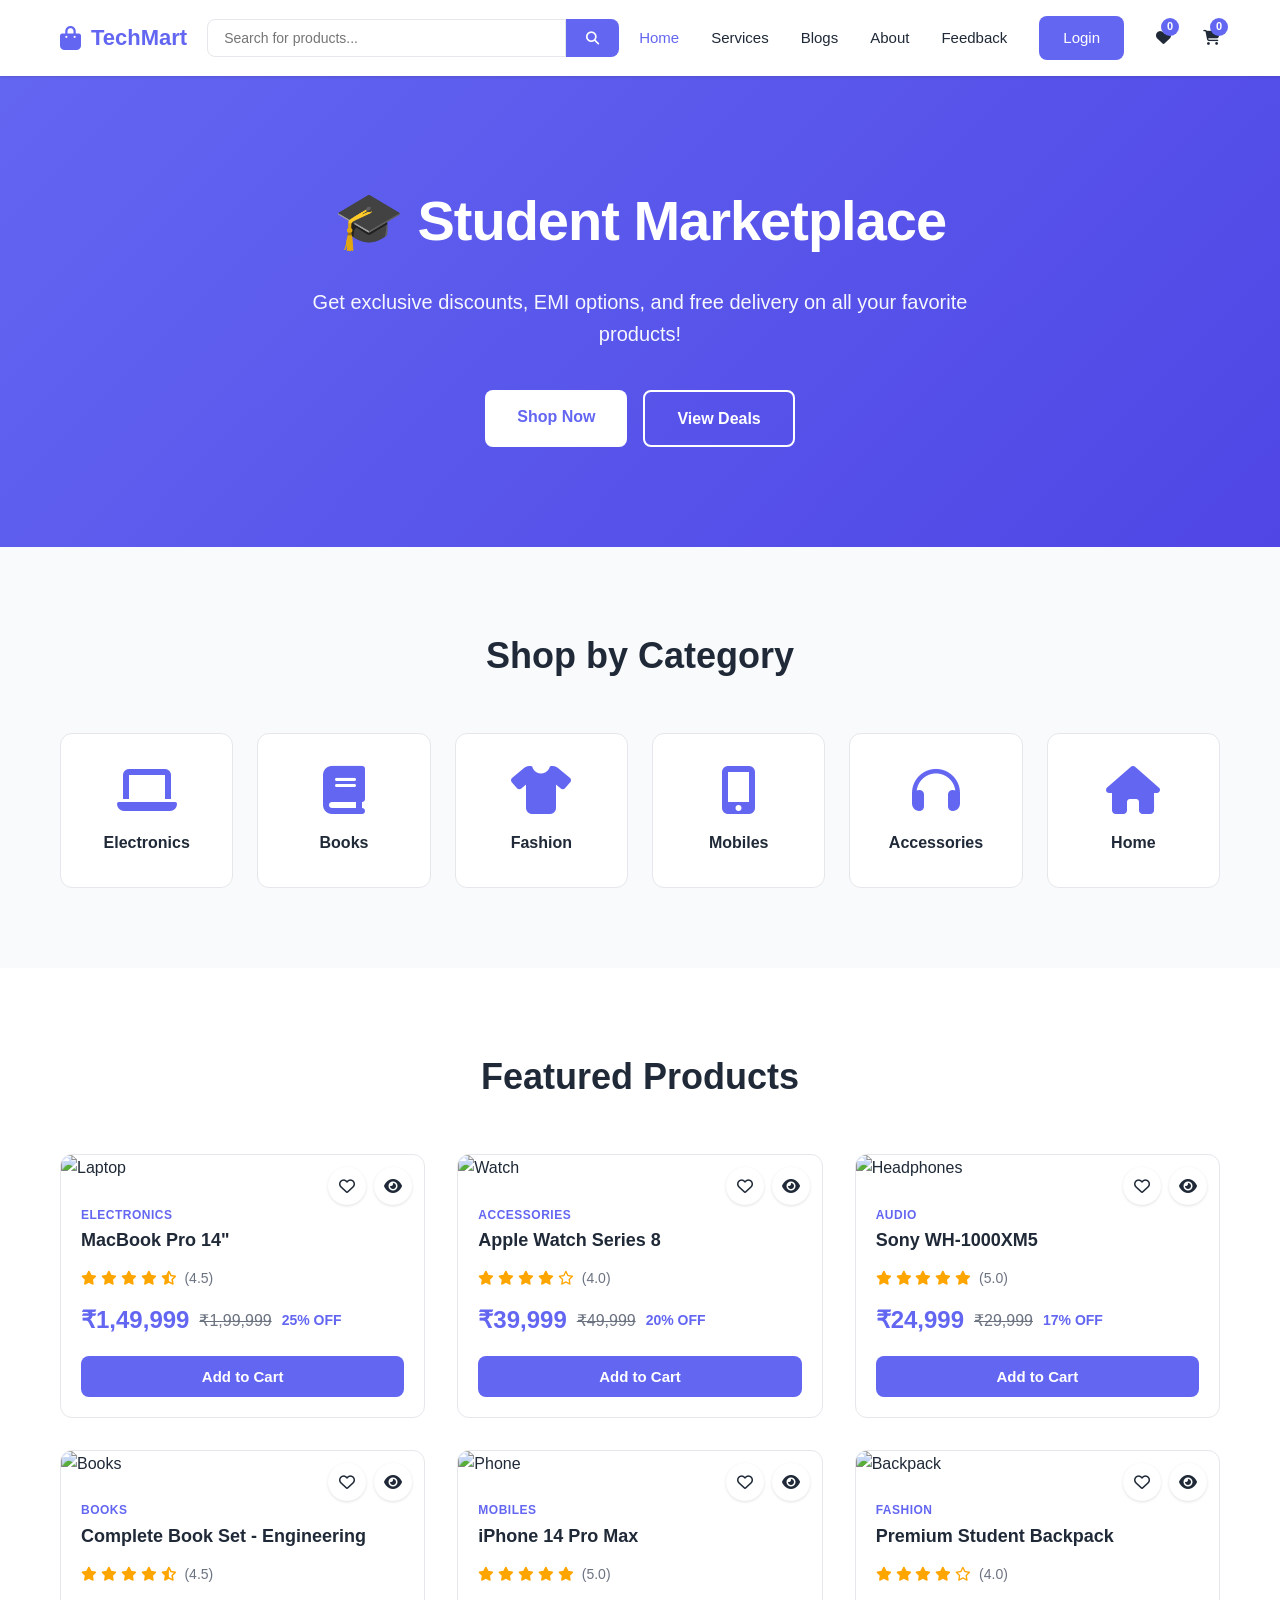
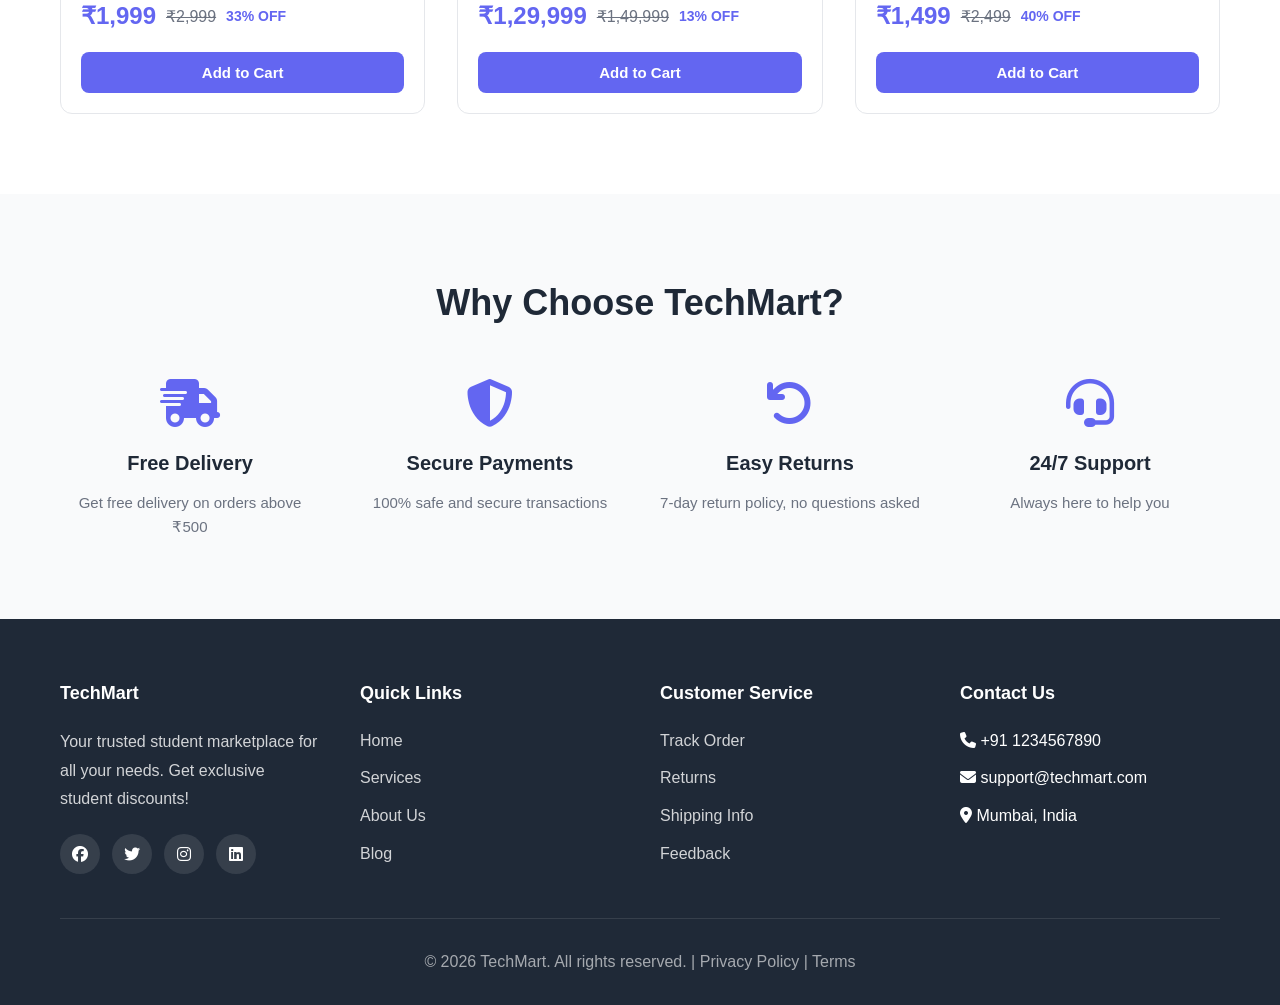
==== commit d7fad8a9: "Enhanced feedback page and implemented authentication system Features: - Professional feedback page " ====
--- a/index.html
+++ b/index.html
@@ -366,6 +366,7 @@
         </div>
     </footer>
 
+    <script src="js/auth-protection.js"></script>
     <script src="js/main.js"></script>
     <script src="js/enhanced.js"></script>
 </body>
--- a/css/style.css
+++ b/css/style.css
@@ -1,17 +1,17 @@
-/* Gen Z Modern Color Scheme - Purple, Teal, Pink */
+/* Professional White + Purple Theme */
 :root {
-    --primary: #8B5CF6;
-    --secondary: #14B8A6;
-    --accent: #F472B6;
-    --warning: #F59E0B;
-    --success: #10B981;
-    --danger: #EF4444;
+    --primary: #6366F1;
+    --primary-dark: #4F46E5;
+    --primary-light: #818CF8;
     --text-dark: #1F2937;
     --text-light: #6B7280;
+    --text-lighter: #9CA3AF;
     --bg-light: #F9FAFB;
     --white: #FFFFFF;
-    --shadow: 0 1px 3px rgba(0,0,0,0.1);
-    --shadow-lg: 0 10px 25px rgba(0,0,0,0.1);
+    --border: #E5E7EB;
+    --shadow: 0 1px 3px rgba(0,0,0,0.12);
+    --shadow-md: 0 4px 6px rgba(0,0,0,0.1);
+    --shadow-lg: 0 10px 15px rgba(0,0,0,0.1);
 }
 
 * {
@@ -21,7 +21,7 @@
 }
 
 body {
-    font-family: 'Segoe UI', Tahoma, Geneva, Verdana, sans-serif;
+    font-family: -apple-system, BlinkMacSystemFont, 'Segoe UI', 'Roboto', 'Helvetica', 'Arial', sans-serif;
     color: var(--text-dark);
     line-height: 1.6;
     background: var(--white);
@@ -46,7 +46,7 @@
     display: flex;
     align-items: center;
     justify-content: space-between;
-    padding: 15px 0;
+    padding: 16px 0;
     gap: 20px;
 }
 
@@ -54,13 +54,14 @@
     display: flex;
     align-items: center;
     gap: 10px;
+    font-size: 22px;
+    font-weight: 700;
+    color: var(--primary);
+    cursor: pointer;
+}
+
+.logo i {
     font-size: 24px;
-    font-weight: bold;
-    color: var(--primary);
-}
-
-.logo i {
-    font-size: 28px;
 }
 
 .search-bar {
@@ -71,11 +72,12 @@
 
 .search-bar input {
     flex: 1;
-    padding: 10px 15px;
-    border: 2px solid var(--bg-light);
+    padding: 10px 16px;
+    border: 1px solid var(--border);
     border-radius: 8px 0 0 8px;
     font-size: 14px;
     outline: none;
+    transition: border-color 0.3s;
 }
 
 .search-bar input:focus {
@@ -89,18 +91,24 @@
     border: none;
     border-radius: 0 8px 8px 0;
     cursor: pointer;
+    transition: background 0.3s;
+}
+
+.search-bar button:hover {
+    background: var(--primary-dark);
 }
 
 .nav-links {
     display: flex;
     align-items: center;
-    gap: 25px;
+    gap: 32px;
 }
 
 .nav-links a {
     text-decoration: none;
     color: var(--text-dark);
     font-weight: 500;
+    font-size: 15px;
     transition: color 0.3s;
 }
 
@@ -112,19 +120,25 @@
 .login-btn {
     background: var(--primary);
     color: var(--white) !important;
-    padding: 8px 20px;
+    padding: 10px 24px;
     border-radius: 8px;
+    transition: background 0.3s;
+}
+
+.login-btn:hover {
+    background: var(--primary-dark);
 }
 
 .wishlist-btn, .cart-btn {
     position: relative;
+    font-size: 20px;
 }
 
 .wishlist-count, .cart-count {
     position: absolute;
     top: -8px;
     right: -8px;
-    background: var(--danger);
+    background: var(--primary);
     color: var(--white);
     border-radius: 50%;
     width: 18px;
@@ -133,46 +147,40 @@
     align-items: center;
     justify-content: center;
     font-size: 11px;
-    font-weight: bold;
+    font-weight: 600;
 }
 
 .hamburger {
     display: none;
-    flex-direction: column;
-    gap: 5px;
-    cursor: pointer;
-}
-
-.hamburger span {
-    width: 25px;
-    height: 3px;
-    background: var(--text-dark);
-    border-radius: 3px;
 }
 
 /* Hero Section */
 .hero {
-    background: linear-gradient(135deg, var(--primary) 0%, var(--secondary) 100%);
+    background: linear-gradient(135deg, var(--primary) 0%, var(--primary-dark) 100%);
     color: var(--white);
-    padding: 80px 0;
+    padding: 100px 0;
     text-align: center;
 }
 
 .hero-content h1 {
-    font-size: 48px;
+    font-size: 56px;
+    font-weight: 700;
     margin-bottom: 20px;
-    font-weight: 700;
+    letter-spacing: -1px;
 }
 
 .hero-content p {
     font-size: 20px;
-    margin-bottom: 30px;
+    margin-bottom: 40px;
     opacity: 0.95;
+    max-width: 700px;
+    margin-left: auto;
+    margin-right: auto;
 }
 
 .hero-buttons {
     display: flex;
-    gap: 15px;
+    gap: 16px;
     justify-content: center;
     flex-wrap: wrap;
 }
@@ -212,83 +220,89 @@
 
 /* Categories */
 .categories {
-    padding: 60px 0;
+    padding: 80px 0;
     background: var(--bg-light);
 }
 
 .categories h2 {
     text-align: center;
-    font-size: 32px;
-    margin-bottom: 40px;
+    font-size: 36px;
+    font-weight: 700;
+    margin-bottom: 48px;
     color: var(--text-dark);
 }
 
 .category-grid {
     display: grid;
-    grid-template-columns: repeat(auto-fit, minmax(150px, 1fr));
-    gap: 20px;
+    grid-template-columns: repeat(auto-fit, minmax(160px, 1fr));
+    gap: 24px;
 }
 
 .category-card {
     background: var(--white);
-    padding: 30px 20px;
+    padding: 32px 20px;
     border-radius: 12px;
     text-align: center;
     cursor: pointer;
     transition: all 0.3s;
-    box-shadow: var(--shadow);
+    border: 1px solid var(--border);
 }
 
 .category-card:hover {
-    transform: translateY(-5px);
+    transform: translateY(-4px);
     box-shadow: var(--shadow-lg);
+    border-color: var(--primary);
 }
 
 .category-card i {
     font-size: 48px;
     color: var(--primary);
-    margin-bottom: 15px;
+    margin-bottom: 16px;
 }
 
 .category-card h3 {
     font-size: 16px;
+    font-weight: 600;
     color: var(--text-dark);
 }
 
 /* Products Section */
 .products {
-    padding: 60px 0;
+    padding: 80px 0;
 }
 
 .products h2 {
     text-align: center;
-    font-size: 32px;
-    margin-bottom: 40px;
+    font-size: 36px;
+    font-weight: 700;
+    margin-bottom: 48px;
     color: var(--text-dark);
 }
 
 .products-grid {
     display: grid;
     grid-template-columns: repeat(auto-fill, minmax(280px, 1fr));
-    gap: 30px;
+    gap: 32px;
 }
 
 .product-card {
     background: var(--white);
     border-radius: 12px;
     overflow: hidden;
-    box-shadow: var(--shadow);
+    border: 1px solid var(--border);
     transition: all 0.3s;
+    position: relative;
 }
 
 .product-card:hover {
-    transform: translateY(-5px);
+    transform: translateY(-4px);
     box-shadow: var(--shadow-lg);
+    border-color: var(--primary);
 }
 
 .product-card img {
     width: 100%;
-    height: 250px;
+    height: 260px;
     object-fit: cover;
 }
 
@@ -297,34 +311,42 @@
 }
 
 .product-category {
-    color: var(--text-light);
+    color: var(--primary);
     font-size: 12px;
     text-transform: uppercase;
-    margin-bottom: 5px;
+    font-weight: 600;
+    letter-spacing: 0.5px;
+    margin-bottom: 8px;
 }
 
 .product-card h3 {
     font-size: 18px;
-    margin-bottom: 10px;
+    font-weight: 600;
+    margin-bottom: 12px;
     color: var(--text-dark);
 }
 
 .rating {
-    color: var(--warning);
+    color: #FFA500;
     font-size: 14px;
-    margin-bottom: 10px;
+    margin-bottom: 12px;
+}
+
+.rating span {
+    color: var(--text-light);
+    margin-left: 4px;
 }
 
 .price {
     display: flex;
     align-items: center;
     gap: 10px;
-    margin-bottom: 15px;
+    margin-bottom: 16px;
 }
 
 .current-price {
     font-size: 24px;
-    font-weight: bold;
+    font-weight: 700;
     color: var(--primary);
 }
 
@@ -335,7 +357,7 @@
 }
 
 .discount {
-    color: var(--success);
+    color: var(--primary);
     font-size: 14px;
     font-weight: 600;
 }
@@ -348,15 +370,54 @@
     border: none;
     border-radius: 8px;
     font-weight: 600;
+    font-size: 15px;
     cursor: pointer;
+    transition: background 0.3s;
+}
+
+.add-to-cart:hover {
+    background: var(--primary-dark);
+}
+
+/* Product Actions */
+.product-actions {
+    position: absolute;
+    top: 12px;
+    right: 12px;
+    display: flex;
+    gap: 8px;
+}
+
+.wishlist-toggle,
+.quick-view {
+    width: 38px;
+    height: 38px;
+    border-radius: 50%;
+    background: var(--white);
+    border: none;
+    cursor: pointer;
+    display: flex;
+    align-items: center;
+    justify-content: center;
+    font-size: 16px;
+    color: var(--text-dark);
+    box-shadow: var(--shadow);
     transition: all 0.3s;
 }
 
-.add-to-cart:hover {
-    background: var(--secondary);
-}
-
-/* Features Section */
+.wishlist-toggle:hover,
+.quick-view:hover {
+    background: var(--primary);
+    color: var(--white);
+    transform: scale(1.1);
+}
+
+.wishlist-toggle.active {
+    background: var(--primary);
+    color: var(--white);
+}
+
+/* Features */
 .features {
     padding: 80px 0;
     background: var(--bg-light);
@@ -364,8 +425,9 @@
 
 .features h2 {
     text-align: center;
-    font-size: 32px;
-    margin-bottom: 50px;
+    font-size: 36px;
+    font-weight: 700;
+    margin-bottom: 48px;
     color: var(--text-dark);
 }
 
@@ -387,12 +449,14 @@
 
 .feature-card h3 {
     font-size: 20px;
-    margin-bottom: 10px;
+    font-weight: 600;
+    margin-bottom: 12px;
     color: var(--text-dark);
 }
 
 .feature-card p {
     color: var(--text-light);
+    font-size: 15px;
     line-height: 1.6;
 }
 
@@ -400,7 +464,7 @@
 footer {
     background: var(--text-dark);
     color: var(--white);
-    padding: 60px 0 20px;
+    padding: 60px 0 30px;
 }
 
 .footer-content {
@@ -412,12 +476,14 @@
 
 .footer-section h3, .footer-section h4 {
     margin-bottom: 20px;
-    color: var(--white);
+    font-size: 18px;
+    font-weight: 600;
 }
 
 .footer-section p {
     color: rgba(255,255,255,0.8);
     margin-bottom: 20px;
+    line-height: 1.8;
 }
 
 .footer-section ul {
@@ -425,7 +491,7 @@
 }
 
 .footer-section ul li {
-    margin-bottom: 10px;
+    margin-bottom: 12px;
 }
 
 .footer-section ul li a {
@@ -435,12 +501,12 @@
 }
 
 .footer-section ul li a:hover {
-    color: var(--primary);
+    color: var(--white);
 }
 
 .social-links {
     display: flex;
-    gap: 15px;
+    gap: 12px;
 }
 
 .social-links a {
@@ -473,82 +539,6 @@
     text-decoration: none;
 }
 
-/* Toast Notification */
-.toast {
-    position: fixed;
-    top: 80px;
-    right: 20px;
-    background: var(--white);
-    padding: 15px 20px;
-    border-radius: 8px;
-    box-shadow: var(--shadow-lg);
-    display: flex;
-    align-items: center;
-    gap: 10px;
-    z-index: 10000;
-    animation: slideIn 0.3s ease;
-}
-
-.toast.success {
-    border-left: 4px solid var(--success);
-}
-
-.toast.error {
-    border-left: 4px solid var(--danger);
-}
-
-@keyframes slideIn {
-    from {
-        transform: translateX(400px);
-        opacity: 0;
-    }
-    to {
-        transform: translateX(0);
-        opacity: 1;
-    }
-}
-
-/* Responsive Design */
-@media (max-width: 768px) {
-    .nav-links {
-        position: fixed;
-        top: 70px;
-        right: -100%;
-        width: 250px;
-        height: calc(100vh - 70px);
-        background: var(--white);
-        flex-direction: column;
-        padding: 30px;
-        box-shadow: var(--shadow-lg);
-        transition: right 0.3s;
-        align-items: flex-start;
-    }
-
-    .nav-links.active {
-        right: 0;
-    }
-
-    .hamburger {
-        display: flex;
-    }
-
-    .search-bar {
-        display: none;
-    }
-
-    .hero-content h1 {
-        font-size: 32px;
-    }
-
-    .hero-content p {
-        font-size: 16px;
-    }
-
-    .products-grid {
-        grid-template-columns: 1fr;
-    }
-}
-
 /* Services Page */
 .services-page {
     padding: 80px 0;
@@ -556,38 +546,65 @@
 
 .page-header {
     text-align: center;
-    margin-bottom: 50px;
+    padding: 80px 0 60px;
+    background: linear-gradient(135deg, #6366F1 0%, #8B5CF6 100%);
+    position: relative;
+    overflow: hidden;
+}
+
+.page-header::before {
+    content: '';
+    position: absolute;
+    top: 0;
+    left: 0;
+    right: 0;
+    bottom: 0;
+    background: url('data:image/svg+xml,<svg width="60" height="60" viewBox="0 0 60 60" xmlns="http://www.w3.org/2000/svg"><circle cx="30" cy="30" r="1.5" fill="%23ffffff" opacity="0.1"/></svg>');
+    animation: backgroundMove 20s linear infinite;
+}
+
+@keyframes backgroundMove {
+    0% { transform: translateY(0); }
+    100% { transform: translateY(60px); }
 }
 
 .page-header h1 {
-    font-size: 42px;
-    color: var(--text-dark);
-    margin-bottom: 15px;
+    font-size: 48px;
+    font-weight: 800;
+    color: var(--white);
+    margin-bottom: 16px;
+    position: relative;
+    z-index: 1;
+    letter-spacing: -0.5px;
+    text-shadow: 0 2px 20px rgba(0,0,0,0.1);
 }
 
 .page-header p {
-    font-size: 18px;
-    color: var(--text-light);
+    font-size: 20px;
+    color: rgba(255, 255, 255, 0.95);
+    position: relative;
+    z-index: 1;
+    font-weight: 500;
 }
 
 .services-grid {
     display: grid;
     grid-template-columns: repeat(auto-fit, minmax(320px, 1fr));
-    gap: 30px;
+    gap: 32px;
 }
 
 .service-card {
     background: var(--white);
     padding: 40px;
     border-radius: 12px;
-    box-shadow: var(--shadow);
+    border: 1px solid var(--border);
     transition: all 0.3s;
-    border-top: 4px solid var(--primary);
 }
 
 .service-card:hover {
-    transform: translateY(-5px);
+    transform: translateY(-4px);
     box-shadow: var(--shadow-lg);
+    border-color: var(--primary);
 }
 
 .service-card i {
@@ -598,322 +615,994 @@
 
 .service-card h3 {
     font-size: 22px;
-    margin-bottom: 15px;
+    font-weight: 600;
+    margin-bottom: 16px;
     color: var(--text-dark);
 }
 
 .service-card p {
     color: var(--text-light);
     line-height: 1.8;
+    font-size: 15px;
 }
 
 /* About Page */
 .about-hero {
-    background: linear-gradient(135deg, var(--primary) 0%, var(--secondary) 100%);
+    background: linear-gradient(135deg, var(--primary) 0%, var(--primary-dark) 100%);
     color: var(--white);
-    padding: 80px 0;
+    padding: 100px 0;
     text-align: center;
 }
 
 .about-hero h1 {
     font-size: 48px;
-    margin-bottom: 20px;
+    font-weight: 700;
+    margin-bottom: 16px;
+}
+
+.about-hero p {
+    font-size: 20px;
+    opacity: 0.95;
 }
 
 .about-section {
-    padding: 80px 0;
+    padding: 100px 0;
+    position: relative;
 }
 
 .about-section:nth-child(even) {
-    background: var(--bg-light);
+    background: linear-gradient(180deg, #F9FAFB 0%, #FFFFFF 100%);
 }
 
 .about-content {
-    max-width: 800px;
+    display: grid;
+    grid-template-columns: 1fr 1fr;
+    gap: 60px;
+    align-items: center;
+    max-width: 1200px;
     margin: 0 auto;
-    text-align: center;
-}
-
-.about-content h2 {
-    font-size: 36px;
-    margin-bottom: 20px;
-    color: var(--text-dark);
-}
-
-.about-content p {
+}
+
+.about-text h2 {
+    font-size: 42px;
+    font-weight: 800;
+    margin-bottom: 28px;
+    color: var(--text-dark);
+    line-height: 1.2;
+    letter-spacing: -0.5px;
+    position: relative;
+    padding-bottom: 20px;
+}
+
+.about-text h2::after {
+    content: '';
+    position: absolute;
+    bottom: 0;
+    left: 0;
+    width: 80px;
+    height: 4px;
+    background: linear-gradient(90deg, var(--primary), var(--primary-light));
+    border-radius: 2px;
+}
+
+.about-text p {
     font-size: 18px;
     color: var(--text-light);
     line-height: 1.8;
+    margin-bottom: 24px;
+}
+
+.about-image {
+    position: relative;
+    border-radius: 20px;
+    overflow: hidden;
+    box-shadow: 0 20px 60px rgba(99, 102, 241, 0.15);
+    transition: transform 0.3s ease;
+}
+
+.about-image:hover {
+    transform: translateY(-8px);
+}
+
+.about-image img {
+    width: 100%;
+    height: 100%;
+    object-fit: cover;
+    display: block;
+    transition: transform 0.5s ease;
+}
+
+.about-image:hover img {
+    transform: scale(1.05);
+}
+
+.stats-section {
+    padding: 100px 0;
+    background: linear-gradient(135deg, var(--primary) 0%, #8B5CF6 100%);
+    position: relative;
+    overflow: hidden;
+}
+
+.stats-section::before {
+    content: '';
+    position: absolute;
+    top: -50%;
+    left: -50%;
+    width: 200%;
+    height: 200%;
+    background: radial-gradient(circle, rgba(255,255,255,0.1) 1px, transparent 1px);
+    background-size: 40px 40px;
+    animation: rotateBackground 40s linear infinite;
+}
+
+@keyframes rotateBackground {
+    0% { transform: rotate(0deg); }
+    100% { transform: rotate(360deg); }
+}
+
+.stats-grid {
+    display: grid;
+    grid-template-columns: repeat(auto-fit, minmax(250px, 1fr));
+    gap: 40px;
+    position: relative;
+    z-index: 1;
+}
+
+.stat-card {
+    text-align: center;
+    padding: 40px 20px;
+    background: rgba(255, 255, 255, 0.1);
+    backdrop-filter: blur(10px);
+    border-radius: 20px;
+    border: 1px solid rgba(255, 255, 255, 0.2);
+    transition: all 0.3s ease;
+    position: relative;
+    overflow: hidden;
+}
+
+.stat-card::before {
+    content: '';
+    position: absolute;
+    top: 0;
+    left: 0;
+    right: 0;
+    bottom: 0;
+    background: linear-gradient(135deg, rgba(255,255,255,0.2) 0%, transparent 100%);
+    opacity: 0;
+    transition: opacity 0.3s ease;
+}
+
+.stat-card:hover {
+    transform: translateY(-10px);
+    background: rgba(255, 255, 255, 0.15);
+    box-shadow: 0 20px 40px rgba(0, 0, 0, 0.2);
+}
+
+.stat-card:hover::before {
+    opacity: 1;
+}
+
+.stat-card i {
+    font-size: 48px;
+    color: white;
     margin-bottom: 20px;
+    opacity: 0.9;
+}
+
+.stat-card h3 {
+    font-size: 56px;
+    font-weight: 800;
+    color: white;
+    margin-bottom: 12px;
+    letter-spacing: -1px;
+    text-shadow: 0 2px 10px rgba(0,0,0,0.2);
+}
+
+.stat-card p {
+    color: rgba(255, 255, 255, 0.95);
+    font-size: 18px;
+    font-weight: 600;
+    letter-spacing: 0.5px;
+}
+
+.mission-section {
+    padding: 100px 0;
+    background: white;
+}
+
+.section-title {
+    text-align: center;
+    font-size: 42px;
+    font-weight: 800;
+    color: var(--text-dark);
+    margin-bottom: 60px;
+    letter-spacing: -0.5px;
+    position: relative;
+    padding-bottom: 20px;
+}
+
+.section-title::after {
+    content: '';
+    position: absolute;
+    bottom: 0;
+    left: 50%;
+    transform: translateX(-50%);
+    width: 80px;
+    height: 4px;
+    background: linear-gradient(90deg, var(--primary), var(--primary-light));
+    border-radius: 2px;
+}
+
+.mission-grid {
+    display: grid;
+    grid-template-columns: repeat(auto-fit, minmax(320px, 1fr));
+    gap: 40px;
+    max-width: 1200px;
+    margin: 0 auto;
+}
+
+.mission-card {
+    padding: 48px 36px;
+    background: white;
+    border-radius: 20px;
+    box-shadow: 0 4px 20px rgba(0, 0, 0, 0.08);
+    border: 1px solid var(--border);
+    transition: all 0.3s ease;
+    position: relative;
+    overflow: hidden;
+}
+
+.mission-card::before {
+    content: '';
+    position: absolute;
+    top: 0;
+    left: 0;
+    width: 100%;
+    height: 4px;
+    background: linear-gradient(90deg, var(--primary), var(--primary-light));
+    transform: scaleX(0);
+    transition: transform 0.3s ease;
+}
+
+.mission-card:hover {
+    transform: translateY(-10px);
+    box-shadow: 0 20px 40px rgba(99, 102, 241, 0.15);
+    border-color: var(--primary-light);
+}
+
+.mission-card:hover::before {
+    transform: scaleX(1);
+}
+
+.mission-icon {
+    width: 80px;
+    height: 80px;
+    background: linear-gradient(135deg, var(--primary) 0%, var(--primary-light) 100%);
+    border-radius: 20px;
+    display: flex;
+    align-items: center;
+    justify-content: center;
+    margin-bottom: 24px;
+    transition: transform 0.3s ease;
+}
+
+.mission-card:hover .mission-icon {
+    transform: scale(1.1) rotate(5deg);
+}
+
+.mission-icon i {
+    font-size: 36px;
+    color: white;
+}
+
+.mission-card h3 {
+    font-size: 24px;
+    font-weight: 700;
+    margin-bottom: 16px;
+    color: var(--text-dark);
+}
+
+.mission-card p {
+    color: var(--text-light);
+    line-height: 1.8;
+    font-size: 16px;
 }
 
 .team-grid {
     display: grid;
     grid-template-columns: repeat(auto-fit, minmax(250px, 1fr));
-    gap: 30px;
-    margin-top: 50px;
-}
-
-.team-member {
+    gap: 40px;
+    margin-top: 60px;
+}
+
+.team-section {
+    padding: 100px 0;
+    background: linear-gradient(180deg, #F9FAFB 0%, #FFFFFF 100%);
+}
+
+.team-card {
     text-align: center;
-}
-
-.team-member img {
-    width: 150px;
-    height: 150px;
+    background: white;
+    padding: 40px 24px;
+    border-radius: 20px;
+    box-shadow: 0 4px 20px rgba(0, 0, 0, 0.08);
+    border: 1px solid var(--border);
+    transition: all 0.3s ease;
+}
+
+.team-card:hover {
+    transform: translateY(-10px);
+    box-shadow: 0 20px 40px rgba(99, 102, 241, 0.15);
+}
+
+.team-image {
+    position: relative;
+    width: 160px;
+    height: 160px;
+    margin: 0 auto 24px;
+}
+
+.team-image::before {
+    content: '';
+    position: absolute;
+    top: -10px;
+    left: -10px;
+    right: -10px;
+    bottom: -10px;
+    background: linear-gradient(135deg, var(--primary) 0%, var(--primary-light) 100%);
+    border-radius: 50%;
+    opacity: 0.2;
+    transition: all 0.3s ease;
+}
+
+.team-card:hover .team-image::before {
+    transform: scale(1.1);
+    opacity: 0.3;
+}
+
+.team-image img {
+    width: 160px;
+    height: 160px;
     border-radius: 50%;
     object-fit: cover;
+    border: 5px solid white;
+    box-shadow: 0 8px 24px rgba(0, 0, 0, 0.12);
+    position: relative;
+    z-index: 1;
+    transition: transform 0.3s ease;
+}
+
+.team-card:hover .team-image img {
+    transform: scale(1.05);
+}
+
+.team-card h3 {
+    font-size: 22px;
+    font-weight: 700;
+    margin-bottom: 8px;
+    color: var(--text-dark);
+}
+
+.team-card p {
+    color: var(--text-light);
+    font-size: 15px;
     margin-bottom: 20px;
-    border: 4px solid var(--primary);
-}
-
-.team-member h3 {
-    font-size: 20px;
-    margin-bottom: 5px;
-}
-
-.team-member p {
+}
+
+.team-social {
+    display: flex;
+    gap: 12px;
+    justify-content: center;
+}
+
+.team-social a {
+    width: 40px;
+    height: 40px;
+    background: var(--bg-light);
+    border-radius: 50%;
+    display: flex;
+    align-items: center;
+    justify-content: center;
     color: var(--text-light);
-}
-
-.stats-grid {
-    display: grid;
-    grid-template-columns: repeat(auto-fit, minmax(200px, 1fr));
+    transition: all 0.3s ease;
+    text-decoration: none;
+}
+
+.team-social a:hover {
+    background: var(--primary);
+    color: white;
+    transform: translateY(-3px);
+}
+
+.timeline-section {
+    padding: 100px 0;
+    background: white;
+}
+
+.timeline {
+    max-width: 900px;
+    margin: 60px auto 0;
+    position: relative;
+}
+
+.timeline::before {
+    content: '';
+    position: absolute;
+    left: 130px;
+    top: 20px;
+    bottom: 20px;
+    width: 3px;
+    background: linear-gradient(180deg, var(--primary), var(--primary-light));
+}
+
+.timeline-item {
+    display: flex;
     gap: 40px;
-    margin-top: 50px;
-}
-
-.stat-card {
-    text-align: center;
-}
-
-.stat-card h3 {
-    font-size: 48px;
-    color: var(--primary);
-    margin-bottom: 10px;
-}
-
-.stat-card p {
-    color: var(--text-dark);
-    font-size: 18px;
-}
-
-.timeline {
-    max-width: 800px;
-    margin: 50px auto;
-}
-
-.timeline-item {
-    display: flex;
-    gap: 30px;
-    margin-bottom: 30px;
-    position: relative;
-}
-
-.timeline-year {
+    margin-bottom: 50px;
+    position: relative;
+}
+
+.timeline-date {
     flex-shrink: 0;
     width: 100px;
-    font-size: 24px;
-    font-weight: bold;
-    color: var(--primary);
+    height: 100px;
+    background: linear-gradient(135deg, var(--primary), var(--primary-light));
+    border-radius: 50%;
+    display: flex;
+    align-items: center;
+    justify-content: center;
+    font-size: 20px;
+    font-weight: 800;
+    color: white;
+    box-shadow: 0 8px 24px rgba(99, 102, 241, 0.3);
+    position: relative;
+    z-index: 1;
+    transition: transform 0.3s ease;
+}
+
+.timeline-item:hover .timeline-date {
+    transform: scale(1.1) rotate(5deg);
 }
 
 .timeline-content {
     flex: 1;
-    padding: 20px;
-    background: var(--white);
-    border-radius: 8px;
-    box-shadow: var(--shadow);
-}
-
-.timeline-content h4 {
-    margin-bottom: 10px;
+    padding: 32px;
+    background: white;
+    border-radius: 16px;
+    box-shadow: 0 4px 20px rgba(0, 0, 0, 0.08);
+    border: 1px solid var(--border);
+    transition: all 0.3s ease;
+    position: relative;
+}
+
+.timeline-content::before {
+    content: '';
+    position: absolute;
+    left: -20px;
+    top: 40px;
+    width: 0;
+    height: 0;
+    border-top: 10px solid transparent;
+    border-bottom: 10px solid transparent;
+    border-right: 20px solid white;
+}
+
+.timeline-item:hover .timeline-content {
+    transform: translateX(10px);
+    box-shadow: 0 10px 40px rgba(99, 102, 241, 0.15);
+}
+
+.timeline-content h3 {
+    margin-bottom: 12px;
+    font-size: 22px;
+    font-weight: 700;
     color: var(--text-dark);
 }
 
 .timeline-content p {
     color: var(--text-light);
-}
-
-/* Blog Page */
+    line-height: 1.8;
+    font-size: 16px;
+}
+
+.why-choose-section {
+    padding: 100px 0;
+    background: linear-gradient(180deg, #F9FAFB 0%, #FFFFFF 100%);
+}
+
+.why-choose-grid {
+    display: grid;
+    grid-template-columns: repeat(auto-fit, minmax(300px, 1fr));
+    gap: 32px;
+    max-width: 1200px;
+    margin: 0 auto;
+}
+
+.why-choose-card {
+    padding: 36px 28px;
+    background: white;
+    border-radius: 16px;
+    box-shadow: 0 4px 16px rgba(0, 0, 0, 0.06);
+    border: 1px solid var(--border);
+    transition: all 0.3s ease;
+    text-align: center;
+}
+
+.why-choose-card:hover {
+    transform: translateY(-8px);
+    box-shadow: 0 16px 32px rgba(99, 102, 241, 0.12);
+    border-color: var(--primary-light);
+}
+
+.why-choose-card i {
+    font-size: 48px;
+    background: linear-gradient(135deg, var(--primary), var(--primary-light));
+    -webkit-background-clip: text;
+    -webkit-text-fill-color: transparent;
+    background-clip: text;
+    margin-bottom: 20px;
+    display: inline-block;
+    transition: transform 0.3s ease;
+}
+
+.why-choose-card:hover i {
+    transform: scale(1.2);
+}
+
+.why-choose-card h3 {
+    font-size: 20px;
+    font-weight: 700;
+    margin-bottom: 12px;
+    color: var(--text-dark);
+}
+
+.why-choose-card p {
+    color: var(--text-light);
+    line-height: 1.6;
+    font-size: 15px;
+}
+
+/* Blogs Page */
 .blogs-page {
     padding: 80px 0;
 }
 
-.blog-filters {
-    display: flex;
+.featured-blog {
+    padding: 80px 0;
+    background: linear-gradient(180deg, #FFFFFF 0%, #F9FAFB 100%);
+}
+
+.blog-featured-card {
+    display: grid;
+    grid-template-columns: 1.2fr 1fr;
+    gap: 0;
+    background: white;
+    border-radius: 24px;
+    overflow: hidden;
+    box-shadow: 0 10px 40px rgba(0, 0, 0, 0.12);
+    border: 1px solid var(--border);
+    transition: all 0.3s ease;
+}
+
+.blog-featured-card:hover {
+    transform: translateY(-8px);
+    box-shadow: 0 20px 60px rgba(99, 102, 241, 0.2);
+}
+
+.blog-featured-image {
+    position: relative;
+    overflow: hidden;
+}
+
+.blog-featured-image img {
+    width: 100%;
+    height: 100%;
+    object-fit: cover;
+    transition: transform 0.5s ease;
+}
+
+.blog-featured-card:hover .blog-featured-image img {
+    transform: scale(1.1);
+}
+
+.blog-badge {
+    position: absolute;
+    top: 24px;
+    right: 24px;
+    padding: 8px 20px;
+    background: linear-gradient(135deg, var(--primary), var(--primary-light));
+    color: white;
+    border-radius: 20px;
+    font-size: 13px;
+    font-weight: 700;
+    text-transform: uppercase;
+    letter-spacing: 0.5px;
+    box-shadow: 0 4px 12px rgba(99, 102, 241, 0.4);
+}
+
+.blog-badge.featured {
+    background: linear-gradient(135deg, #F59E0B, #EF4444);
+}
+
+.blog-featured-content {
+    padding: 48px 40px;
+    display: flex;
+    flex-direction: column;
     justify-content: center;
-    gap: 15px;
-    margin-bottom: 50px;
+}
+
+.blog-featured-content h2 {
+    font-size: 32px;
+    font-weight: 800;
+    margin-bottom: 20px;
+    color: var(--text-dark);
+    line-height: 1.3;
+    letter-spacing: -0.5px;
+}
+
+.blog-featured-content p {
+    font-size: 17px;
+    color: var(--text-light);
+    line-height: 1.8;
+    margin-bottom: 28px;
+}
+
+.blog-filter {
+    padding: 40px 0;
+}
+
+.blog-filter h3 {
+    text-align: center;
+    font-size: 20px;
+    font-weight: 700;
+    color: var(--text-dark);
+    margin-bottom: 24px;
+}
+
+.filter-buttons {
+    display: flex;
+    justify-content: center;
+    gap: 12px;
+    margin-bottom: 60px;
     flex-wrap: wrap;
 }
 
 .filter-btn {
-    padding: 10px 25px;
-    border: 2px solid var(--primary);
-    background: transparent;
-    color: var(--primary);
-    border-radius: 25px;
+    padding: 10px 24px;
+    border: 2px solid var(--border);
+    background: var(--white);
+    color: var(--text-dark);
+    border-radius: 24px;
     cursor: pointer;
     transition: all 0.3s;
     font-weight: 600;
+    font-size: 14px;
 }
 
 .filter-btn.active,
 .filter-btn:hover {
     background: var(--primary);
     color: var(--white);
-}
-
-.blogs-grid {
+    border-color: var(--primary);
+}
+
+.blogs-section {
+    padding: 60px 0 100px;
+    background: var(--bg-light);
+}
+
+.blog-grid {
     display: grid;
-    grid-template-columns: repeat(auto-fill, minmax(350px, 1fr));
-    gap: 30px;
+    grid-template-columns: repeat(auto-fill, minmax(360px, 1fr));
+    gap: 36px;
 }
 
 .blog-card {
-    background: var(--white);
-    border-radius: 12px;
+    background: white;
+    border-radius: 20px;
     overflow: hidden;
-    box-shadow: var(--shadow);
-    transition: all 0.3s;
+    border: 1px solid var(--border);
+    transition: all 0.3s ease;
+    position: relative;
+}
+
+.blog-card::before {
+    content: '';
+    position: absolute;
+    top: 0;
+    left: 0;
+    right: 0;
+    height: 4px;
+    background: linear-gradient(90deg, var(--primary), var(--primary-light));
+    transform: scaleX(0);
+    transition: transform 0.3s ease;
 }
 
 .blog-card:hover {
-    transform: translateY(-5px);
-    box-shadow: var(--shadow-lg);
-}
-
-.blog-card img {
+    transform: translateY(-8px);
+    box-shadow: 0 20px 40px rgba(99, 102, 241, 0.15);
+    border-color: var(--primary-light);
+}
+
+.blog-card:hover::before {
+    transform: scaleX(1);
+}
+
+.blog-image {
+    position: relative;
+    height: 240px;
+    overflow: hidden;
+}
+
+.blog-image img {
     width: 100%;
-    height: 200px;
+    height: 100%;
     object-fit: cover;
+    transition: transform 0.5s ease;
+}
+
+.blog-card:hover .blog-image img {
+    transform: scale(1.1);
+}
+
+.blog-image .blog-badge {
+    top: 20px;
+    right: 20px;
 }
 
 .blog-content {
-    padding: 25px;
+    padding: 28px;
 }
 
 .blog-meta {
     display: flex;
-    gap: 15px;
-    margin-bottom: 15px;
-    font-size: 14px;
+    gap: 20px;
+    margin-bottom: 18px;
+    font-size: 13px;
     color: var(--text-light);
+    flex-wrap: wrap;
+}
+
+.blog-meta span {
+    display: flex;
+    align-items: center;
+    gap: 6px;
+}
+
+.blog-meta i {
+    color: var(--primary);
 }
 
 .blog-card h3 {
     font-size: 22px;
-    margin-bottom: 10px;
-    color: var(--text-dark);
+    font-weight: 700;
+    margin-bottom: 14px;
+    color: var(--text-dark);
+    line-height: 1.4;
+    transition: color 0.3s ease;
+}
+
+.blog-card:hover h3 {
+    color: var(--primary);
 }
 
 .blog-card p {
     color: var(--text-light);
-    line-height: 1.6;
-    margin-bottom: 20px;
+    line-height: 1.7;
+    margin-bottom: 24px;
+    font-size: 15px;
 }
 
 .read-more {
     color: var(--primary);
     text-decoration: none;
+    font-weight: 700;
+    display: inline-flex;
+    align-items: center;
+    gap: 8px;
+    font-size: 15px;
+    transition: gap 0.3s ease;
+}
+
+.read-more:hover {
+    gap: 14px;
+}
+
+.read-more i {
+    transition: transform 0.3s ease;
+}
+
+.read-more:hover i {
+    transform: translateX(4px);
+}
+
+.pagination {
+    display: flex;
+    justify-content: center;
+    gap: 12px;
+    margin-top: 60px;
+}
+
+.page-link {
+    width: 44px;
+    height: 44px;
+    display: flex;
+    align-items: center;
+    justify-content: center;
+    background: white;
+    border: 1px solid var(--border);
+    border-radius: 12px;
+    color: var(--text-dark);
+    text-decoration: none;
     font-weight: 600;
-    display: inline-flex;
-    align-items: center;
-    gap: 5px;
-}
-
-.newsletter {
-    background: linear-gradient(135deg, var(--primary) 0%, var(--secondary) 100%);
-    padding: 60px 0;
-    margin-top: 80px;
-    border-radius: 12px;
+    transition: all 0.3s ease;
+}
+
+.page-link:hover,
+.page-link.active {
+    background: var(--primary);
+    color: white;
+    border-color: var(--primary);
+    transform: translateY(-2px);
+}
+
+.newsletter-section {
+    padding: 100px 0;
+    background: white;
 }
 
 .newsletter-content {
     text-align: center;
-    color: var(--white);
-    max-width: 600px;
+    max-width: 700px;
     margin: 0 auto;
+    padding: 80px 60px;
+    background: linear-gradient(135deg, var(--primary) 0%, #8B5CF6 100%);
+    border-radius: 32px;
+    position: relative;
+    overflow: hidden;
+    box-shadow: 0 20px 60px rgba(99, 102, 241, 0.3);
+}
+
+.newsletter-content::before {
+    content: '';
+    position: absolute;
+    top: -50%;
+    right: -50%;
+    width: 200%;
+    height: 200%;
+    background: radial-gradient(circle, rgba(255,255,255,0.1) 1px, transparent 1px);
+    background-size: 30px 30px;
+    animation: backgroundMove 30s linear infinite;
 }
 
 .newsletter-content h2 {
-    font-size: 36px;
-    margin-bottom: 15px;
+    font-size: 38px;
+    font-weight: 800;
+    color: white;
+    position: relative;
+    z-index: 1;
+    margin-bottom: 16px;
+    letter-spacing: -0.5px;
+    margin-bottom: 16px;
 }
 
 .newsletter-content p {
-    margin-bottom: 30px;
-    opacity: 0.95;
+    margin-bottom: 36px;
+    color: rgba(255, 255, 255, 0.95);
+    font-size: 18px;
+    position: relative;
+    z-index: 1;
 }
 
 .newsletter-form {
     display: flex;
-    gap: 10px;
-    max-width: 500px;
+    gap: 12px;
+    max-width: 550px;
     margin: 0 auto;
+    position: relative;
+    z-index: 1;
 }
 
 .newsletter-form input {
     flex: 1;
-    padding: 14px;
-    border: none;
-    border-radius: 8px;
-    font-size: 14px;
+    padding: 18px 24px;
+    border: 2px solid rgba(255, 255, 255, 0.3);
+    background: rgba(255, 255, 255, 0.1);
+    backdrop-filter: blur(10px);
+    border-radius: 12px;
+    font-size: 16px;
+    color: white;
+    transition: all 0.3s ease;
+}
+
+.newsletter-form input::placeholder {
+    color: rgba(255, 255, 255, 0.7);
+}
+
+.newsletter-form input:focus {
+    outline: none;
+    border-color: white;
+    background: rgba(255, 255, 255, 0.2);
 }
 
 .newsletter-form button {
-    padding: 14px 30px;
-    background: var(--white);
+    padding: 18px 36px;
+    background: white;
     color: var(--primary);
     border: none;
-    border-radius: 8px;
-    font-weight: 600;
+    border-radius: 12px;
+    font-weight: 700;
     cursor: pointer;
-    transition: all 0.3s;
+    transition: all 0.3s ease;
+    font-size: 16px;
+    white-space: nowrap;
 }
 
 .newsletter-form button:hover {
-    transform: translateY(-2px);
-    box-shadow: var(--shadow-lg);
+    transform: translateY(-3px);
+    box-shadow: 0 12px 24px rgba(0, 0, 0, 0.2);
 }
 
 /* Feedback Page */
-.feedback-page {
+.feedback-section {
     padding: 80px 0;
-    background: var(--bg-light);
+    background: linear-gradient(180deg, #F9FAFB 0%, #FFFFFF 100%);
+}
+
+.feedback-container {
+    display: grid;
+    grid-template-columns: 1.5fr 1fr;
+    gap: 48px;
+    max-width: 1200px;
+    margin: 0 auto;
+}
+
+.feedback-form-section h2 {
+    font-size: 32px;
+    font-weight: 800;
+    color: var(--text-dark);
+    margin-bottom: 12px;
+    letter-spacing: -0.5px;
+}
+
+.feedback-form-section > p {
+    color: var(--text-light);
+    font-size: 16px;
+    margin-bottom: 32px;
+    line-height: 1.6;
 }
 
 .feedback-form {
-    max-width: 600px;
-    margin: 0 auto;
-    background: var(--white);
+    background: white;
     padding: 40px;
-    border-radius: 12px;
-    box-shadow: var(--shadow);
+    border-radius: 20px;
+    box-shadow: 0 8px 32px rgba(0, 0, 0, 0.08);
+    border: 1px solid var(--border);
 }
 
 .form-group {
-    margin-bottom: 25px;
+    margin-bottom: 24px;
 }
 
 .form-group label {
     display: block;
-    margin-bottom: 8px;
+    margin-bottom: 10px;
     color: var(--text-dark);
     font-weight: 600;
+    font-size: 15px;
 }
 
 .form-group input,
 .form-group textarea,
 .form-group select {
     width: 100%;
-    padding: 12px;
-    border: 2px solid var(--bg-light);
-    border-radius: 8px;
-    font-size: 14px;
+    padding: 14px 16px;
+    border: 2px solid var(--border);
+    border-radius: 12px;
+    font-size: 15px;
     font-family: inherit;
-    transition: border-color 0.3s;
+    transition: all 0.3s ease;
+    background: white;
 }
 
 .form-group input:focus,
@@ -921,72 +1610,315 @@
 .form-group select:focus {
     outline: none;
     border-color: var(--primary);
+    box-shadow: 0 0 0 4px rgba(99, 102, 241, 0.1);
+    transform: translateY(-2px);
 }
 
 .form-group textarea {
     resize: vertical;
-    min-height: 120px;
+    min-height: 140px;
+}
+
+.form-group small {
+    display: block;
+    margin-top: 8px;
+    color: var(--text-light);
+    font-size: 13px;
+}
+
+.checkbox-group {
+    margin: 20px 0;
+}
+
+.checkbox {
+    display: flex;
+    align-items: center;
+    gap: 10px;
+    cursor: pointer;
+}
+
+.checkbox input[type="checkbox"] {
+    width: 20px;
+    height: 20px;
+    cursor: pointer;
 }
 
 .star-rating {
     display: flex;
-    gap: 10px;
-    font-size: 32px;
+    gap: 12px;
+    font-size: 36px;
     cursor: pointer;
+    margin-top: 8px;
 }
 
 .star-rating i {
-    color: #ddd;
-    transition: color 0.2s;
-}
-
+    color: #E5E7EB;
+    transition: all 0.3s ease;
+}
+
+.star-rating i:hover,
 .star-rating i.active {
-    color: var(--warning);
+    color: #FFA500;
+    transform: scale(1.2);
 }
 
 .submit-btn {
     width: 100%;
-    padding: 14px;
-    background: var(--primary);
-    color: var(--white);
+    padding: 16px;
+    background: linear-gradient(135deg, var(--primary), var(--primary-light));
+    color: white;
     border: none;
-    border-radius: 8px;
+    border-radius: 12px;
     font-size: 16px;
-    font-weight: 600;
+    font-weight: 700;
     cursor: pointer;
-    transition: all 0.3s;
+    transition: all 0.3s ease;
+    margin-top: 12px;
+    box-shadow: 0 4px 12px rgba(99, 102, 241, 0.3);
 }
 
 .submit-btn:hover {
-    background: var(--secondary);
-    transform: translateY(-2px);
+    transform: translateY(-3px);
+    box-shadow: 0 8px 24px rgba(99, 102, 241, 0.4);
+}
+
+.submit-btn:active {
+    transform: translateY(-1px);
+}
+
+.feedback-info {
+    display: flex;
+    flex-direction: column;
+    gap: 24px;
+}
+
+.info-card {
+    background: white;
+    padding: 32px 28px;
+    border-radius: 20px;
+    box-shadow: 0 4px 16px rgba(0, 0, 0, 0.06);
+    border: 1px solid var(--border);
+    text-align: center;
+    transition: all 0.3s ease;
+}
+
+.info-card:hover {
+    transform: translateY(-8px);
+    box-shadow: 0 12px 32px rgba(99, 102, 241, 0.15);
+}
+
+.info-card i {
+    font-size: 48px;
+    background: linear-gradient(135deg, var(--primary), var(--primary-light));
+    -webkit-background-clip: text;
+    -webkit-text-fill-color: transparent;
+    background-clip: text;
+    margin-bottom: 16px;
+    display: inline-block;
+}
+
+.info-card h3 {
+    font-size: 20px;
+    font-weight: 700;
+    color: var(--text-dark);
+    margin-bottom: 12px;
+}
+
+.info-card p {
+    color: var(--text-light);
+    line-height: 1.6;
+    font-size: 14px;
+}
+
+.contact-alternatives {
+    background: linear-gradient(135deg, var(--primary) 0%, #8B5CF6 100%);
+    padding: 32px;
+    border-radius: 20px;
+    color: white;
+}
+
+.contact-alternatives h3 {
+    font-size: 22px;
+    font-weight: 700;
+    margin-bottom: 24px;
+    text-align: center;
+}
+
+.contact-option {
+    display: flex;
+    align-items: center;
+    gap: 20px;
+    padding: 16px;
+    background: rgba(255, 255, 255, 0.1);
+    backdrop-filter: blur(10px);
+    border-radius: 12px;
+    margin-bottom: 12px;
+    transition: all 0.3s ease;
+}
+
+.contact-option:hover {
+    background: rgba(255, 255, 255, 0.2);
+    transform: translateX(8px);
+}
+
+.contact-option i {
+    font-size: 24px;
+    width: 48px;
+    height: 48px;
+    display: flex;
+    align-items: center;
+    justify-content: center;
+    background: rgba(255, 255, 255, 0.2);
+    border-radius: 12px;
+}
+
+.contact-option h4 {
+    font-size: 16px;
+    font-weight: 700;
+    margin-bottom: 4px;
+}
+
+.contact-option p {
+    font-size: 14px;
+    opacity: 0.9;
+}
+
+.testimonials-section {
+    padding: 80px 0;
+    background: white;
+}
+
+.testimonials-grid {
+    display: grid;
+    grid-template-columns: repeat(auto-fit, minmax(320px, 1fr));
+    gap: 32px;
+    margin-top: 48px;
+}
+
+.testimonial-card {
+    background: white;
+    padding: 32px;
+    border-radius: 20px;
+    box-shadow: 0 4px 20px rgba(0, 0, 0, 0.08);
+    border: 1px solid var(--border);
+    transition: all 0.3s ease;
+}
+
+.testimonial-card:hover {
+    transform: translateY(-8px);
+    box-shadow: 0 12px 32px rgba(99, 102, 241, 0.15);
+}
+
+.testimonial-rating {
+    display: flex;
+    gap: 4px;
+    margin-bottom: 16px;
+}
+
+.testimonial-rating i {
+    color: #FFA500;
+    font-size: 18px;
+}
+
+.testimonial-card > p {
+    color: var(--text-light);
+    line-height: 1.8;
+    margin-bottom: 24px;
+    font-size: 15px;
+    font-style: italic;
+}
+
+.testimonial-author {
+    display: flex;
+    align-items: center;
+    gap: 16px;
+}
+
+.testimonial-author img {
+    width: 56px;
+    height: 56px;
+    border-radius: 50%;
+    object-fit: cover;
+    border: 3px solid var(--primary-light);
+}
+
+.testimonial-author h4 {
+    font-size: 16px;
+    font-weight: 700;
+    color: var(--text-dark);
+    margin-bottom: 4px;
+}
+
+.testimonial-author span {
+    font-size: 14px;
+    color: var(--text-light);
 }
 
 /* Registration Page */
-.registration-page {
+.registration-section {
     padding: 80px 0;
-    background: var(--bg-light);
+    background: linear-gradient(180deg, #F9FAFB 0%, #FFFFFF 100%);
+}
+
+.registration-container {
+    max-width: 900px;
+    margin: 0 auto;
+}
+
+.registration-header {
+    text-align: center;
+    margin-bottom: 48px;
+}
+
+.registration-header h1 {
+    font-size: 42px;
+    font-weight: 800;
+    color: var(--text-dark);
+    margin-bottom: 12px;
+    letter-spacing: -0.5px;
+}
+
+.registration-header p {
+    font-size: 18px;
+    color: var(--text-light);
 }
 
 .registration-form {
-    max-width: 700px;
-    margin: 0 auto;
-    background: var(--white);
-    padding: 40px;
-    border-radius: 12px;
-    box-shadow: var(--shadow);
+    background: white;
+    padding: 48px;
+    border-radius: 24px;
+    box-shadow: 0 10px 40px rgba(0, 0, 0, 0.12);
+    border: 1px solid var(--border);
+}
+
+.form-section {
+    margin-bottom: 40px;
+}
+
+.form-section h3 {
+    font-size: 20px;
+    font-weight: 700;
+    color: var(--text-dark);
+    margin-bottom: 24px;
+    padding-bottom: 12px;
+    border-bottom: 2px solid var(--border);
+}
+
+.form-section h3 i {
+    color: var(--primary);
+    margin-right: 8px;
 }
 
 .form-row {
     display: grid;
     grid-template-columns: repeat(auto-fit, minmax(250px, 1fr));
-    gap: 20px;
+    gap: 24px;
 }
 
 .error-message {
-    color: var(--danger);
-    font-size: 12px;
-    margin-top: 5px;
+    color: #EF4444;
+    font-size: 13px;
+    margin-top: 6px;
     display: none;
 }
 
@@ -995,23 +1927,390 @@
 }
 
 .form-group input.error {
-    border-color: var(--danger);
-}
-
-/* Login Page */
-.login-page {
+    border-color: #EF4444;
+}
+
+/* Auth Section (Login/Signup) */
+.auth-section {
     min-height: 100vh;
     display: flex;
     align-items: center;
+    padding: 60px 20px;
+    background: linear-gradient(135deg, var(--primary) 0%, #8B5CF6 100%);
+    position: relative;
+    overflow: hidden;
+}
+
+.auth-section::before {
+    content: '';
+    position: absolute;
+    top: 0;
+    left: 0;
+    right: 0;
+    bottom: 0;
+    background: url('data:image/svg+xml,<svg width="60" height="60" viewBox="0 0 60 60" xmlns="http://www.w3.org/2000/svg"><circle cx="30" cy="30" r="1.5" fill="%23ffffff" opacity="0.1"/></svg>');
+    animation: backgroundMove 20s linear infinite;
+}
+
+.auth-container {
+    max-width: 1100px;
+    margin: 0 auto;
+    width: 100%;
+    position: relative;
+    z-index: 1;
+}
+
+.auth-box {
+    background: white;
+    border-radius: 24px;
+    box-shadow: 0 20px 60px rgba(0, 0, 0, 0.3);
+    overflow: hidden;
+    display: grid;
+    grid-template-columns: 1.2fr 1fr;
+    min-height: 600px;
+}
+
+.auth-form {
+    padding: 60px 50px;
+    display: none;
+}
+
+.auth-form.active {
+    display: block;
+}
+
+.auth-form h2 {
+    font-size: 32px;
+    font-weight: 800;
+    color: var(--text-dark);
+    margin-bottom: 8px;
+    letter-spacing: -0.5px;
+}
+
+.auth-form .subtitle {
+    color: var(--text-light);
+    margin-bottom: 32px;
+    font-size: 16px;
+}
+
+.auth-form .form-group {
+    margin-bottom: 20px;
+}
+
+.auth-form .form-group label {
+    display: block;
+    margin-bottom: 8px;
+    color: var(--text-dark);
+    font-weight: 600;
+    font-size: 14px;
+}
+
+.auth-form .form-group label i {
+    color: var(--primary);
+    margin-right: 6px;
+    width: 16px;
+}
+
+.auth-form input {
+    width: 100%;
+    padding: 14px 16px;
+    border: 2px solid var(--border);
+    border-radius: 12px;
+    font-size: 15px;
+    transition: all 0.3s ease;
+}
+
+.auth-form input:focus {
+    outline: none;
+    border-color: var(--primary);
+    box-shadow: 0 0 0 4px rgba(99, 102, 241, 0.1);
+}
+
+.form-options {
+    display: flex;
+    justify-content: space-between;
+    align-items: center;
+    margin: 16px 0 24px;
+    font-size: 14px;
+}
+
+.forgot-link {
+    color: var(--primary);
+    text-decoration: none;
+    font-weight: 600;
+}
+
+.forgot-link:hover {
+    text-decoration: underline;
+}
+
+.auth-btn {
+    width: 100%;
+    padding: 16px;
+    background: linear-gradient(135deg, var(--primary), var(--primary-light));
+    color: white;
+    border: none;
+    border-radius: 12px;
+    font-size: 16px;
+    font-weight: 700;
+    cursor: pointer;
+    transition: all 0.3s ease;
+    box-shadow: 0 4px 12px rgba(99, 102, 241, 0.3);
+}
+
+.auth-btn:hover {
+    transform: translateY(-2px);
+    box-shadow: 0 8px 24px rgba(99, 102, 241, 0.4);
+}
+
+.auth-btn:active {
+    transform: translateY(0);
+}
+
+.divider {
+    display: flex;
+    align-items: center;
+    margin: 24px 0;
+    color: var(--text-lighter);
+    font-size: 14px;
+}
+
+.divider::before,
+.divider::after {
+    content: '';
+    flex: 1;
+    height: 1px;
+    background: var(--border);
+}
+
+.divider span {
+    padding: 0 16px;
+}
+
+.social-auth {
+    display: flex;
+    flex-direction: column;
+    gap: 12px;
+}
+
+.social-btn {
+    width: 100%;
+    padding: 14px;
+    border: 2px solid var(--border);
+    background: white;
+    border-radius: 12px;
+    font-size: 15px;
+    font-weight: 600;
+    cursor: pointer;
+    transition: all 0.3s ease;
+    display: flex;
+    align-items: center;
     justify-content: center;
-    background: linear-gradient(135deg, var(--primary) 0%, var(--secondary) 100%);
-    padding: 40px 20px;
+    gap: 10px;
+}
+
+.social-btn:hover {
+    border-color: var(--primary);
+    transform: translateY(-2px);
+    box-shadow: 0 4px 12px rgba(0, 0, 0, 0.1);
+}
+
+.social-btn i {
+    font-size: 18px;
+}
+
+.google-btn {
+    color: #DB4437;
+}
+
+.facebook-btn {
+    color: #1877F2;
+}
+
+.switch-form {
+    text-align: center;
+    margin-top: 24px;
+    color: var(--text-light);
+    font-size: 14px;
+}
+
+.switch-form a {
+    color: var(--primary);
+    text-decoration: none;
+    font-weight: 700;
+}
+
+.switch-form a:hover {
+    text-decoration: underline;
+}
+
+.auth-image {
+    background: linear-gradient(135deg, var(--primary) 0%, #8B5CF6 100%);
+    padding: 60px 40px;
+    display: flex;
+    align-items: center;
+    justify-content: center;
+    position: relative;
+    overflow: hidden;
+}
+
+.auth-image::before {
+    content: '';
+    position: absolute;
+    top: -50%;
+    right: -50%;
+    width: 200%;
+    height: 200%;
+    background: radial-gradient(circle, rgba(255,255,255,0.1) 1px, transparent 1px);
+    background-size: 30px 30px;
+    animation: rotateBackground 40s linear infinite;
+}
+
+.auth-content {
+    position: relative;
+    z-index: 1;
+    color: white;
+}
+
+.auth-content h2 {
+    font-size: 32px;
+    font-weight: 800;
+    margin-bottom: 32px;
+    letter-spacing: -0.5px;
+}
+
+.auth-content ul {
+    list-style: none;
+}
+
+.auth-content li {
+    display: flex;
+    align-items: center;
+    gap: 12px;
+    margin-bottom: 20px;
+    font-size: 16px;
+    line-height: 1.6;
+}
+
+.auth-content li i {
+    font-size: 20px;
+    width: 32px;
+    height: 32px;
+    display: flex;
+    align-items: center;
+    justify-content: center;
+    background: rgba(255, 255, 255, 0.2);
+    border-radius: 50%;
+}
+
+/* User Dropdown Menu */
+.user-menu {
+    position: relative;
+}
+
+.user-dropdown {
+    position: fixed;
+    background: white;
+    border-radius: 16px;
+    box-shadow: 0 8px 32px rgba(0, 0, 0, 0.15);
+    border: 1px solid var(--border);
+    min-width: 280px;
+    z-index: 10000;
+    animation: slideDown 0.3s ease;
+}
+
+@keyframes slideDown {
+    from {
+        opacity: 0;
+        transform: translateY(-10px);
+    }
+    to {
+        opacity: 1;
+        transform: translateY(0);
+    }
+}
+
+.user-dropdown-header {
+    padding: 20px;
+    border-bottom: 1px solid var(--border);
+    display: flex;
+    align-items: center;
+    gap: 16px;
+}
+
+.user-avatar {
+    width: 50px;
+    height: 50px;
+    background: linear-gradient(135deg, var(--primary), var(--primary-light));
+    border-radius: 50%;
+    display: flex;
+    align-items: center;
+    justify-content: center;
+    color: white;
+    font-size: 20px;
+    font-weight: 700;
+}
+
+.user-name {
+    font-weight: 700;
+    color: var(--text-dark);
+    font-size: 16px;
+    margin-bottom: 4px;
+}
+
+.user-email {
+    font-size: 13px;
+    color: var(--text-light);
+    overflow: hidden;
+    text-overflow: ellipsis;
+}
+
+.user-dropdown-menu {
+    padding: 8px;
+}
+
+.dropdown-item {
+    display: flex;
+    align-items: center;
+    gap: 12px;
+    padding: 12px 16px;
+    color: var(--text-dark);
+    text-decoration: none;
+    border-radius: 8px;
+    transition: all 0.2s ease;
+    font-size: 14px;
+    font-weight: 500;
+}
+
+.dropdown-item:hover {
+    background: var(--bg-light);
+    color: var(--primary);
+}
+
+.dropdown-item i {
+    width: 20px;
+    text-align: center;
+}
+
+.dropdown-divider {
+    height: 1px;
+    background: var(--border);
+    margin: 8px 0;
+}
+
+.logout-btn {
+    color: #EF4444;
+}
+
+.logout-btn:hover {
+    background: #FEE2E2;
+    color: #DC2626;
 }
 
 .login-container {
     background: var(--white);
-    padding: 50px;
-    border-radius: 12px;
+    padding: 48px;
+    border-radius: 16px;
     box-shadow: var(--shadow-lg);
     max-width: 450px;
     width: 100%;
@@ -1024,25 +2323,32 @@
 
 .login-header h1 {
     font-size: 32px;
-    color: var(--text-dark);
-    margin-bottom: 10px;
+    font-weight: 700;
+    color: var(--text-dark);
+    margin-bottom: 8px;
+}
+
+.login-header p {
+    color: var(--text-light);
+    font-size: 15px;
 }
 
 .tab-buttons {
     display: flex;
-    gap: 10px;
-    margin-bottom: 30px;
+    gap: 12px;
+    margin-bottom: 32px;
 }
 
 .tab-btn {
     flex: 1;
     padding: 12px;
-    border: 2px solid var(--bg-light);
-    background: transparent;
+    border: 1px solid var(--border);
+    background: var(--white);
     color: var(--text-dark);
     border-radius: 8px;
     cursor: pointer;
     font-weight: 600;
+    font-size: 15px;
     transition: all 0.3s;
 }
 
@@ -1065,6 +2371,7 @@
     margin: 30px 0;
     color: var(--text-light);
     position: relative;
+    font-size: 14px;
 }
 
 .divider::before,
@@ -1074,7 +2381,7 @@
     top: 50%;
     width: 45%;
     height: 1px;
-    background: var(--bg-light);
+    background: var(--border);
 }
 
 .divider::before {
@@ -1101,26 +2408,28 @@
 
 .empty-wishlist i {
     font-size: 100px;
-    color: var(--text-light);
-    margin-bottom: 20px;
+    color: var(--text-lighter);
+    margin-bottom: 24px;
     opacity: 0.5;
 }
 
 .empty-wishlist h2 {
     font-size: 28px;
-    color: var(--text-dark);
-    margin-bottom: 10px;
+    font-weight: 700;
+    color: var(--text-dark);
+    margin-bottom: 12px;
 }
 
 .empty-wishlist p {
     color: var(--text-light);
-    margin-bottom: 30px;
+    margin-bottom: 32px;
+    font-size: 16px;
 }
 
 .wishlist-items {
     display: grid;
     grid-template-columns: repeat(auto-fill, minmax(300px, 1fr));
-    gap: 25px;
+    gap: 32px;
     margin-bottom: 40px;
 }
 
@@ -1128,17 +2437,18 @@
     background: var(--white);
     border-radius: 12px;
     overflow: hidden;
-    box-shadow: var(--shadow);
+    border: 1px solid var(--border);
     transition: all 0.3s;
 }
 
 .wishlist-item:hover {
-    transform: translateY(-5px);
+    transform: translateY(-4px);
     box-shadow: var(--shadow-lg);
+    border-color: var(--primary);
 }
 
 .wishlist-item-image {
-    height: 250px;
+    height: 260px;
     overflow: hidden;
 }
 
@@ -1154,19 +2464,20 @@
 
 .wishlist-item-details h3 {
     font-size: 18px;
-    margin-bottom: 10px;
+    font-weight: 600;
+    margin-bottom: 12px;
 }
 
 .wishlist-item-price .price {
     font-size: 24px;
-    font-weight: bold;
+    font-weight: 700;
     color: var(--primary);
 }
 
 .wishlist-item-actions {
     display: flex;
-    gap: 10px;
-    margin-top: 15px;
+    gap: 12px;
+    margin-top: 16px;
 }
 
 .wishlist-item-actions .btn-primary {
@@ -1179,34 +2490,35 @@
 
 .btn-remove {
     background: transparent;
-    color: var(--danger);
-    border: 2px solid var(--danger);
-    padding: 12px 18px;
+    color: #EF4444;
+    border: 1px solid #EF4444;
+    padding: 12px 20px;
     border-radius: 8px;
     cursor: pointer;
     transition: all 0.3s;
     display: flex;
     align-items: center;
-    gap: 6px;
+    gap: 8px;
+    font-weight: 600;
 }
 
 .btn-remove:hover {
-    background: var(--danger);
+    background: #EF4444;
     color: var(--white);
 }
 
 .wishlist-actions {
     display: flex;
-    gap: 15px;
+    gap: 16px;
     justify-content: center;
-    padding: 30px 0;
+    padding: 32px 0;
 }
 
 .clear-wishlist {
     padding: 14px 32px;
     background: transparent;
-    color: var(--danger);
-    border: 2px solid var(--danger);
+    color: #EF4444;
+    border: 2px solid #EF4444;
     border-radius: 8px;
     font-weight: 600;
     cursor: pointer;
@@ -1217,7 +2529,7 @@
 }
 
 .clear-wishlist:hover {
-    background: var(--danger);
+    background: #EF4444;
     color: var(--white);
 }
 
@@ -1231,17 +2543,13 @@
     height: 100%;
     background: rgba(0,0,0,0.5);
     z-index: 10000;
-}
-
-#quickViewModal.active {
-    display: flex;
     align-items: center;
     justify-content: center;
 }
 
 .modal-content {
     background: var(--white);
-    border-radius: 12px;
+    border-radius: 16px;
     max-width: 900px;
     width: 90%;
     max-height: 90vh;
@@ -1265,7 +2573,7 @@
 }
 
 .modal-close:hover {
-    background: var(--danger);
+    background: #EF4444;
     color: var(--white);
 }
 
@@ -1278,25 +2586,26 @@
 
 .modal-image img {
     width: 100%;
-    border-radius: 8px;
+    border-radius: 12px;
 }
 
 .modal-details h3 {
     font-size: 28px;
-    margin-bottom: 15px;
+    font-weight: 700;
+    margin-bottom: 16px;
 }
 
 .modal-rating {
-    margin-bottom: 15px;
+    margin-bottom: 16px;
 }
 
 .modal-price {
-    margin-bottom: 20px;
+    margin-bottom: 24px;
 }
 
 .modal-current-price {
     font-size: 32px;
-    font-weight: bold;
+    font-weight: 700;
     color: var(--primary);
 }
 
@@ -1304,18 +2613,19 @@
     font-size: 20px;
     color: var(--text-light);
     text-decoration: line-through;
-    margin-left: 10px;
+    margin-left: 12px;
 }
 
 .product-description {
     background: var(--bg-light);
     padding: 20px;
-    border-radius: 8px;
-    margin-bottom: 20px;
+    border-radius: 12px;
+    margin-bottom: 24px;
 }
 
 .product-description h4 {
-    margin-bottom: 10px;
+    margin-bottom: 12px;
+    font-weight: 600;
 }
 
 .product-description ul {
@@ -1332,14 +2642,14 @@
     content: '✓';
     position: absolute;
     left: -20px;
-    color: var(--success);
+    color: var(--primary);
     font-weight: bold;
 }
 
 .modal-actions {
     display: flex;
-    gap: 15px;
-    margin-top: 30px;
+    gap: 12px;
+    margin-top: 32px;
 }
 
 .modal-actions button {
@@ -1357,67 +2667,347 @@
     border: none;
 }
 
+.modal-add-cart:hover {
+    background: var(--primary-dark);
+}
+
 .modal-add-wishlist {
     background: transparent;
-    color: var(--accent);
-    border: 2px solid var(--accent);
+    color: var(--primary);
+    border: 2px solid var(--primary);
 }
 
 .modal-add-wishlist:hover {
-    background: var(--accent);
+    background: var(--primary);
     color: var(--white);
 }
 
-/* Product Actions */
-.product-actions {
-    position: absolute;
-    top: 15px;
-    right: 15px;
-    display: flex;
-    gap: 10px;
-}
-
-.wishlist-toggle,
-.quick-view {
-    width: 40px;
-    height: 40px;
-    border-radius: 50%;
+/* Toast */
+.toast {
+    position: fixed;
+    top: 80px;
+    right: 20px;
     background: var(--white);
-    border: none;
-    cursor: pointer;
-    display: flex;
-    align-items: center;
-    justify-content: center;
-    font-size: 16px;
-    color: var(--text-dark);
-    box-shadow: var(--shadow);
-    transition: all 0.3s;
-}
-
-.wishlist-toggle:hover,
-.quick-view:hover {
-    transform: scale(1.1);
-}
-
-.wishlist-toggle.active {
-    color: var(--danger);
-}
-
-/* Utility Classes */
-.text-center {
-    text-align: center;
-}
-
-.mt-20 {
-    margin-top: 20px;
-}
-
-.mb-20 {
-    margin-bottom: 20px;
-}
-
-@media (max-width: 992px) {
+    padding: 16px 20px;
+    border-radius: 8px;
+    box-shadow: var(--shadow-lg);
+    display: flex;
+    align-items: center;
+    gap: 12px;
+    z-index: 10000;
+    border-left: 4px solid var(--primary);
+    animation: slideIn 0.3s ease;
+}
+
+@keyframes slideIn {
+    from {
+        transform: translateX(400px);
+        opacity: 0;
+    }
+    to {
+        transform: translateX(0);
+        opacity: 1;
+    }
+}
+
+/* Responsive */
+@media (max-width: 1024px) {
+    .about-content {
+        grid-template-columns: 1fr;
+        gap: 40px;
+    }
+    
+    .blog-featured-card {
+        grid-template-columns: 1fr;
+    }
+    
+    .blog-featured-image {
+        height: 350px;
+    }
+    
+    .timeline::before {
+        left: 50px;
+    }
+    
+    .timeline-date {
+        width: 80px;
+        height: 80px;
+        font-size: 16px;
+    }
+    
+    .feedback-container {
+        grid-template-columns: 1fr;
+    }
+    
+    .auth-box {
+        grid-template-columns: 1fr;
+    }
+    
+    .auth-image {
+        padding: 40px 30px;
+        min-height: 300px;
+    }
+}
+
+@media (max-width: 768px) {
+    .hero-content h1 {
+        font-size: 36px;
+    }
+
+    .hero-content p {
+        font-size: 16px;
+    }
+
+    .page-header {
+        padding: 60px 0 40px;
+    }
+
+    .page-header h1 {
+        font-size: 36px;
+    }
+
+    .page-header p {
+        font-size: 16px;
+    }
+
+    .about-section,
+    .stats-section,
+    .mission-section,
+    .team-section,
+    .timeline-section,
+    .why-choose-section,
+    .featured-blog,
+    .blogs-section,
+    .newsletter-section {
+        padding: 60px 0;
+    }
+
+    .about-text h2,
+    .section-title {
+        font-size: 32px;
+        margin-bottom: 40px;
+    }
+
+    .about-text p {
+        font-size: 16px;
+    }
+
+    .stats-grid {
+        grid-template-columns: repeat(2, 1fr);
+        gap: 24px;
+    }
+
+    .stat-card {
+        padding: 30px 20px;
+    }
+
+    .stat-card i {
+        font-size: 36px;
+    }
+
+    .stat-card h3 {
+        font-size: 42px;
+    }
+
+    .stat-card p {
+        font-size: 15px;
+    }
+
+    .mission-grid,
+    .why-choose-grid {
+        grid-template-columns: 1fr;
+        gap: 24px;
+    }
+
+    .mission-card {
+        padding: 32px 24px;
+    }
+
+    .mission-icon {
+        width: 70px;
+        height: 70px;
+    }
+
+    .mission-icon i {
+        font-size: 32px;
+    }
+
+    .team-grid {
+        grid-template-columns: repeat(auto-fit, minmax(200px, 1fr));
+        gap: 24px;
+    }
+
+    .team-image,
+    .team-image img {
+        width: 140px;
+        height: 140px;
+    }
+
+    .timeline {
+        padding-left: 20px;
+    }
+
+    .timeline::before {
+        left: 30px;
+    }
+
+    .timeline-item {
+        gap: 24px;
+    }
+
+    .timeline-date {
+        width: 60px;
+        height: 60px;
+        font-size: 14px;
+    }
+
+    .timeline-content {
+        padding: 24px;
+    }
+
+    .timeline-content h3 {
+        font-size: 18px;
+    }
+
+    .timeline-content p {
+        font-size: 14px;
+    }
+
+    .blog-featured-card {
+        grid-template-columns: 1fr;
+    }
+
+    .blog-featured-image {
+        height: 280px;
+    }
+
+    .blog-featured-content {
+        padding: 32px 24px;
+    }
+
+    .blog-featured-content h2 {
+        font-size: 26px;
+    }
+
+    .blog-featured-content p {
+        font-size: 15px;
+    }
+
+    .blog-grid {
+        grid-template-columns: 1fr;
+        gap: 24px;
+    }
+
+    .blog-card h3 {
+        font-size: 20px;
+    }
+
+    .filter-buttons {
+        gap: 8px;
+    }
+
+    .filter-btn {
+        padding: 8px 18px;
+        font-size: 13px;
+    }
+
+    .newsletter-content {
+        padding: 50px 30px;
+        border-radius: 24px;
+    }
+
+    .newsletter-content h2 {
+        font-size: 28px;
+    }
+
+    .newsletter-content p {
+        font-size: 16px;
+        margin-bottom: 28px;
+    }
+
+    .newsletter-form {
+        flex-direction: column;
+        gap: 12px;
+    }
+
+    .newsletter-form input,
+    .newsletter-form button {
+        padding: 16px 20px;
+    }
+
+    .pagination {
+        gap: 8px;
+        margin-top: 40px;
+    }
+
+    .page-link {
+        width: 40px;
+        height: 40px;
+        font-size: 14px;
+    }
+
     .modal-body {
         grid-template-columns: 1fr;
     }
-}
+
+    .nav-links {
+        display: none;
+    }
+
+    .search-bar {
+        max-width: 100%;
+    }
+}
+
+@media (max-width: 480px) {
+    .page-header h1 {
+        font-size: 28px;
+    }
+
+    .about-text h2,
+    .section-title {
+        font-size: 26px;
+    }
+
+    .stats-grid {
+        grid-template-columns: 1fr;
+    }
+
+    .blog-featured-content h2 {
+        font-size: 22px;
+    }
+
+    .newsletter-content {
+        padding: 40px 20px;
+    }
+
+    .newsletter-content h2 {
+        font-size: 24px;
+    }
+    
+    .feedback-container {
+        grid-template-columns: 1fr;
+    }
+    
+    .feedback-form {
+        padding: 24px 20px;
+    }
+    
+    .auth-box {
+        grid-template-columns: 1fr;
+    }
+    
+    .auth-form {
+        padding: 40px 30px;
+    }
+    
+    .auth-image {
+        display: none;
+    }
+    
+    .user-dropdown {
+        left: 50% !important;
+        right: auto !important;
+        transform: translateX(-50%);
+    }
+}
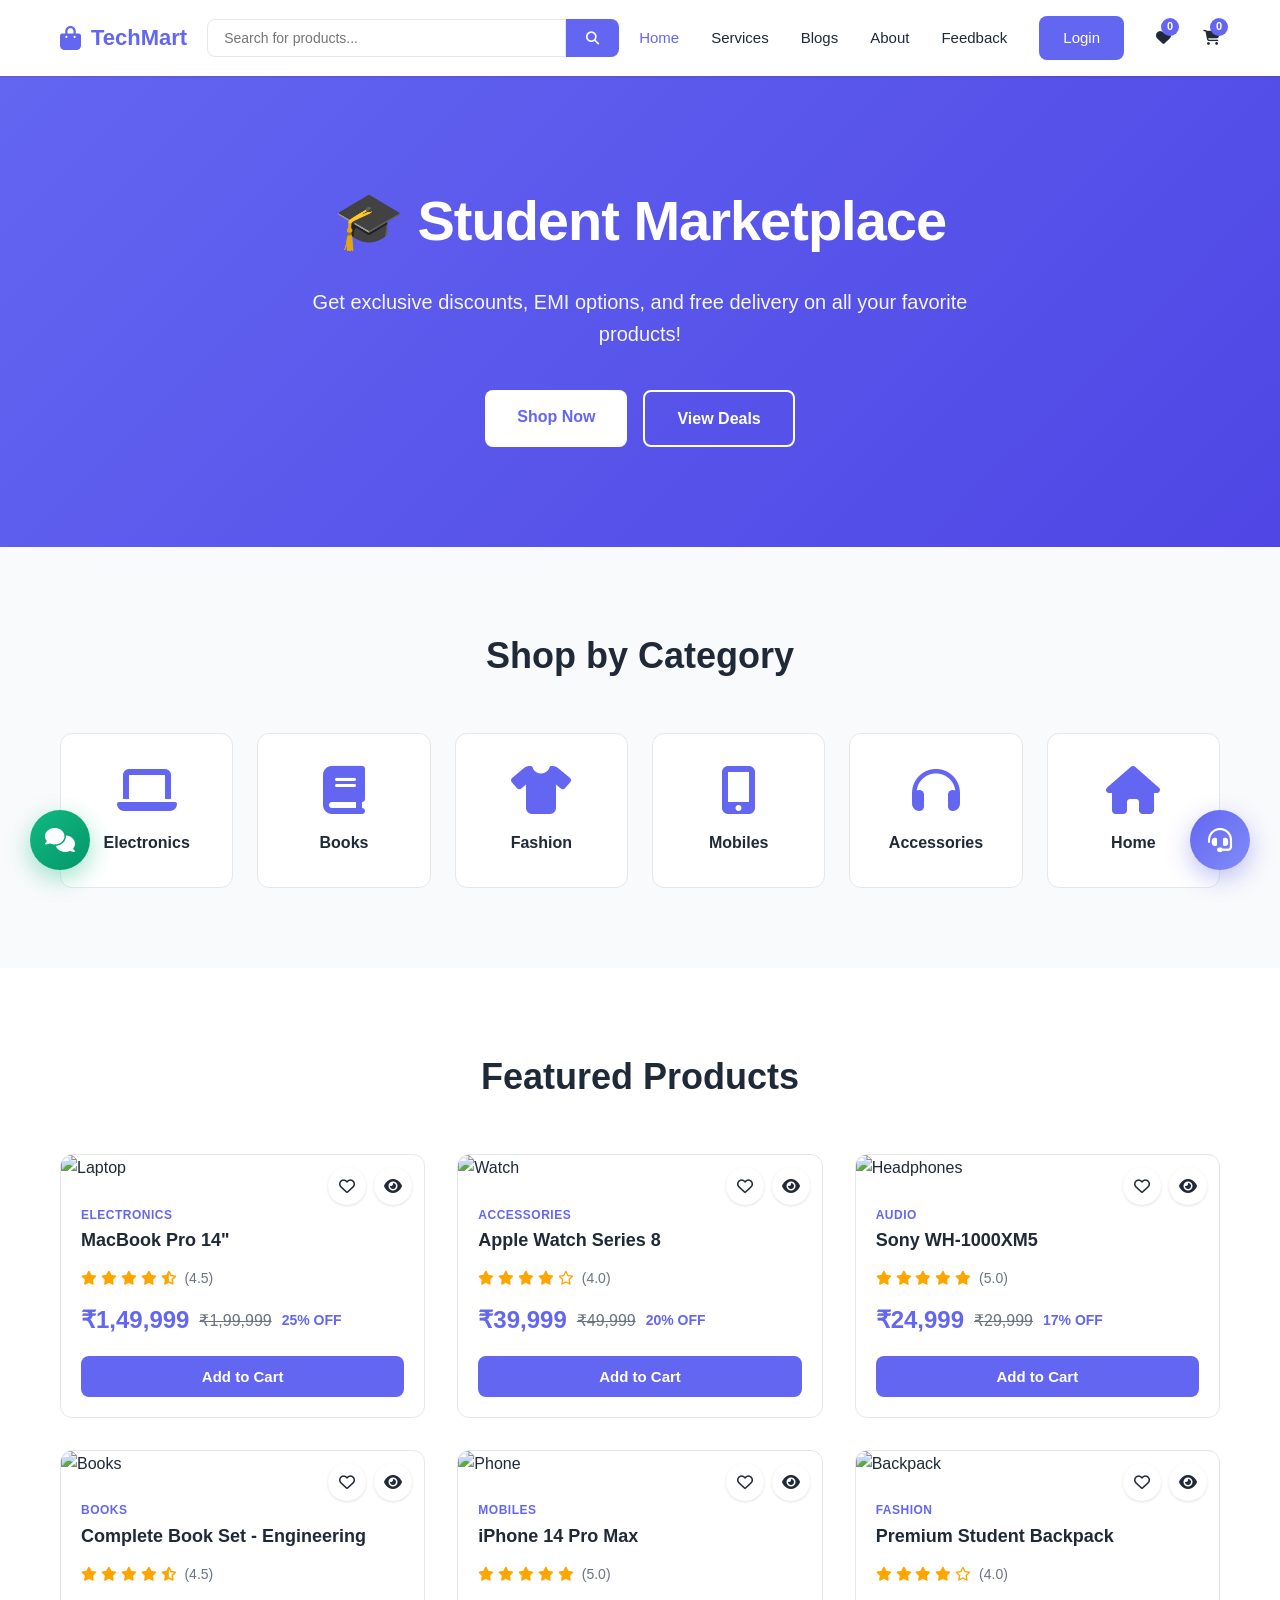
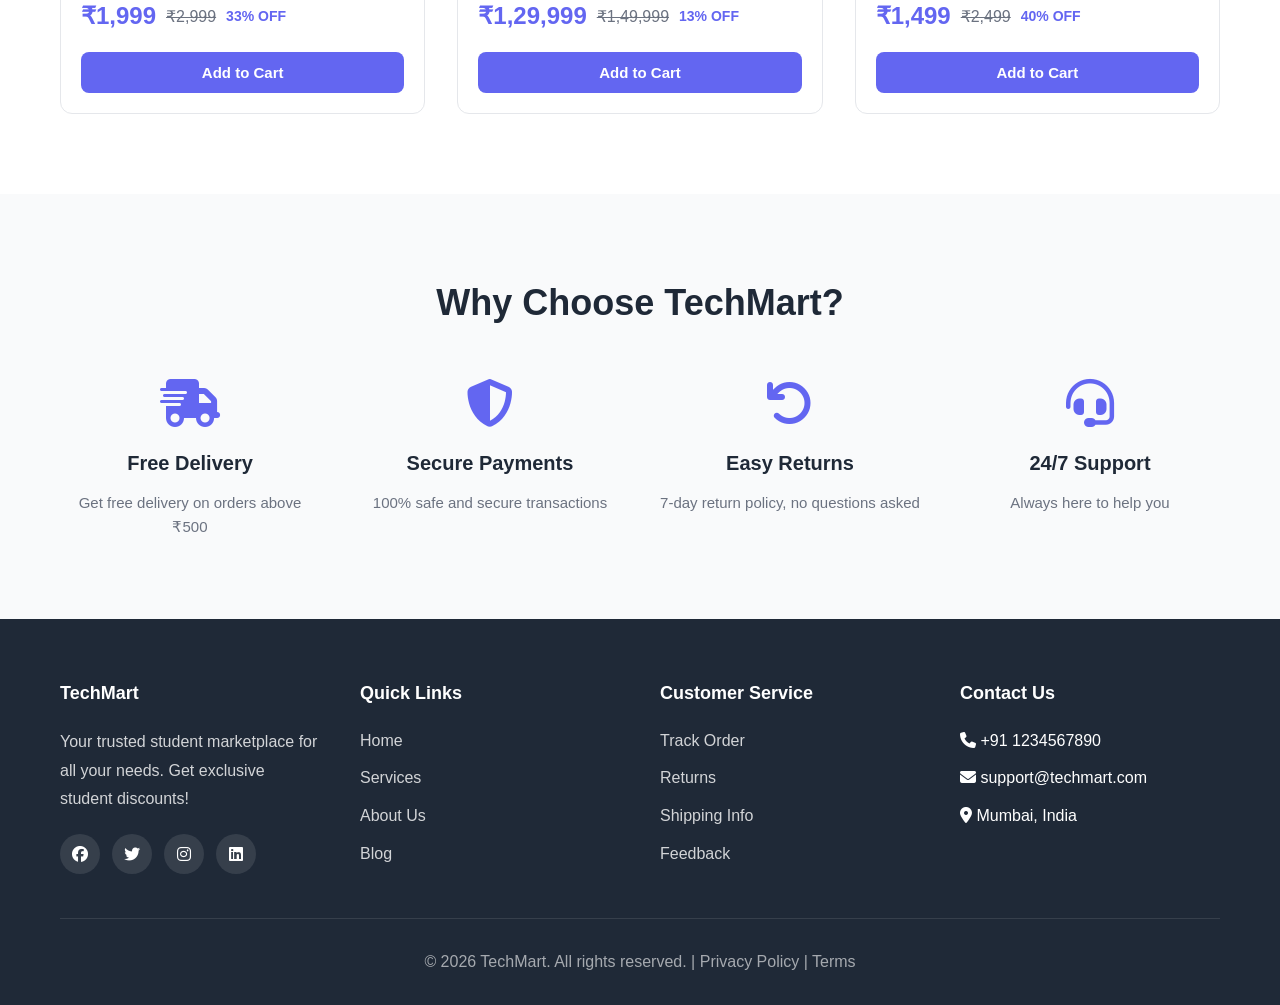
==== commit 8e0368b0: "Centered login page, added contact icon on all pages, and chatbot on home page Major UI/UX Improveme" ====
--- a/index.html
+++ b/index.html
@@ -369,5 +369,7 @@
     <script src="js/auth-protection.js"></script>
     <script src="js/main.js"></script>
     <script src="js/enhanced.js"></script>
+    <script src="js/contact-widget.js"></script>
+    <script src="js/chatbot.js"></script>
 </body>
 </html>
--- a/css/style.css
+++ b/css/style.css
@@ -1936,7 +1936,7 @@
     display: flex;
     align-items: center;
     padding: 60px 20px;
-    background: linear-gradient(135deg, var(--primary) 0%, #8B5CF6 100%);
+    background: linear-gradient(135deg, #667eea 0%, #764ba2 50%, #f093fb 100%);
     position: relative;
     overflow: hidden;
 }
@@ -1948,12 +1948,31 @@
     left: 0;
     right: 0;
     bottom: 0;
-    background: url('data:image/svg+xml,<svg width="60" height="60" viewBox="0 0 60 60" xmlns="http://www.w3.org/2000/svg"><circle cx="30" cy="30" r="1.5" fill="%23ffffff" opacity="0.1"/></svg>');
-    animation: backgroundMove 20s linear infinite;
+    background: 
+        radial-gradient(circle at 20% 80%, rgba(99, 102, 241, 0.3) 0%, transparent 50%),
+        radial-gradient(circle at 80% 20%, rgba(139, 92, 246, 0.3) 0%, transparent 50%),
+        radial-gradient(circle at 40% 40%, rgba(240, 147, 251, 0.2) 0%, transparent 50%);
+    animation: pulse 10s ease-in-out infinite;
+}
+
+@keyframes pulse {
+    0%, 100% { opacity: 1; }
+    50% { opacity: 0.8; }
+}
+
+.auth-section::after {
+    content: '';
+    position: absolute;
+    top: 0;
+    left: 0;
+    right: 0;
+    bottom: 0;
+    background: url('data:image/svg+xml,<svg width="60" height="60" viewBox="0 0 60 60" xmlns="http://www.w3.org/2000/svg"><circle cx="30" cy="30" r="1.5" fill="%23ffffff" opacity="0.08"/></svg>');
+    animation: backgroundMove 30s linear infinite;
 }
 
 .auth-container {
-    max-width: 1100px;
+    max-width: 1200px;
     margin: 0 auto;
     width: 100%;
     position: relative;
@@ -1962,196 +1981,277 @@
 
 .auth-box {
     background: white;
-    border-radius: 24px;
-    box-shadow: 0 20px 60px rgba(0, 0, 0, 0.3);
+    border-radius: 32px;
+    box-shadow: 
+        0 30px 90px rgba(0, 0, 0, 0.3),
+        0 0 0 1px rgba(255, 255, 255, 0.1) inset;
     overflow: hidden;
     display: grid;
-    grid-template-columns: 1.2fr 1fr;
-    min-height: 600px;
+    grid-template-columns: 1fr;
+    max-width: 500px;
+    margin: 0 auto;
+    min-height: 650px;
+    backdrop-filter: blur(20px);
 }
 
 .auth-form {
-    padding: 60px 50px;
+    padding: 70px 60px;
     display: none;
+    background: white;
 }
 
 .auth-form.active {
     display: block;
+    animation: fadeIn 0.5s ease;
+}
+
+@keyframes fadeIn {
+    from { opacity: 0; transform: translateY(10px); }
+    to { opacity: 1; transform: translateY(0); }
 }
 
 .auth-form h2 {
-    font-size: 32px;
-    font-weight: 800;
-    color: var(--text-dark);
-    margin-bottom: 8px;
-    letter-spacing: -0.5px;
+    font-size: 36px;
+    font-weight: 900;
+    background: linear-gradient(135deg, var(--primary), #8B5CF6);
+    -webkit-background-clip: text;
+    -webkit-text-fill-color: transparent;
+    background-clip: text;
+    margin-bottom: 12px;
+    letter-spacing: -1px;
 }
 
 .auth-form .subtitle {
     color: var(--text-light);
-    margin-bottom: 32px;
-    font-size: 16px;
+    margin-bottom: 40px;
+    font-size: 17px;
+    font-weight: 500;
 }
 
 .auth-form .form-group {
-    margin-bottom: 20px;
+    margin-bottom: 24px;
+    position: relative;
 }
 
 .auth-form .form-group label {
     display: block;
-    margin-bottom: 8px;
-    color: var(--text-dark);
-    font-weight: 600;
+    margin-bottom: 10px;
+    color: var(--text-dark);
+    font-weight: 700;
     font-size: 14px;
+    text-transform: uppercase;
+    letter-spacing: 0.5px;
 }
 
 .auth-form .form-group label i {
     color: var(--primary);
-    margin-right: 6px;
-    width: 16px;
+    margin-right: 8px;
+    width: 18px;
+    font-size: 16px;
 }
 
 .auth-form input {
     width: 100%;
-    padding: 14px 16px;
+    padding: 16px 20px;
     border: 2px solid var(--border);
-    border-radius: 12px;
+    border-radius: 14px;
     font-size: 15px;
     transition: all 0.3s ease;
+    background: white;
+    font-weight: 500;
 }
 
 .auth-form input:focus {
     outline: none;
     border-color: var(--primary);
-    box-shadow: 0 0 0 4px rgba(99, 102, 241, 0.1);
+    box-shadow: 0 0 0 5px rgba(99, 102, 241, 0.1);
+    transform: translateY(-2px);
+}
+
+.auth-form input::placeholder {
+    color: var(--text-lighter);
+    font-weight: 400;
 }
 
 .form-options {
     display: flex;
     justify-content: space-between;
     align-items: center;
-    margin: 16px 0 24px;
+    margin: 20px 0 32px;
     font-size: 14px;
+}
+
+.checkbox {
+    display: flex;
+    align-items: center;
+    gap: 8px;
+    cursor: pointer;
+    user-select: none;
+}
+
+.checkbox input[type=\"checkbox\"] {
+    width: 20px;
+    height: 20px;
+    cursor: pointer;
+    accent-color: var(--primary);
+}
+
+.checkbox span {
+    color: var(--text-dark);
+    font-weight: 500;
 }
 
 .forgot-link {
     color: var(--primary);
     text-decoration: none;
-    font-weight: 600;
+    font-weight: 700;
+    transition: all 0.3s ease;
 }
 
 .forgot-link:hover {
+    color: var(--primary-dark);
     text-decoration: underline;
 }
 
 .auth-btn {
     width: 100%;
-    padding: 16px;
-    background: linear-gradient(135deg, var(--primary), var(--primary-light));
+    padding: 18px;
+    background: linear-gradient(135deg, var(--primary), #8B5CF6, var(--primary-light));
+    background-size: 200% 200%;
     color: white;
     border: none;
-    border-radius: 12px;
-    font-size: 16px;
-    font-weight: 700;
+    border-radius: 14px;
+    font-size: 17px;
+    font-weight: 800;
     cursor: pointer;
-    transition: all 0.3s ease;
-    box-shadow: 0 4px 12px rgba(99, 102, 241, 0.3);
+    transition: all 0.4s ease;
+    box-shadow: 0 8px 24px rgba(99, 102, 241, 0.4);
+    text-transform: uppercase;
+    letter-spacing: 1px;
+    position: relative;
+    overflow: hidden;
+}
+
+.auth-btn::before {
+    content: '';
+    position: absolute;
+    top: 0;
+    left: -100%;
+    width: 100%;
+    height: 100%;
+    background: linear-gradient(90deg, transparent, rgba(255,255,255,0.3), transparent);
+    transition: left 0.5s ease;
 }
 
 .auth-btn:hover {
-    transform: translateY(-2px);
-    box-shadow: 0 8px 24px rgba(99, 102, 241, 0.4);
+    transform: translateY(-3px);
+    box-shadow: 0 12px 32px rgba(99, 102, 241, 0.5);
+    background-position: right center;
+}
+
+.auth-btn:hover::before {
+    left: 100%;
 }
 
 .auth-btn:active {
-    transform: translateY(0);
+    transform: translateY(-1px);
 }
 
 .divider {
     display: flex;
     align-items: center;
-    margin: 24px 0;
+    margin: 32px 0;
     color: var(--text-lighter);
     font-size: 14px;
+    font-weight: 600;
 }
 
 .divider::before,
 .divider::after {
     content: '';
     flex: 1;
-    height: 1px;
-    background: var(--border);
+    height: 2px;
+    background: linear-gradient(90deg, transparent, var(--border), transparent);
 }
 
 .divider span {
-    padding: 0 16px;
+    padding: 0 20px;
+    background: white;
 }
 
 .social-auth {
     display: flex;
     flex-direction: column;
-    gap: 12px;
+    gap: 14px;
 }
 
 .social-btn {
     width: 100%;
-    padding: 14px;
+    padding: 16px;
     border: 2px solid var(--border);
     background: white;
-    border-radius: 12px;
-    font-size: 15px;
-    font-weight: 600;
+    border-radius: 14px;
+    font-size: 16px;
+    font-weight: 700;
     cursor: pointer;
     transition: all 0.3s ease;
     display: flex;
     align-items: center;
     justify-content: center;
-    gap: 10px;
+    gap: 12px;
 }
 
 .social-btn:hover {
     border-color: var(--primary);
-    transform: translateY(-2px);
-    box-shadow: 0 4px 12px rgba(0, 0, 0, 0.1);
+    transform: translateY(-3px);
+    box-shadow: 0 8px 20px rgba(0, 0, 0, 0.12);
+    background: var(--bg-light);
 }
 
 .social-btn i {
-    font-size: 18px;
+    font-size: 20px;
 }
 
 .google-btn {
     color: #DB4437;
 }
 
+.google-btn:hover {
+    border-color: #DB4437;
+    background: #FEF3F2;
+}
+
 .facebook-btn {
     color: #1877F2;
 }
 
+.facebook-btn:hover {
+    border-color: #1877F2;
+    background: #EFF6FF;
+}
+
 .switch-form {
     text-align: center;
-    margin-top: 24px;
+    margin-top: 28px;
     color: var(--text-light);
-    font-size: 14px;
+    font-size: 15px;
+    font-weight: 500;
 }
 
 .switch-form a {
     color: var(--primary);
     text-decoration: none;
-    font-weight: 700;
+    font-weight: 800;
+    transition: all 0.3s ease;
 }
 
 .switch-form a:hover {
+    color: var(--primary-dark);
     text-decoration: underline;
 }
 
 .auth-image {
-    background: linear-gradient(135deg, var(--primary) 0%, #8B5CF6 100%);
-    padding: 60px 40px;
-    display: flex;
-    align-items: center;
-    justify-content: center;
-    position: relative;
-    overflow: hidden;
+    display: none;
 }
 
 .auth-image::before {
@@ -2159,11 +2259,28 @@
     position: absolute;
     top: -50%;
     right: -50%;
-    width: 200%;
-    height: 200%;
-    background: radial-gradient(circle, rgba(255,255,255,0.1) 1px, transparent 1px);
-    background-size: 30px 30px;
-    animation: rotateBackground 40s linear infinite;
+    width: 200%;\n    height: 200%;
+    background: 
+        radial-gradient(circle, rgba(255,255,255,0.15) 1px, transparent 1px);
+    background-size: 40px 40px;
+    animation: rotateBackground 60s linear infinite;
+}
+
+.auth-image::after {
+    content: '';
+    position: absolute;
+    top: 10%;
+    right: 10%;
+    width: 300px;
+    height: 300px;
+    background: radial-gradient(circle, rgba(255,255,255,0.1) 0%, transparent 70%);
+    border-radius: 50%;
+    animation: float 6s ease-in-out infinite;
+}
+
+@keyframes float {
+    0%, 100% { transform: translateY(0px); }
+    50% { transform: translateY(-20px); }
 }
 
 .auth-content {
@@ -2173,10 +2290,12 @@
 }
 
 .auth-content h2 {
-    font-size: 32px;
-    font-weight: 800;
-    margin-bottom: 32px;
-    letter-spacing: -0.5px;
+    font-size: 38px;
+    font-weight: 900;
+    margin-bottom: 36px;
+    letter-spacing: -1px;
+    line-height: 1.2;
+    text-shadow: 0 4px 20px rgba(0,0,0,0.2);
 }
 
 .auth-content ul {
@@ -2186,21 +2305,24 @@
 .auth-content li {
     display: flex;
     align-items: center;
-    gap: 12px;
-    margin-bottom: 20px;
-    font-size: 16px;
+    gap: 16px;
+    margin-bottom: 24px;
+    font-size: 17px;
     line-height: 1.6;
+    font-weight: 500;
 }
 
 .auth-content li i {
-    font-size: 20px;
-    width: 32px;
-    height: 32px;
+    font-size: 22px;
+    width: 44px;
+    height: 44px;
     display: flex;
     align-items: center;
     justify-content: center;
     background: rgba(255, 255, 255, 0.2);
+    backdrop-filter: blur(10px);
     border-radius: 50%;
+    box-shadow: 0 4px 12px rgba(0,0,0,0.1);
 }
 
 /* User Dropdown Menu */
@@ -2305,6 +2427,824 @@
 .logout-btn:hover {
     background: #FEE2E2;
     color: #DC2626;
+}
+
+/* Floating Contact Button */
+.floating-contact {
+    position: fixed;
+    bottom: 30px;
+    right: 30px;
+    z-index: 9999;
+}
+
+.contact-btn {
+    width: 60px;
+    height: 60px;
+    background: linear-gradient(135deg, var(--primary), var(--primary-light));
+    border-radius: 50%;
+    display: flex;
+    align-items: center;
+    justify-content: center;
+    color: white;
+    font-size: 24px;
+    box-shadow: 0 8px 24px rgba(99, 102, 241, 0.4);
+    cursor: pointer;
+    transition: all 0.3s ease;
+    border: none;
+    animation: pulse-ring 2s infinite;
+}
+
+@keyframes pulse-ring {
+    0% {
+        box-shadow: 0 8px 24px rgba(99, 102, 241, 0.4),
+                    0 0 0 0 rgba(99, 102, 241, 0.7);
+    }
+    70% {
+        box-shadow: 0 8px 24px rgba(99, 102, 241, 0.4),
+                    0 0 0 15px rgba(99, 102, 241, 0);
+    }
+    100% {
+        box-shadow: 0 8px 24px rgba(99, 102, 241, 0.4),
+                    0 0 0 0 rgba(99, 102, 241, 0);
+    }
+}
+
+.contact-btn:hover {
+    transform: scale(1.1) rotate(10deg);
+    box-shadow: 0 12px 32px rgba(99, 102, 241, 0.6);
+}
+
+.contact-menu {
+    position: absolute;
+    bottom: 80px;
+    right: 0;
+    background: white;
+    border-radius: 20px;
+    box-shadow: 0 10px 40px rgba(0, 0, 0, 0.15);
+    padding: 16px;
+    min-width: 200px;
+    opacity: 0;
+    visibility: hidden;
+    transform: translateY(20px);
+    transition: all 0.3s ease;
+}
+
+.contact-menu.active {
+    opacity: 1;
+    visibility: visible;
+    transform: translateY(0);
+}
+
+.contact-item {
+    display: flex;
+    align-items: center;
+    gap: 12px;
+    padding: 12px 16px;
+    color: var(--text-dark);
+    text-decoration: none;
+    border-radius: 12px;
+    transition: all 0.3s ease;
+    font-weight: 600;
+    font-size: 14px;
+}
+
+.contact-item:hover {
+    background: var(--bg-light);
+    color: var(--primary);
+    transform: translateX(-5px);
+}
+
+.contact-item i {
+    font-size: 18px;
+    width: 24px;
+    text-align: center;
+}
+
+/* Chatbot Widget */
+.chatbot-widget {
+    position: fixed;
+    bottom: 30px;
+    left: 30px;
+    z-index: 9998;
+}
+
+.chatbot-toggle {
+    width: 60px;
+    height: 60px;
+    background: linear-gradient(135deg, #10B981, #059669);
+    border-radius: 50%;
+    display: flex;
+    align-items: center;
+    justify-content: center;
+    color: white;
+    font-size: 24px;
+    box-shadow: 0 8px 24px rgba(16, 185, 129, 0.4);
+    cursor: pointer;
+    transition: all 0.3s ease;
+    border: none;
+    animation: bounce 2s infinite;
+}
+
+@keyframes bounce {
+    0%, 100% { transform: translateY(0); }
+    50% { transform: translateY(-10px); }
+}
+
+.chatbot-toggle:hover {
+    transform: scale(1.1);
+    box-shadow: 0 12px 32px rgba(16, 185, 129, 0.6);
+    animation: none;
+}
+
+.chatbot-window {
+    position: absolute;
+    bottom: 80px;
+    left: 0;
+    width: 380px;
+    height: 550px;
+    background: white;
+    border-radius: 24px;
+    box-shadow: 0 20px 60px rgba(0, 0, 0, 0.2);
+    display: none;
+    flex-direction: column;
+    overflow: hidden;
+}
+
+.chatbot-window.active {
+    display: flex;
+    animation: slideUp 0.3s ease;
+}
+
+@keyframes slideUp {
+    from {
+        opacity: 0;
+        transform: translateY(20px);
+    }
+    to {
+        opacity: 1;
+        transform: translateY(0);
+    }
+}
+
+.chatbot-header {
+    background: linear-gradient(135deg, #10B981, #059669);
+    color: white;
+    padding: 20px;
+    display: flex;
+    align-items: center;
+    justify-content: space-between;
+}
+
+.chatbot-header-info {
+    display: flex;
+    align-items: center;
+    gap: 12px;
+}
+
+.chatbot-avatar {
+    width: 40px;
+    height: 40px;
+    background: rgba(255, 255, 255, 0.2);
+    border-radius: 50%;
+    display: flex;
+    align-items: center;
+    justify-content: center;
+    font-size: 20px;
+}
+
+.chatbot-header h3 {
+    font-size: 16px;
+    font-weight: 700;
+    margin-bottom: 2px;
+}
+
+.chatbot-status {
+    font-size: 12px;
+    opacity: 0.9;
+}
+
+.chatbot-close {
+    background: rgba(255, 255, 255, 0.2);
+    border: none;
+    color: white;
+    width: 32px;
+    height: 32px;
+    border-radius: 50%;
+    cursor: pointer;
+    transition: all 0.3s ease;
+    display: flex;
+    align-items: center;
+    justify-content: center;
+}
+
+.chatbot-close:hover {
+    background: rgba(255, 255, 255, 0.3);
+}
+
+.chatbot-messages {
+    flex: 1;
+    padding: 20px;
+    overflow-y: auto;
+    background: #F9FAFB;
+    display: flex;
+    flex-direction: column;
+    gap: 16px;
+}
+
+.chat-message {
+    display: flex;
+    gap: 10px;
+    animation: messageSlide 0.3s ease;
+}
+
+@keyframes messageSlide {
+    from {
+        opacity: 0;
+        transform: translateY(10px);
+    }
+    to {
+        opacity: 1;
+        transform: translateY(0);
+    }
+}
+
+.chat-message.bot {
+    flex-direction: row;
+}
+
+.chat-message.user {
+    flex-direction: row-reverse;
+}
+
+.message-avatar {
+    width: 32px;
+    height: 32px;
+    background: linear-gradient(135deg, #10B981, #059669);
+    border-radius: 50%;
+    display: flex;
+    align-items: center;
+    justify-content: center;
+    color: white;
+    font-size: 14px;
+    flex-shrink: 0;
+}
+
+.chat-message.user .message-avatar {
+    background: linear-gradient(135deg, var(--primary), var(--primary-light));
+}
+
+.message-content {
+    max-width: 70%;
+    padding: 12px 16px;
+    border-radius: 16px;
+    font-size: 14px;
+    line-height: 1.5;
+}
+
+.chat-message.bot .message-content {
+    background: white;
+    color: var(--text-dark);
+    border-bottom-left-radius: 4px;
+}
+
+.chat-message.user .message-content {
+    background: linear-gradient(135deg, var(--primary), var(--primary-light));
+    color: white;
+    border-bottom-right-radius: 4px;
+}
+
+.message-time {
+    font-size: 11px;
+    color: var(--text-lighter);
+    margin-top: 4px;
+}
+
+.quick-replies {
+    display: flex;
+    flex-wrap: wrap;
+    gap: 8px;
+    margin-top: 8px;
+}
+
+.quick-reply-btn {
+    padding: 8px 16px;
+    background: white;
+    border: 2px solid var(--primary);
+    color: var(--primary);
+    border-radius: 20px;
+    font-size: 13px;
+    font-weight: 600;
+    cursor: pointer;
+    transition: all 0.3s ease;
+}
+
+.quick-reply-btn:hover {
+    background: var(--primary);
+    color: white;
+}
+
+.chatbot-input {
+    padding: 20px;
+    background: white;
+    border-top: 1px solid var(--border);
+    display: flex;
+    gap: 12px;
+}
+
+.chatbot-input input {
+    flex: 1;
+    padding: 12px 16px;
+    border: 2px solid var(--border);
+    border-radius: 12px;
+    font-size: 14px;
+    transition: all 0.3s ease;
+}
+
+.chatbot-input input:focus {
+    outline: none;
+    border-color: #10B981;
+}
+
+.chatbot-send {
+    width: 44px;
+    height: 44px;
+    background: linear-gradient(135deg, #10B981, #059669);
+    border: none;
+    border-radius: 12px;
+    color: white;
+    font-size: 18px;
+    cursor: pointer;
+    transition: all 0.3s ease;
+    display: flex;
+    align-items: center;
+    justify-content: center;
+}
+
+.chatbot-send:hover {
+    transform: scale(1.05);
+    box-shadow: 0 4px 12px rgba(16, 185, 129, 0.4);
+}
+
+/* Profile Page */
+.profile-section {
+    padding: 80px 0;
+    background: linear-gradient(180deg, #F9FAFB 0%, #FFFFFF 100%);
+}
+
+.profile-container {
+    display: grid;
+    grid-template-columns: 350px 1fr;
+    gap: 40px;
+    max-width: 1400px;
+    margin: 0 auto;
+}
+
+.profile-sidebar {
+    display: flex;
+    flex-direction: column;
+    gap: 24px;
+}
+
+.profile-card {
+    background: white;
+    padding: 40px 30px;
+    border-radius: 24px;
+    box-shadow: 0 8px 32px rgba(0, 0, 0, 0.08);
+    border: 1px solid var(--border);
+    text-align: center;
+}
+
+.profile-avatar {
+    width: 120px;
+    height: 120px;
+    background: linear-gradient(135deg, var(--primary), var(--primary-light));
+    border-radius: 50%;
+    display: flex;
+    align-items: center;
+    justify-content: center;
+    margin: 0 auto 20px;
+    font-size: 48px;
+    color: white;
+    font-weight: 800;
+    box-shadow: 0 8px 24px rgba(99, 102, 241, 0.3);
+}
+
+.profile-avatar i {
+    font-size: 48px;
+}
+
+.profile-card h3 {
+    font-size: 24px;
+    font-weight: 800;
+    color: var(--text-dark);
+    margin-bottom: 8px;
+}
+
+.profile-card > p {
+    color: var(--text-light);
+    font-size: 14px;
+    margin-bottom: 24px;
+}
+
+.profile-stats {
+    display: grid;
+    grid-template-columns: 1fr 1fr;
+    gap: 16px;
+    padding-top: 24px;
+    border-top: 2px solid var(--border);
+}
+
+.stat-item {
+    display: flex;
+    align-items: center;
+    gap: 12px;
+    padding: 16px;
+    background: var(--bg-light);
+    border-radius: 12px;
+}
+
+.stat-item i {
+    font-size: 24px;
+    color: var(--primary);
+}
+
+.stat-item strong {
+    display: block;
+    font-size: 20px;
+    font-weight: 800;
+    color: var(--text-dark);
+}
+
+.stat-item span {
+    display: block;
+    font-size: 12px;
+    color: var(--text-light);
+}
+
+.profile-menu {
+    background: white;
+    padding: 16px;
+    border-radius: 20px;
+    box-shadow: 0 4px 20px rgba(0, 0, 0, 0.08);
+    border: 1px solid var(--border);
+}
+
+.menu-item {
+    display: flex;
+    align-items: center;
+    gap: 16px;
+    padding: 16px 20px;
+    color: var(--text-dark);
+    text-decoration: none;
+    border-radius: 12px;
+    transition: all 0.3s ease;
+    font-weight: 600;
+    font-size: 15px;
+}
+
+.menu-item i {
+    font-size: 18px;
+    width: 24px;
+    text-align: center;
+    color: var(--text-light);
+}
+
+.menu-item:hover {
+    background: var(--bg-light);
+    color: var(--primary);
+}
+
+.menu-item:hover i {
+    color: var(--primary);
+}
+
+.menu-item.active {
+    background: linear-gradient(135deg, var(--primary), var(--primary-light));
+    color: white;
+}
+
+.menu-item.active i {
+    color: white;
+}
+
+.profile-content {
+    background: white;
+    padding: 48px;
+    border-radius: 24px;
+    box-shadow: 0 8px 32px rgba(0, 0, 0, 0.08);
+    border: 1px solid var(--border);
+    min-height: 600px;
+}
+
+.content-section {
+    display: none;
+}
+
+.content-section.active {
+    display: block;
+    animation: fadeIn 0.4s ease;
+}
+
+.section-header {
+    margin-bottom: 40px;
+    padding-bottom: 24px;
+    border-bottom: 2px solid var(--border);
+}
+
+.section-header h2 {
+    font-size: 32px;
+    font-weight: 800;
+    color: var(--text-dark);
+    margin-bottom: 8px;
+    letter-spacing: -0.5px;
+}
+
+.section-header p {
+    color: var(--text-light);
+    font-size: 16px;
+}
+
+.profile-form .form-row {
+    display: grid;
+    grid-template-columns: repeat(2, 1fr);
+    gap: 24px;
+    margin-bottom: 24px;
+}
+
+.profile-form .form-group {
+    margin-bottom: 24px;
+}
+
+.profile-form label {
+    display: block;
+    margin-bottom: 10px;
+    color: var(--text-dark);
+    font-weight: 700;
+    font-size: 14px;
+}
+
+.profile-form input,
+.profile-form textarea,
+.profile-form select {
+    width: 100%;
+    padding: 14px 18px;
+    border: 2px solid var(--border);
+    border-radius: 12px;
+    font-size: 15px;
+    transition: all 0.3s ease;
+    font-family: inherit;
+}
+
+.profile-form input:focus,
+.profile-form textarea:focus,
+.profile-form select:focus {
+    outline: none;
+    border-color: var(--primary);
+    box-shadow: 0 0 0 4px rgba(99, 102, 241, 0.1);
+}
+
+.profile-form textarea {
+    resize: vertical;
+}
+
+.btn-save {
+    padding: 16px 40px;
+    background: linear-gradient(135deg, var(--primary), var(--primary-light));
+    color: white;
+    border: none;
+    border-radius: 12px;
+    font-size: 16px;
+    font-weight: 700;
+    cursor: pointer;
+    transition: all 0.3s ease;
+    display: inline-flex;
+    align-items: center;
+    gap: 10px;
+    box-shadow: 0 4px 12px rgba(99, 102, 241, 0.3);
+}
+
+.btn-save:hover {
+    transform: translateY(-2px);
+    box-shadow: 0 8px 24px rgba(99, 102, 241, 0.4);
+}
+
+.password-requirements {
+    background: var(--bg-light);
+    padding: 24px;
+    border-radius: 12px;
+    margin: 24px 0;
+}
+
+.password-requirements h4 {
+    font-size: 16px;
+    font-weight: 700;
+    color: var(--text-dark);
+    margin-bottom: 16px;
+}
+
+.password-requirements ul {
+    list-style: none;
+}
+
+.password-requirements li {
+    display: flex;
+    align-items: center;
+    gap: 10px;
+    margin-bottom: 10px;
+    color: var(--text-light);
+    font-size: 14px;
+}
+
+.password-requirements li i {
+    color: var(--primary);
+    font-size: 16px;
+}
+
+.addresses-grid {
+    display: grid;
+    grid-template-columns: repeat(auto-fill, minmax(300px, 1fr));
+    gap: 24px;
+}
+
+.address-card {
+    padding: 28px;
+    background: white;
+    border: 2px solid var(--border);
+    border-radius: 16px;
+    transition: all 0.3s ease;
+}
+
+.address-card:hover {
+    border-color: var(--primary);
+    box-shadow: 0 8px 24px rgba(99, 102, 241, 0.15);
+    transform: translateY(-4px);
+}
+
+.address-header {
+    display: flex;
+    justify-content: space-between;
+    align-items: center;
+    margin-bottom: 16px;
+}
+
+.badge-primary {
+    padding: 6px 14px;
+    background: var(--primary);
+    color: white;
+    border-radius: 20px;
+    font-size: 12px;
+    font-weight: 700;
+    text-transform: uppercase;
+}
+
+.address-actions {
+    display: flex;
+    gap: 8px;
+}
+
+.btn-icon {
+    width: 36px;
+    height: 36px;
+    border: 2px solid var(--border);
+    background: white;
+    border-radius: 8px;
+    cursor: pointer;
+    transition: all 0.3s ease;
+    display: flex;
+    align-items: center;
+    justify-content: center;
+}
+
+.btn-icon:hover {
+    border-color: var(--primary);
+    color: var(--primary);
+}
+
+.address-card h4 {
+    font-size: 18px;
+    font-weight: 700;
+    color: var(--text-dark);
+    margin-bottom: 12px;
+}
+
+.address-card p {
+    color: var(--text-light);
+    font-size: 14px;
+    line-height: 1.8;
+}
+
+.add-address {
+    display: flex;
+    flex-direction: column;
+    align-items: center;
+    justify-content: center;
+    text-align: center;
+    min-height: 200px;
+    border: 2px dashed var(--border);
+    cursor: pointer;
+}
+
+.add-address:hover {
+    background: var(--bg-light);
+    border-color: var(--primary);
+}
+
+.add-address i {
+    font-size: 48px;
+    color: var(--primary);
+    margin-bottom: 16px;
+}
+
+.orders-list {
+    display: flex;
+    flex-direction: column;
+    gap: 20px;
+}
+
+.order-card {
+    padding: 28px;
+    background: white;
+    border: 2px solid var(--border);
+    border-radius: 16px;
+    transition: all 0.3s ease;
+}
+
+.order-card:hover {
+    border-color: var(--primary);
+    box-shadow: 0 8px 24px rgba(99, 102, 241, 0.15);
+}
+
+.order-header {
+    display: flex;
+    justify-content: space-between;
+    align-items: flex-start;
+    margin-bottom: 16px;
+}
+
+.order-header h4 {
+    font-size: 18px;
+    font-weight: 700;
+    color: var(--text-dark);
+    margin-bottom: 6px;
+}
+
+.order-header p {
+    color: var(--text-light);
+    font-size: 14px;
+}
+
+.badge-success {
+    padding: 8px 16px;
+    background: #10B981;
+    color: white;
+    border-radius: 20px;
+    font-size: 12px;
+    font-weight: 700;
+}
+
+.badge-warning {
+    padding: 8px 16px;
+    background: #F59E0B;
+    color: white;
+    border-radius: 20px;
+    font-size: 12px;
+    font-weight: 700;
+}
+
+.order-items {
+    padding: 16px 0;
+    border-top: 1px solid var(--border);
+    border-bottom: 1px solid var(--border);
+    margin-bottom: 16px;
+}
+
+.order-items p {
+    color: var(--text-dark);
+    font-weight: 600;
+}
+
+.order-actions {
+    display: flex;
+    gap: 12px;
+    flex-wrap: wrap;
+}
+
+.btn-outline {
+    padding: 10px 20px;
+    border: 2px solid var(--primary);
+    background: white;
+    color: var(--primary);
+    border-radius: 10px;
+    font-weight: 700;
+    font-size: 14px;
+    cursor: pointer;
+    transition: all 0.3s ease;
+}
+
+.btn-outline:hover {
+    background: var(--primary);
+    color: white;
+    transform: translateY(-2px);
 }
 
 .login-container {
@@ -2741,11 +3681,21 @@
     
     .auth-box {
         grid-template-columns: 1fr;
+        max-width: 500px;
     }
     
     .auth-image {
-        padding: 40px 30px;
-        min-height: 300px;
+        display: none;
+    }
+    
+    .profile-container {
+        grid-template-columns: 1fr;
+    }
+    
+    .profile-sidebar {
+        display: grid;
+        grid-template-columns: 1fr 1fr;
+        gap: 24px;
     }
 }
 
@@ -3010,4 +3960,55 @@
         right: auto !important;
         transform: translateX(-50%);
     }
-}
+    
+    .profile-sidebar {
+        grid-template-columns: 1fr;
+    }
+    
+    .profile-content {
+        padding: 28px 20px;
+    }
+    
+    .profile-form .form-row {
+        grid-template-columns: 1fr;
+    }
+    
+    .addresses-grid {
+        grid-template-columns: 1fr;
+    }
+    
+    .section-header h2 {
+        font-size: 24px;
+    }
+    
+    /* Mobile responsive for floating widgets */
+    .floating-contact {
+        bottom: 20px;
+        right: 20px;
+    }
+    
+    .contact-btn,
+    .chatbot-toggle {
+        width: 50px;
+        height: 50px;
+        font-size: 20px;
+    }
+    
+    .chatbot-widget {
+        bottom: 20px;
+        left: 20px;
+    }
+    
+    .chatbot-window {
+        width: calc(100vw - 40px);
+        height: calc(100vh - 120px);
+        bottom: 70px;
+        left: 50%;
+        transform: translateX(-50%);
+    }
+    
+    .contact-menu {
+        right: -10px;
+        min-width: 180px;
+    }
+}
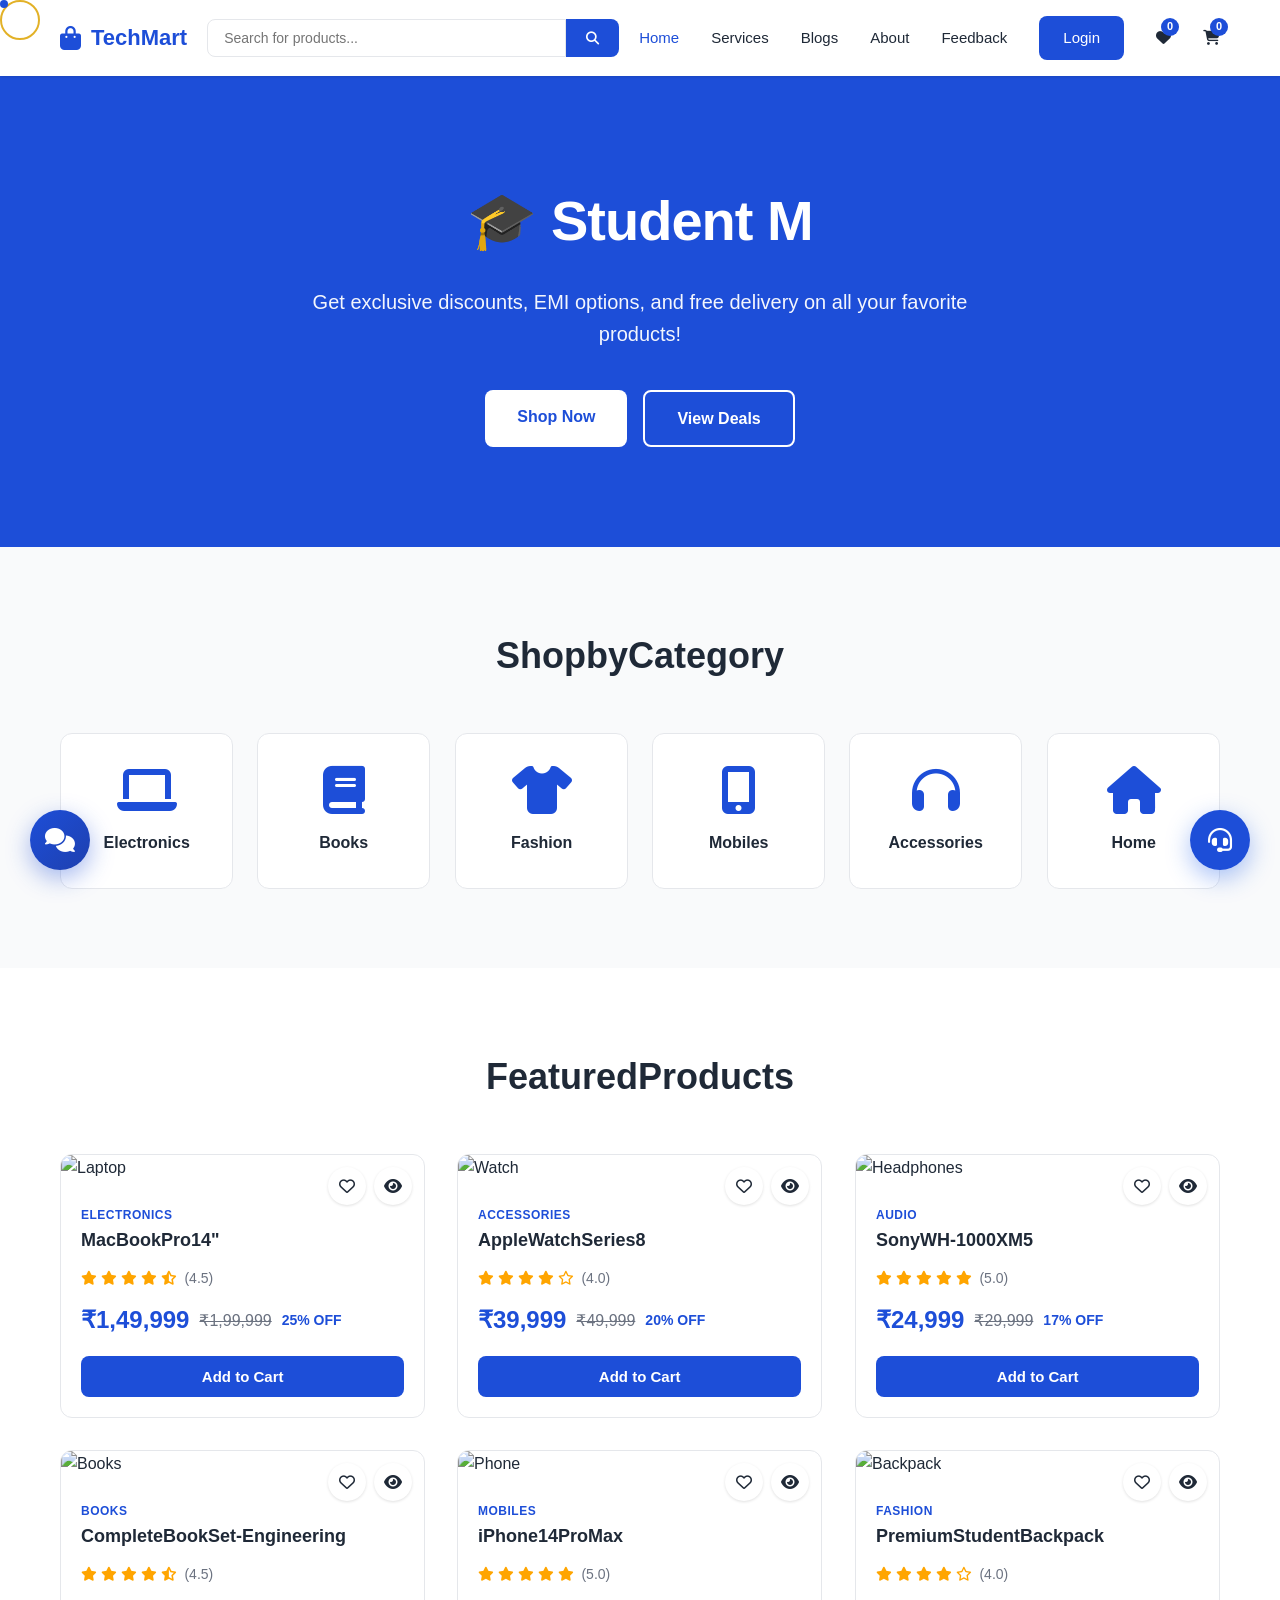
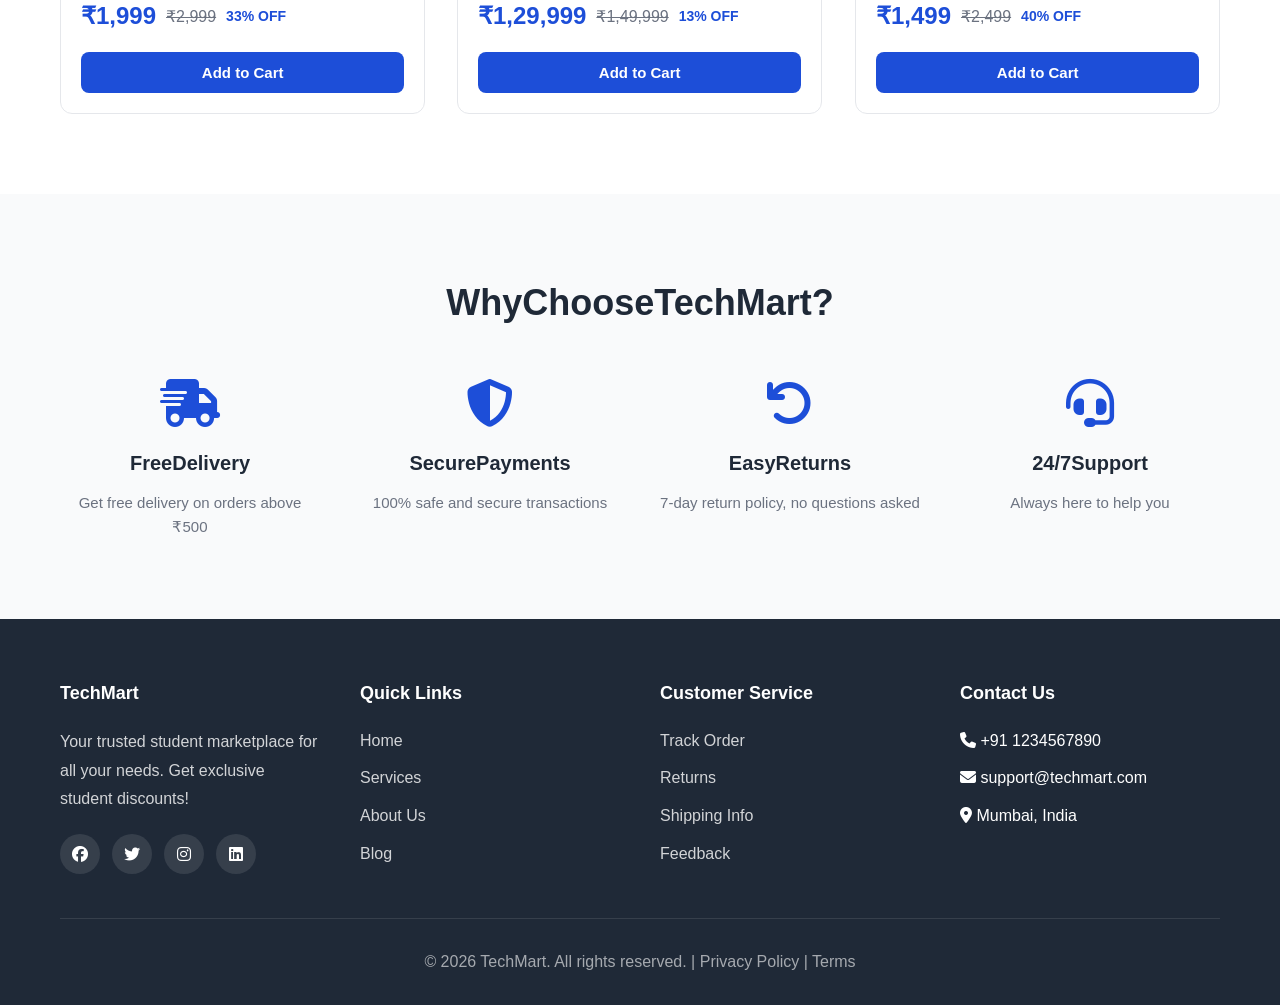
==== commit 7c7d6b9f: "Added modern homepage animations and interactive effects Implemented Professional Modern Website Fea" ====
--- a/index.html
+++ b/index.html
@@ -371,5 +371,6 @@
     <script src="js/enhanced.js"></script>
     <script src="js/contact-widget.js"></script>
     <script src="js/chatbot.js"></script>
+    <script src="js/home-animations.js"></script>
 </body>
 </html>
--- a/css/style.css
+++ b/css/style.css
@@ -1,8 +1,8 @@
-/* Professional White + Purple Theme */
+/* Professional Blue-Purple Theme */
 :root {
-    --primary: #6366F1;
-    --primary-dark: #4F46E5;
-    --primary-light: #818CF8;
+    --primary: #1D4ED8;
+    --primary-dark: #1D4ED8;
+    --primary-light: #1D4ED8;
     --text-dark: #1F2937;
     --text-light: #6B7280;
     --text-lighter: #9CA3AF;
@@ -547,7 +547,7 @@
 .page-header {
     text-align: center;
     padding: 80px 0 60px;
-    background: linear-gradient(135deg, #6366F1 0%, #8B5CF6 100%);
+    background: linear-gradient(135deg, #1D4ED8 0%, #6366F1 100%);
     position: relative;
     overflow: hidden;
 }
@@ -696,7 +696,7 @@
     position: relative;
     border-radius: 20px;
     overflow: hidden;
-    box-shadow: 0 20px 60px rgba(99, 102, 241, 0.15);
+    box-shadow: 0 20px 60px rgba(37, 99, 235, 0.15);
     transition: transform 0.3s ease;
 }
 
@@ -866,7 +866,7 @@
 
 .mission-card:hover {
     transform: translateY(-10px);
-    box-shadow: 0 20px 40px rgba(99, 102, 241, 0.15);
+    box-shadow: 0 20px 40px rgba(37, 99, 235, 0.15);
     border-color: var(--primary-light);
 }
 
@@ -932,7 +932,7 @@
 
 .team-card:hover {
     transform: translateY(-10px);
-    box-shadow: 0 20px 40px rgba(99, 102, 241, 0.15);
+    box-shadow: 0 20px 40px rgba(37, 99, 235, 0.15);
 }
 
 .team-image {
@@ -1054,7 +1054,7 @@
     font-size: 20px;
     font-weight: 800;
     color: white;
-    box-shadow: 0 8px 24px rgba(99, 102, 241, 0.3);
+    box-shadow: 0 8px 24px rgba(37, 99, 235, 0.3);
     position: relative;
     z-index: 1;
     transition: transform 0.3s ease;
@@ -1089,7 +1089,7 @@
 
 .timeline-item:hover .timeline-content {
     transform: translateX(10px);
-    box-shadow: 0 10px 40px rgba(99, 102, 241, 0.15);
+    box-shadow: 0 10px 40px rgba(37, 99, 235, 0.15);
 }
 
 .timeline-content h3 {
@@ -1130,7 +1130,7 @@
 
 .why-choose-card:hover {
     transform: translateY(-8px);
-    box-shadow: 0 16px 32px rgba(99, 102, 241, 0.12);
+    box-shadow: 0 16px 32px rgba(37, 99, 235, 0.12);
     border-color: var(--primary-light);
 }
 
@@ -1186,7 +1186,7 @@
 
 .blog-featured-card:hover {
     transform: translateY(-8px);
-    box-shadow: 0 20px 60px rgba(99, 102, 241, 0.2);
+    box-shadow: 0 20px 60px rgba(37, 99, 235, 0.2);
 }
 
 .blog-featured-image {
@@ -1217,7 +1217,7 @@
     font-weight: 700;
     text-transform: uppercase;
     letter-spacing: 0.5px;
-    box-shadow: 0 4px 12px rgba(99, 102, 241, 0.4);
+    box-shadow: 0 4px 12px rgba(37, 99, 235, 0.4);
 }
 
 .blog-badge.featured {
@@ -1320,7 +1320,7 @@
 
 .blog-card:hover {
     transform: translateY(-8px);
-    box-shadow: 0 20px 40px rgba(99, 102, 241, 0.15);
+    box-shadow: 0 20px 40px rgba(37, 99, 235, 0.15);
     border-color: var(--primary-light);
 }
 
@@ -1460,7 +1460,7 @@
     border-radius: 32px;
     position: relative;
     overflow: hidden;
-    box-shadow: 0 20px 60px rgba(99, 102, 241, 0.3);
+    box-shadow: 0 20px 60px rgba(37, 99, 235, 0.3);
 }
 
 .newsletter-content::before {
@@ -1610,7 +1610,7 @@
 .form-group select:focus {
     outline: none;
     border-color: var(--primary);
-    box-shadow: 0 0 0 4px rgba(99, 102, 241, 0.1);
+    box-shadow: 0 0 0 4px rgba(37, 99, 235, 0.1);
     transform: translateY(-2px);
 }
 
@@ -1674,12 +1674,12 @@
     cursor: pointer;
     transition: all 0.3s ease;
     margin-top: 12px;
-    box-shadow: 0 4px 12px rgba(99, 102, 241, 0.3);
+    box-shadow: 0 4px 12px rgba(37, 99, 235, 0.3);
 }
 
 .submit-btn:hover {
     transform: translateY(-3px);
-    box-shadow: 0 8px 24px rgba(99, 102, 241, 0.4);
+    box-shadow: 0 8px 24px rgba(37, 99, 235, 0.4);
 }
 
 .submit-btn:active {
@@ -1704,7 +1704,7 @@
 
 .info-card:hover {
     transform: translateY(-8px);
-    box-shadow: 0 12px 32px rgba(99, 102, 241, 0.15);
+    box-shadow: 0 12px 32px rgba(37, 99, 235, 0.15);
 }
 
 .info-card i {
@@ -1806,7 +1806,7 @@
 
 .testimonial-card:hover {
     transform: translateY(-8px);
-    box-shadow: 0 12px 32px rgba(99, 102, 241, 0.15);
+    box-shadow: 0 12px 32px rgba(37, 99, 235, 0.15);
 }
 
 .testimonial-rating {
@@ -1936,7 +1936,7 @@
     display: flex;
     align-items: center;
     padding: 60px 20px;
-    background: linear-gradient(135deg, #667eea 0%, #764ba2 50%, #f093fb 100%);
+    background: linear-gradient(135deg, #1D4ED8 0%, #6366F1 50%, #8B5CF6 100%);
     position: relative;
     overflow: hidden;
 }
@@ -1949,7 +1949,7 @@
     right: 0;
     bottom: 0;
     background: 
-        radial-gradient(circle at 20% 80%, rgba(99, 102, 241, 0.3) 0%, transparent 50%),
+        radial-gradient(circle at 20% 80%, rgba(37, 99, 235, 0.3) 0%, transparent 50%),
         radial-gradient(circle at 80% 20%, rgba(139, 92, 246, 0.3) 0%, transparent 50%),
         radial-gradient(circle at 40% 40%, rgba(240, 147, 251, 0.2) 0%, transparent 50%);
     animation: pulse 10s ease-in-out infinite;
@@ -2064,7 +2064,7 @@
 .auth-form input:focus {
     outline: none;
     border-color: var(--primary);
-    box-shadow: 0 0 0 5px rgba(99, 102, 241, 0.1);
+    box-shadow: 0 0 0 5px rgba(37, 99, 235, 0.1);
     transform: translateY(-2px);
 }
 
@@ -2125,7 +2125,7 @@
     font-weight: 800;
     cursor: pointer;
     transition: all 0.4s ease;
-    box-shadow: 0 8px 24px rgba(99, 102, 241, 0.4);
+    box-shadow: 0 8px 24px rgba(37, 99, 235, 0.4);
     text-transform: uppercase;
     letter-spacing: 1px;
     position: relative;
@@ -2145,7 +2145,7 @@
 
 .auth-btn:hover {
     transform: translateY(-3px);
-    box-shadow: 0 12px 32px rgba(99, 102, 241, 0.5);
+    box-shadow: 0 12px 32px rgba(37, 99, 235, 0.5);
     background-position: right center;
 }
 
@@ -2447,7 +2447,7 @@
     justify-content: center;
     color: white;
     font-size: 24px;
-    box-shadow: 0 8px 24px rgba(99, 102, 241, 0.4);
+    box-shadow: 0 8px 24px rgba(37, 99, 235, 0.4);
     cursor: pointer;
     transition: all 0.3s ease;
     border: none;
@@ -2456,22 +2456,22 @@
 
 @keyframes pulse-ring {
     0% {
-        box-shadow: 0 8px 24px rgba(99, 102, 241, 0.4),
-                    0 0 0 0 rgba(99, 102, 241, 0.7);
+        box-shadow: 0 8px 24px rgba(37, 99, 235, 0.4),
+                    0 0 0 0 rgba(37, 99, 235, 0.7);
     }
     70% {
-        box-shadow: 0 8px 24px rgba(99, 102, 241, 0.4),
-                    0 0 0 15px rgba(99, 102, 241, 0);
+        box-shadow: 0 8px 24px rgba(37, 99, 235, 0.4),
+                    0 0 0 15px rgba(37, 99, 235, 0);
     }
     100% {
-        box-shadow: 0 8px 24px rgba(99, 102, 241, 0.4),
-                    0 0 0 0 rgba(99, 102, 241, 0);
+        box-shadow: 0 8px 24px rgba(37, 99, 235, 0.4),
+                    0 0 0 0 rgba(37, 99, 235, 0);
     }
 }
 
 .contact-btn:hover {
     transform: scale(1.1) rotate(10deg);
-    box-shadow: 0 12px 32px rgba(99, 102, 241, 0.6);
+    box-shadow: 0 12px 32px rgba(37, 99, 235, 0.6);
 }
 
 .contact-menu {
@@ -2531,14 +2531,14 @@
 .chatbot-toggle {
     width: 60px;
     height: 60px;
-    background: linear-gradient(135deg, #10B981, #059669);
+    background: linear-gradient(135deg, #1D4ED8, #1E40AF);
     border-radius: 50%;
     display: flex;
     align-items: center;
     justify-content: center;
     color: white;
     font-size: 24px;
-    box-shadow: 0 8px 24px rgba(16, 185, 129, 0.4);
+    box-shadow: 0 8px 24px rgba(29, 78, 216, 0.4);
     cursor: pointer;
     transition: all 0.3s ease;
     border: none;
@@ -2552,7 +2552,7 @@
 
 .chatbot-toggle:hover {
     transform: scale(1.1);
-    box-shadow: 0 12px 32px rgba(16, 185, 129, 0.6);
+    box-shadow: 0 12px 32px rgba(29, 78, 216, 0.6);
     animation: none;
 }
 
@@ -2587,7 +2587,7 @@
 }
 
 .chatbot-header {
-    background: linear-gradient(135deg, #10B981, #059669);
+    background: linear-gradient(135deg, #1D4ED8, #1E40AF);
     color: white;
     padding: 20px;
     display: flex;
@@ -2679,7 +2679,7 @@
 .message-avatar {
     width: 32px;
     height: 32px;
-    background: linear-gradient(135deg, #10B981, #059669);
+    background: linear-gradient(135deg, #1D4ED8, #1E40AF);
     border-radius: 50%;
     display: flex;
     align-items: center;
@@ -2762,13 +2762,13 @@
 
 .chatbot-input input:focus {
     outline: none;
-    border-color: #10B981;
+    border-color: #1D4ED8;
 }
 
 .chatbot-send {
     width: 44px;
     height: 44px;
-    background: linear-gradient(135deg, #10B981, #059669);
+    background: linear-gradient(135deg, #1D4ED8, #1E40AF);
     border: none;
     border-radius: 12px;
     color: white;
@@ -2782,7 +2782,7 @@
 
 .chatbot-send:hover {
     transform: scale(1.05);
-    box-shadow: 0 4px 12px rgba(16, 185, 129, 0.4);
+    box-shadow: 0 4px 12px rgba(29, 78, 216, 0.4);
 }
 
 /* Profile Page */
@@ -2826,7 +2826,7 @@
     font-size: 48px;
     color: white;
     font-weight: 800;
-    box-shadow: 0 8px 24px rgba(99, 102, 241, 0.3);
+    box-shadow: 0 8px 24px rgba(37, 99, 235, 0.3);
 }
 
 .profile-avatar i {
@@ -3000,7 +3000,7 @@
 .profile-form select:focus {
     outline: none;
     border-color: var(--primary);
-    box-shadow: 0 0 0 4px rgba(99, 102, 241, 0.1);
+    box-shadow: 0 0 0 4px rgba(37, 99, 235, 0.1);
 }
 
 .profile-form textarea {
@@ -3020,12 +3020,12 @@
     display: inline-flex;
     align-items: center;
     gap: 10px;
-    box-shadow: 0 4px 12px rgba(99, 102, 241, 0.3);
+    box-shadow: 0 4px 12px rgba(37, 99, 235, 0.3);
 }
 
 .btn-save:hover {
     transform: translateY(-2px);
-    box-shadow: 0 8px 24px rgba(99, 102, 241, 0.4);
+    box-shadow: 0 8px 24px rgba(37, 99, 235, 0.4);
 }
 
 .password-requirements {
@@ -3076,7 +3076,7 @@
 
 .address-card:hover {
     border-color: var(--primary);
-    box-shadow: 0 8px 24px rgba(99, 102, 241, 0.15);
+    box-shadow: 0 8px 24px rgba(37, 99, 235, 0.15);
     transform: translateY(-4px);
 }
 
@@ -3171,7 +3171,7 @@
 
 .order-card:hover {
     border-color: var(--primary);
-    box-shadow: 0 8px 24px rgba(99, 102, 241, 0.15);
+    box-shadow: 0 8px 24px rgba(37, 99, 235, 0.15);
 }
 
 .order-header {
@@ -3195,7 +3195,7 @@
 
 .badge-success {
     padding: 8px 16px;
-    background: #10B981;
+    background: #1D4ED8;
     color: white;
     border-radius: 20px;
     font-size: 12px;
@@ -4012,3 +4012,391 @@
         min-width: 180px;
     }
 }
+
+/* ========================================
+   MODERN HOME PAGE ANIMATIONS & EFFECTS
+   ======================================== */
+
+/* Custom Cursor */
+.custom-cursor {
+    position: fixed;
+    width: 40px;
+    height: 40px;
+    border: 2px solid var(--primary);
+    border-radius: 50%;
+    pointer-events: none;
+    z-index: 99999;
+    transition: transform 0.2s ease, border-color 0.2s ease;
+    mix-blend-mode: difference;
+}
+
+.custom-cursor-dot {
+    position: fixed;
+    width: 8px;
+    height: 8px;
+    background: var(--primary);
+    border-radius: 50%;
+    pointer-events: none;
+    z-index: 99999;
+}
+
+.custom-cursor.cursor-hover {
+    transform: scale(1.5);
+    border-color: #6366F1;
+}
+
+.custom-cursor-dot.cursor-hover {
+    background: #6366F1;
+    transform: scale(1.5);
+}
+
+/* Smooth Scroll Animations */
+.animate-element {
+    opacity: 0;
+    transform: translateY(50px);
+    transition: opacity 0.8s ease, transform 0.8s ease;
+}
+
+.animate-element.animate-in {
+    opacity: 1;
+    transform: translateY(0);
+}
+
+/* Loading State */
+body:not(.loaded) {
+    overflow: hidden;
+}
+
+body:not(.loaded)::before {
+    content: '';
+    position: fixed;
+    top: 0;
+    left: 0;
+    width: 100%;
+    height: 100%;
+    background: var(--white);
+    z-index: 99999;
+    display: flex;
+    align-items: center;
+    justify-content: center;
+}
+
+/* Navbar Scroll Effect */
+.navbar {
+    transition: all 0.3s ease;
+}
+
+.navbar.scrolled {
+    background: rgba(255, 255, 255, 0.95);
+    backdrop-filter: blur(20px);
+    box-shadow: 0 4px 30px rgba(0, 0, 0, 0.1);
+}
+
+/* Hero Section Enhanced */
+.hero {
+    position: relative;
+    overflow: hidden;
+    transition: transform 0.1s ease, opacity 0.1s ease;
+}
+
+.hero::before {
+    content: '';
+    position: absolute;
+    top: -50%;
+    right: -50%;
+    width: 200%;
+    height: 200%;
+    background: radial-gradient(circle, rgba(29, 78, 216, 0.1) 0%, transparent 70%);
+    animation: heroFloat 20s infinite alternate;
+}
+
+@keyframes heroFloat {
+    0% { transform: translate(0, 0) rotate(0deg); }
+    100% { transform: translate(50px, 50px) rotate(5deg); }
+}
+
+.hero-content {
+    position: relative;
+    z-index: 2;
+}
+
+.hero h1 {
+    animation: fadeInDown 1s ease;
+}
+
+.hero p {
+    animation: fadeInUp 1s ease 0.3s backwards;
+}
+
+@keyframes fadeInDown {
+    from {
+        opacity: 0;
+        transform: translateY(-30px);
+    }
+    to {
+        opacity: 1;
+        transform: translateY(0);
+    }
+}
+
+@keyframes fadeInUp {
+    from {
+        opacity: 0;
+        transform: translateY(30px);
+    }
+    to {
+        opacity: 1;
+        transform: translateY(0);
+    }
+}
+
+/* Category Cards 3D Tilt Effect */
+.category-card {
+    transition: all 0.3s ease;
+    transform-style: preserve-3d;
+    will-change: transform;
+}
+
+.category-card::before {
+    content: '';
+    position: absolute;
+    top: 0;
+    left: 0;
+    width: 100%;
+    height: 100%;
+    background: linear-gradient(135deg, rgba(29, 78, 216, 0.1), rgba(99, 102, 241, 0.1));
+    border-radius: inherit;
+    opacity: 0;
+    transition: opacity 0.3s ease;
+    z-index: -1;
+}
+
+.category-card:hover::before {
+    opacity: 1;
+}
+
+.category-card i {
+    transition: all 0.4s cubic-bezier(0.68, -0.55, 0.265, 1.55);
+}
+
+.category-card:hover i {
+    transform: scale(1.2) translateZ(20px);
+}
+
+/* Product Cards Advanced Effects */
+.product-card {
+    will-change: transform;
+    transition: transform 0.3s ease, box-shadow 0.3s ease;
+}
+
+.product-card img {
+    transition: transform 0.5s cubic-bezier(0.4, 0, 0.2, 1);
+    will-change: transform;
+}
+
+.product-card::after {
+    content: '';
+    position: absolute;
+    top: 0;
+    left: 0;
+    width: 100%;
+    height: 100%;
+    background: linear-gradient(135deg, transparent 0%, rgba(29, 78, 216, 0.1) 100%);
+    border-radius: inherit;
+    opacity: 0;
+    transition: opacity 0.3s ease;
+    pointer-events: none;
+}
+
+.product-card:hover::after {
+    opacity: 1;
+}
+
+.product-card:hover {
+    box-shadow: 0 20px 60px rgba(29, 78, 216, 0.2);
+}
+
+/* Ripple Effect */
+button, .btn-primary, .btn-secondary {
+    position: relative;
+    overflow: hidden;
+}
+
+.ripple {
+    position: absolute;
+    border-radius: 50%;
+    background: rgba(255, 255, 255, 0.6);
+    transform: scale(0);
+    animation: rippleAnimation 0.6s ease;
+    pointer-events: none;
+}
+
+@keyframes rippleAnimation {
+    to {
+        transform: scale(4);
+        opacity: 0;
+    }
+}
+
+/* Floating Animation for Elements */
+@keyframes float {
+    0%, 100% {
+        transform: translateY(0);
+    }
+    50% {
+        transform: translateY(-10px);
+    }
+}
+
+.floating {
+    animation: float 3s ease-in-out infinite;
+}
+
+/* Stagger Animation for Grids */
+.category-grid > *, .products-grid > * {
+    animation: staggerIn 0.6s ease backwards;
+}
+
+.category-grid > *:nth-child(1) { animation-delay: 0.1s; }
+.category-grid > *:nth-child(2) { animation-delay: 0.2s; }
+.category-grid > *:nth-child(3) { animation-delay: 0.3s; }
+.category-grid > *:nth-child(4) { animation-delay: 0.4s; }
+.category-grid > *:nth-child(5) { animation-delay: 0.5s; }
+.category-grid > *:nth-child(6) { animation-delay: 0.6s; }
+
+.products-grid > *:nth-child(1) { animation-delay: 0.1s; }
+.products-grid > *:nth-child(2) { animation-delay: 0.2s; }
+.products-grid > *:nth-child(3) { animation-delay: 0.3s; }
+.products-grid > *:nth-child(4) { animation-delay: 0.4s; }
+
+@keyframes staggerIn {
+    from {
+        opacity: 0;
+        transform: translateY(30px) scale(0.95);
+    }
+    to {
+        opacity: 1;
+        transform: translateY(0) scale(1);
+    }
+}
+
+/* Gradient Animation */
+.gradient-animate {
+    background-size: 200% 200%;
+    animation: gradientShift 15s ease infinite;
+}
+
+@keyframes gradientShift {
+    0% { background-position: 0% 50%; }
+    50% { background-position: 100% 50%; }
+    100% { background-position: 0% 50%; }
+}
+
+/* Shine Effect on Hover */
+.shine-effect {
+    position: relative;
+    overflow: hidden;
+}
+
+.shine-effect::before {
+    content: '';
+    position: absolute;
+    top: 0;
+    left: -100%;
+    width: 100%;
+    height: 100%;
+    background: linear-gradient(90deg, transparent, rgba(255, 255, 255, 0.3), transparent);
+    transition: left 0.5s;
+}
+
+.shine-effect:hover::before {
+    left: 100%;
+}
+
+/* Smooth Hover Transitions */
+* {
+    transition-timing-function: cubic-bezier(0.4, 0, 0.2, 1);
+}
+
+/* Enhanced Product Actions */
+.product-actions {
+    transition: transform 0.3s ease, opacity 0.3s ease;
+}
+
+.product-card:hover .product-actions {
+    transform: translateY(0);
+    opacity: 1;
+}
+
+/* Text Selection Style */
+::selection {
+    background: rgba(29, 78, 216, 0.2);
+    color: var(--text-dark);
+}
+
+::-moz-selection {
+    background: rgba(29, 78, 216, 0.2);
+    color: var(--text-dark);
+}
+
+/* Smooth Scrollbar */
+::-webkit-scrollbar {
+    width: 12px;
+}
+
+::-webkit-scrollbar-track {
+    background: var(--bg-light);
+}
+
+::-webkit-scrollbar-thumb {
+    background: var(--primary);
+    border-radius: 6px;
+}
+
+::-webkit-scrollbar-thumb:hover {
+    background: var(--primary-dark);
+}
+
+/* Add bounce effect to buttons */
+.btn-primary, .btn-secondary {
+    transition: transform 0.2s ease, box-shadow 0.2s ease;
+}
+
+.btn-primary:active, .btn-secondary:active {
+    transform: scale(0.95);
+}
+
+/* Glow effect on focus */
+input:focus, textarea:focus, select:focus {
+    box-shadow: 0 0 0 3px rgba(29, 78, 216, 0.1);
+}
+
+/* Page transitions */
+@media (prefers-reduced-motion: no-preference) {
+    html {
+        scroll-behavior: smooth;
+    }
+}
+
+/* Hide custom cursor on touch devices */
+@media (hover: none) {
+    .custom-cursor, .custom-cursor-dot {
+        display: none;
+    }
+}
+
+/* Mobile optimizations */
+@media (max-width: 768px) {
+    .animate-element {
+        opacity: 1;
+        transform: none;
+    }
+    
+    .category-card:hover {
+        transform: none !important;
+    }
+    
+    .product-card:hover {
+        transform: none !important;
+    }
+}
